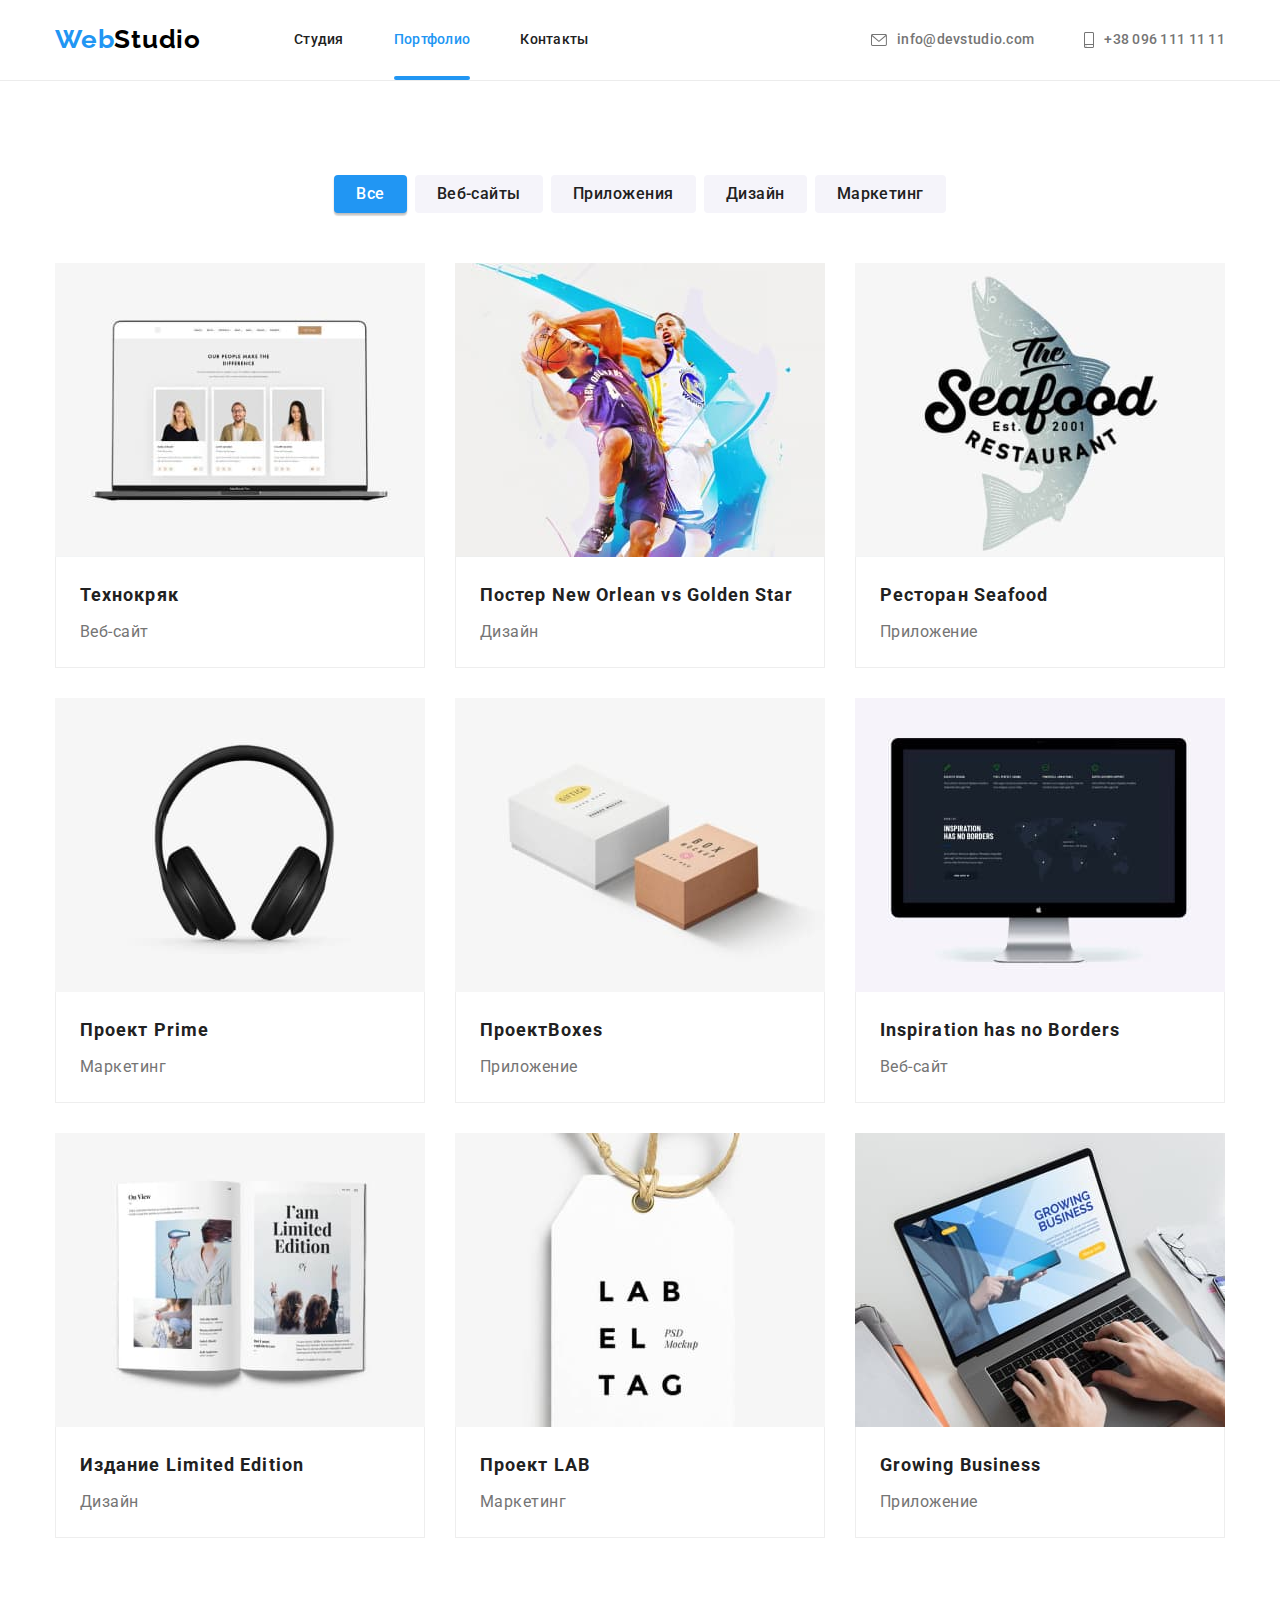
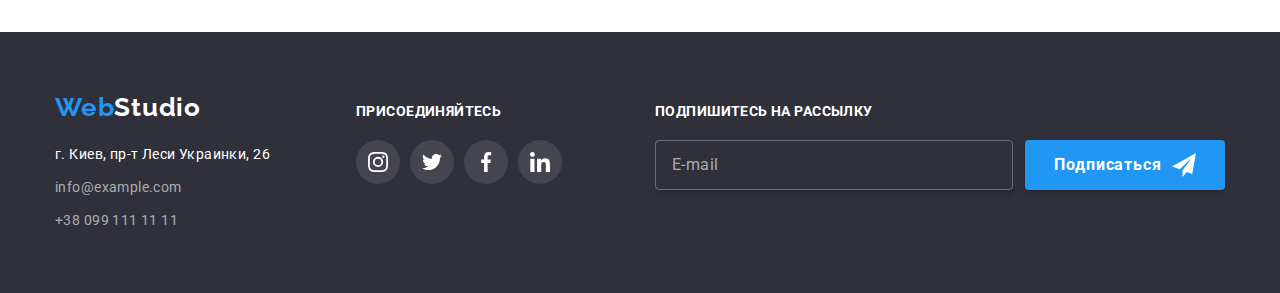
==== portfolio.html @ d158504b "Добавляет стартовые файлы проекта" ====
<!DOCTYPE html>
<html lang="en">
  <head>
    <meta charset="UTF-8" />
    <meta http-equiv="X-UA-Compatible" content="IE=edge" />
    <meta name="viewport" content="width=device-width, initial-scale=1.0" />
    <title>Web Studio</title>
    <link rel="preconnect" href="https://fonts.googleapis.com" />
    <link rel="preconnect" href="https://fonts.gstatic.com" crossorigin />
    <link
      href="https://fonts.googleapis.com/css2?family=Raleway:wght@700&family=Roboto:wght@400;500;700;900&display=swap"
      rel="stylesheet"
    />
    <link
      rel="stylesheet"
      href="https://cdnjs.cloudflare.com/ajax/libs/modern-normalize/1.1.0/modern-normalize.min.css"
    />
    <link rel="stylesheet" href="./css/main.min.css" />
  </head>
  <body>
    <!-- ШАПКА СТРАНИЦЫ -->
    <header class="header">
      <div class="container header__container">
        <a href="" class="logo header__logo"><span class="logo__accent">Web</span>Studio</a>
        <nav>
          <ul class="header__nav list">
            <li class="header__item">
              <a href="./index.html" class="header__link link">Студия</a>
            </li>
            <li class="header__item">
              <a href="" class="header__link link header__link--active">Портфолио</a>
            </li>
            <li class="header__item"><a href="" class="header__link link">Контакты</a></li>
          </ul>
        </nav>

        <ul class="header__contacts list">
          <li class="header__item">
            <a href="mailto:info@devstudio.com" class="header__link header__link--grey link">
              <svg class="header__icon" width="16" height="12">
                <use href="./images/icons.svg#icon-envelope"></use>
              </svg>
              info@devstudio.com
            </a>
          </li>

          <li class="header__item">
            <a href="tel:+380961111111" class="header__link header__link--grey link">
              <svg class="header__icon" width="10" height="16">
                <use href="./images/icons.svg#icon-smartphone"></use>
              </svg>
              +38 096 111 11 11</a
            >
          </li>
        </ul>
      </div>
    </header>
    <!-- ОСНОВНОЕ СОДЕРЖИМОЕ СТРАНИЦЫ -->
    <main>
      <!-- СЕКЦИЯ "ПОРТФОЛИО" -->
      <section class="portfolio section">
        <div class="container">
          <h1 class="visually-hidden">Портфолио</h1>
          <ul class="portfolio__filters list">
            <li class="portfolio__item">
              <button class="portfolio__filter portfolio__filter--active" type="button">Все</button>
            </li>
            <li class="portfolio__item">
              <button class="portfolio__filter" type="button">Веб-сайты</button>
            </li>
            <li class="portfolio__item">
              <button class="portfolio__filter" type="button">Приложения</button>
            </li>
            <li class="portfolio__item">
              <button class="portfolio__filter" type="button">Дизайн</button>
            </li>
            <li class="portfolio__item">
              <button class="portfolio__filter" type="button">Маркетинг</button>
            </li>
          </ul>

          <ul class="card-set portfolio__card-set list">
            <li class="card-set__item">
              <a href="" class="card">
                <div class="card__thumb">
                  <img
                    src="./images/portfolio-img-1.jpg"
                    class="picture"
                    alt="Интерфейс Веб-сайта"
                    width="370"
                  />
                  <div class="card__overlay">
                    <p class="card__text">
                      Ресурс предлагает комплексные предложения с разным уровнем функционала и
                      сервисов. Все это позволит посетителю получить исчерпывающие сведения о
                      компании или частном лице.
                    </p>
                  </div>
                </div>
                <div class="card__content">
                  <h2 class="card__name">Технокряк</h2>
                  <p class="card__type">Веб-сайт</p>
                </div>
              </a>
            </li>

            <li class="card-set__item">
              <a href="" class="card link">
                <div class="card__thumb">
                  <img
                    src="./images/portfolio-img-2.jpg"
                    class="picture"
                    alt="Два баскетболиста борятся за мяч"
                    width="370"
                  />
                  <div class="card__overlay">
                    <p class="card__text">
                      Ресурс предлагает комплексные предложения с разным уровнем функционала и
                      сервисов. Все это позволит посетителю получить исчерпывающие сведения о
                      компании или частном лице.
                    </p>
                  </div>
                </div>
                <div class="card__content">
                  <h2 class="card__name">
                    Постер <span lang="en">New Orlean vs Golden Star</span>
                  </h2>
                  <p class="card__type">Дизайн</p>
                </div>
              </a>
            </li>

            <li class="card-set__item">
              <a href="" class="card">
                <div class="card__thumb">
                  <img
                    src="./images/portfolio-img-3.jpg"
                    class="picture"
                    alt="Логотип приложения"
                    width="370"
                  />
                  <div class="card__overlay">
                    <p class="card__text">
                      Ресурс предлагает комплексные предложения с разным уровнем функционала и
                      сервисов. Все это позволит посетителю получить исчерпывающие сведения о
                      компании или частном лице.
                    </p>
                  </div>
                </div>
                <div class="card__content">
                  <h2 class="card__name">Ресторан <span lang="en">Seafood</span></h2>
                  <p class="card__type">Приложение</p>
                </div>
              </a>
            </li>

            <li class="card-set__item">
              <a href="" class="card">
                <div class="card__thumb">
                  <img
                    src="./images/portfolio-img-4.jpg"
                    class="picture"
                    alt="Наушники"
                    width="370"
                  />
                  <div class="card__overlay">
                    <p class="card__text">
                      Ресурс предлагает комплексные предложения с разным уровнем функционала и
                      сервисов. Все это позволит посетителю получить исчерпывающие сведения о
                      компании или частном лице.
                    </p>
                  </div>
                </div>
                <div class="card__content">
                  <h2 class="card__name">Проект <span lang="en">Prime</span></h2>
                  <p class="card__type">Маркетинг</p>
                </div>
              </a>
            </li>

            <li class="card-set__item">
              <a href="" class="card">
                <div class="card__thumb">
                  <img
                    src="./images/portfolio-img-5.jpg"
                    class="picture"
                    alt="Две коробочки"
                    width="370"
                  />
                  <div class="card__overlay">
                    <p class="card__text">
                      Ресурс предлагает комплексные предложения с разным уровнем функционала и
                      сервисов. Все это позволит посетителю получить исчерпывающие сведения о
                      компании или частном лице.
                    </p>
                  </div>
                </div>
                <div class="card__content">
                  <h2 class="card__name">Проект<span lang="en">Boxes</span></h2>
                  <p class="card__type">Приложение</p>
                </div>
              </a>
            </li>

            <li class="card-set__item">
              <a href="" class="card">
                <div class="card__thumb">
                  <img
                    src="./images/portfolio-img-6.jpg"
                    class="picture"
                    alt="Интерфейс Веб-сайта"
                    width="370"
                  />
                  <div class="card__overlay">
                    <p class="card__text">
                      Ресурс предлагает комплексные предложения с разным уровнем функционала и
                      сервисов. Все это позволит посетителю получить исчерпывающие сведения о
                      компании или частном лице.
                    </p>
                  </div>
                </div>
                <div class="card__content">
                  <h2 class="card__name"><span lang="en">Inspiration has no Borders</span></h2>
                  <p class="card__type">Веб-сайт</p>
                </div>
              </a>
            </li>

            <li class="card-set__item">
              <a href="" class="card">
                <div class="card__thumb">
                  <img
                    src="./images/portfolio-img-7.jpg"
                    class="picture"
                    alt="Открытый журнал"
                    width="370"
                  />
                  <div class="card__overlay">
                    <p class="card__text">
                      Ресурс предлагает комплексные предложения с разным уровнем функционала и
                      сервисов. Все это позволит посетителю получить исчерпывающие сведения о
                      компании или частном лице.
                    </p>
                  </div>
                </div>
                <div class="card__content">
                  <h2 class="card__name">Издание <span lang="en">Limited Edition</span></h2>
                  <p class="card__type">Дизайн</p>
                </div>
              </a>
            </li>

            <li class="card-set__item">
              <a href="" class="card">
                <div class="card__thumb">
                  <img
                    src="./images/portfolio-img-8.jpg"
                    class="picture"
                    alt="Бирка с названием фирмы"
                    width="370"
                  />
                  <div class="card__overlay">
                    <p class="card__text">
                      Ресурс предлагает комплексные предложения с разным уровнем функционала и
                      сервисов. Все это позволит посетителю получить исчерпывающие сведения о
                      компании или частном лице.
                    </p>
                  </div>
                </div>
                <div class="card__content">
                  <h2 class="card__name">Проект <span lang="en">LAB</span></h2>
                  <p class="card__type">Маркетинг</p>
                </div>
              </a>
            </li>

            <li class="card-set__item">
              <a href="" class="card">
                <div class="card__thumb">
                  <img
                    src="./images/portfolio-img-9.jpg"
                    class="picture"
                    alt="Интерфейс приложения"
                    width="370"
                  />
                  <div class="card__overlay">
                    <p class="card__text">
                      Ресурс предлагает комплексные предложения с разным уровнем функционала и
                      сервисов. Все это позволит посетителю получить исчерпывающие сведения о
                      компании или частном лице.
                    </p>
                  </div>
                </div>
                <div class="card__content">
                  <h2 class="card__name"><span lang="en">Growing Business</span></h2>
                  <p class="card__type">Приложение</p>
                </div>
              </a>
            </li>
          </ul>
        </div>
      </section>
    </main>
    <!-- ПОДВАЛ СТРАНИЦЫ -->
    <footer class="footer">
      <div class="container footer__container">
        <div class="footer__contacts-container">
          <a href="" class="logo logo--inverse"><span class="logo__accent">Web</span>Studio</a>
          <address>
            <ul class="footer__contacts list">
              <li class="footer__item">
                <a
                  href="https://goo.gl/maps/NKPXv1XHCRWK6e3b6"
                  class="footer__link footer__link--white link"
                  target="_blank"
                  >г. Киев, пр-т Леси Украинки, 26
                </a>
              </li>

              <li class="footer__item">
                <a href="mailto:info@example.com" class="footer__link link">info@example.com</a>
              </li>

              <li class="footer__item">
                <a href="tel:+380991111111" class="footer__link link">+38 099 111 11 11</a>
              </li>
            </ul>
          </address>
        </div>
        <div class="footer__socials-container">
          <p class="appeal footer__appeal">Присоединяйтесь</p>
          <ul class="socials list">
            <li class="socials__item">
              <a href="" class="socials__link socials__link--inverse">
                <svg class="socials__icon" width="20" height="20">
                  <use href="./images/icons.svg#icon-instagram"></use>
                </svg>
              </a>
            </li>

            <li class="socials__item">
              <a href="" class="socials__link socials__link--inverse">
                <svg class="socials__icon" width="20" height="20">
                  <use href="./images/icons.svg#icon-twitter"></use>
                </svg>
              </a>
            </li>

            <li class="socials__item">
              <a href="" class="socials__link socials__link--inverse">
                <svg class="socials__icon" width="20" height="20">
                  <use href="./images/icons.svg#icon-facebook"></use>
                </svg>
              </a>
            </li>

            <li class="socials__item">
              <a href="" class="socials__link socials__link--inverse">
                <svg class="socials__icon" width="20" height="20">
                  <use href="./images/icons.svg#icon-linkedin"></use>
                </svg>
              </a>
            </li>
          </ul>
        </div>
        <div class="footer__subscription-container">
          <p class="appeal footer__appeal">Подпишитесь на рассылку</p>
          <form autocomplete="off" class="subscription">
            <input type="email" class="subscription__input" placeholder="E-mail" />
            <button type="submit" class="btn btn--primary btn--has-icon">
              Подписаться
              <svg class="btn__icon btn__icon--append" width="24" height="24">
                <use href="./images/uncompressed-icons.svg#icon-send"></use>
              </svg>
            </button>
          </form>
        </div>
      </div>
    </footer>
  </body>
</html>
---- css/main.min.css ----
:root{--primary-font: 'Roboto', sans-serif;--primary-text-color: #757575;--secondary-text-color: #212121;--input-text-color: rgba(117, 117, 117, 0.5);--accent-color: #2196f3;--bg-color: #ffffff;--section-item-gap: 30px;--timing-function: cubic-bezier(0.4, 0, 0.2, 1)}.visually-hidden{position:absolute;width:1px;height:1px;margin:-1px;border:0;padding:0;white-space:nowrap;-webkit-clip-path:inset(100%);clip-path:inset(100%);clip:rect(0 0 0 0);overflow:hidden}body{color:var(--primary-text-color);background-color:var(--bg-color);font-family:var(--primary-font)}button{font-family:inherit;cursor:pointer;border:none}.section{padding-top:94px;padding-bottom:94px}.link{text-decoration:none}.list{list-style:none;padding:0;margin:0}input:focus,textarea:focus{outline:none}h1,h2,h3,h4,h5,h6,p{margin:0}.container{width:1200px;padding-left:15px;padding-right:15px;margin:0 auto}.picture{display:block;max-width:100%}.logo{color:#000000;font-family:'Raleway', sans-serif;font-weight:700;font-size:26px;text-decoration:none;line-height:1.2;letter-spacing:0.03em}.logo__accent{color:var(--accent-color)}.logo--inverse{color:#ffffff}.btn{min-width:200px;height:50px;border-radius:4px;font-weight:700;font-size:16px;line-height:1.9;letter-spacing:0.06em;-webkit-box-shadow:0px 4px 4px rgba(0,0,0,0.15);box-shadow:0px 4px 4px rgba(0,0,0,0.15);-webkit-transition:background-color 250ms var(--timing-function);transition:background-color 250ms var(--timing-function)}.btn__icon{fill:currentColor}.btn__icon--append{margin-left:10px}.btn--primary{color:#ffffff;background-color:var(--accent-color)}.btn--has-icon{display:-webkit-box;display:-ms-flexbox;display:flex;-webkit-box-pack:center;-ms-flex-pack:center;justify-content:center;-webkit-box-align:center;-ms-flex-align:center;align-items:center}.btn--primary:hover,.btn--primary:focus{background-color:#188ce8}.close-btn{display:-webkit-box;display:-ms-flexbox;display:flex;-webkit-box-pack:center;-ms-flex-pack:center;justify-content:center;-webkit-box-align:center;-ms-flex-align:center;align-items:center;width:30px;height:30px;color:#000000;background-color:var(--bg-color);border:1px solid rgba(0,0,0,0.1);border-radius:50%}.close-btn__icon{fill:currentColor;-webkit-transition:fill 250ms var(--timing-function);transition:fill 250ms var(--timing-function)}.close-btn:hover .close-btn__icon,.close-btn:focus .close-btn__icon{fill:var(--accent-color)}.section-title{color:var(--secondary-text-color);font-weight:700;font-size:36px;line-height:1.17;letter-spacing:0.03em;text-align:center}.person-card{-ms-flex-preferred-size:calc((100% - 3 * var(--section-item-gap)) / 4);flex-basis:calc((100% - 3 * var(--section-item-gap)) / 4);background-color:var(--bg-color);border-radius:0 0 4px 4px;-webkit-box-shadow:0px 1px 3px rgba(0,0,0,0.12),0px 1px 1px rgba(0,0,0,0.14),0px 2px 1px rgba(0,0,0,0.2);box-shadow:0px 1px 3px rgba(0,0,0,0.12),0px 1px 1px rgba(0,0,0,0.14),0px 2px 1px rgba(0,0,0,0.2)}.person-card__content{padding-top:30px;padding-bottom:30px}.person-card__name{margin-bottom:10px;color:var(--secondary-text-color);font-weight:500;font-size:16px;line-height:1.19;text-align:center;letter-spacing:0.03em}.person-card__position{margin-bottom:16px;font-size:16px;line-height:1.19;text-align:center;letter-spacing:0.03em}.socials{display:-webkit-box;display:-ms-flexbox;display:flex;-webkit-box-pack:center;-ms-flex-pack:center;justify-content:center}.socials__item:not(:first-child){margin-left:10px}.socials__link{display:-webkit-inline-box;display:-ms-inline-flexbox;display:inline-flex;-webkit-box-pack:center;-ms-flex-pack:center;justify-content:center;-webkit-box-align:center;-ms-flex-align:center;align-items:center;width:44px;height:44px;background-color:transparent;color:#afb1b8;border-radius:50%;-webkit-transition:background-color 250ms var(--timing-function);transition:background-color 250ms var(--timing-function)}.socials__icon{fill:currentColor;-webkit-transition:fill 250ms var(--timing-function);transition:fill 250ms var(--timing-function)}.socials__link--inverse{color:#ffffff;background-color:rgba(255,255,255,0.1)}.socials__link:hover,.socials__link:focus{background-color:var(--accent-color)}.socials__link:hover .socials__icon,.socials__link:focus .socials__icon{fill:#ffffff}.companies{display:-webkit-box;display:-ms-flexbox;display:flex}.companies__item:not(:first-child){margin-left:var(--section-item-gap)}.companies__link{display:-webkit-inline-box;display:-ms-inline-flexbox;display:inline-flex;-webkit-box-pack:center;-ms-flex-pack:center;justify-content:center;-webkit-box-align:center;-ms-flex-align:center;align-items:center;width:170px;height:92px;color:#afb1b8;border:1px solid #afb1b8;border-radius:4px;-webkit-transition:border-color 250ms var(--timing-function);transition:border-color 250ms var(--timing-function)}.companies__icon{width:106px;height:60px;fill:currentColor;-webkit-transition:fill 250ms var(--timing-function);transition:fill 250ms var(--timing-function)}.companies__link:hover,.companies__link:focus{border-color:var(--accent-color)}.companies__link:hover .companies__icon,.companies__link:focus .companies__icon{fill:var(--accent-color)}.appeal{color:#ffffff;font-weight:700;font-size:14px;line-height:1.14;letter-spacing:0.03em;text-transform:uppercase}.subscription{display:-webkit-box;display:-ms-flexbox;display:flex;-webkit-box-align:center;-ms-flex-align:center;align-items:center}.subscription__input{padding:0 0 0 16px;margin-right:12px;width:358px;height:50px;background-color:inherit;font-size:16px;line-height:1.25;letter-spacing:0.03em;color:rgba(255,255,255,0.6);border-radius:4px;border:1px solid rgba(255,255,255,0.3);-webkit-box-shadow:0px 4px 4px rgba(0,0,0,0.15);box-shadow:0px 4px 4px rgba(0,0,0,0.15);-webkit-transition:border 250ms var(--timing-function);transition:border 250ms var(--timing-function)}.subscription__input::-webkit-input-placeholder{font-size:16px;line-height:1.25;letter-spacing:0.03em;color:rgba(255,255,255,0.6)}.subscription__input:-ms-input-placeholder{font-size:16px;line-height:1.25;letter-spacing:0.03em;color:rgba(255,255,255,0.6)}.subscription__input::-ms-input-placeholder{font-size:16px;line-height:1.25;letter-spacing:0.03em;color:rgba(255,255,255,0.6)}.subscription__input::placeholder{font-size:16px;line-height:1.25;letter-spacing:0.03em;color:rgba(255,255,255,0.6)}.subscription__input:focus{border:1px solid var(--accent-color)}.card-set{display:-webkit-box;display:-ms-flexbox;display:flex;-ms-flex-wrap:wrap;flex-wrap:wrap}.card-set__item{-ms-flex-preferred-size:calc(100% / 3 - var(--section-item-gap));flex-basis:calc(100% / 3 - var(--section-item-gap));margin-top:var(--section-item-gap);margin-left:var(--section-item-gap);background-color:var(--bg-color)}.input-field:not(:first-child){margin-top:10px}.input-field__input{display:block;padding-top:11px;padding-bottom:11px;padding-left:42px;margin-top:4px;width:100%;height:40px;font-size:12px;line-height:1.17;letter-spacing:0.01em;color:var(--input-text-color);border:1px solid rgba(33,33,33,0.2);border-radius:4px;-webkit-transition:border 250ms var(--timing-function);transition:border 250ms var(--timing-function)}.input-field__input:focus{border:1px solid var(--accent-color)}.input-field__label{display:block;font-size:12px;line-height:1.17;letter-spacing:0.01em;text-align:left}.input-field__overlay{position:relative}.input-field__icon{position:absolute;top:50%;left:0;-webkit-transform:translate(12px, -50%);transform:translate(12px, -50%);fill:#000000;-webkit-transition:fill 250ms var(--timing-function);transition:fill 250ms var(--timing-function)}.input-field__input:focus+.input-field__icon{fill:var(--accent-color)}.input-field__input--comment{padding:12px 16px;height:120px;resize:none}.input-field__input--comment::-webkit-input-placeholder{font-size:12px;line-height:1.17;letter-spacing:0.01em;color:var(--input-text-color)}.input-field__input--comment:-ms-input-placeholder{font-size:12px;line-height:1.17;letter-spacing:0.01em;color:var(--input-text-color)}.input-field__input--comment::-ms-input-placeholder{font-size:12px;line-height:1.17;letter-spacing:0.01em;color:var(--input-text-color)}.input-field__input--comment::placeholder{font-size:12px;line-height:1.17;letter-spacing:0.01em;color:var(--input-text-color)}.agreement{display:-webkit-box;display:-ms-flexbox;display:flex;-webkit-box-pack:center;-ms-flex-pack:center;justify-content:center;-webkit-box-align:center;-ms-flex-align:center;align-items:center}.agreement__label{margin-left:7px;font-size:14px;line-height:1.71;letter-spacing:0.03em}.agreement__link{color:var(--accent-color)}.agreement__icon{display:inline-block;margin-left:7px;width:16px;height:15px;background-color:var(--bg-color);border:1px solid #000000;border-radius:2px}.agreement__checkbox:checked+.agreement__icon{background-image:url("../images/check.svg");background-color:var(--accent-color);border:1px solid var(--accent-color);background-size:contain;background-repeat:no-repeat;background-position:center}.header{border-bottom:1px solid #ececec}.header__container{display:-webkit-box;display:-ms-flexbox;display:flex;-webkit-box-align:center;-ms-flex-align:center;align-items:center}.header__logo{padding-top:24px;padding-bottom:24px}.header__nav{display:-webkit-box;display:-ms-flexbox;display:flex;margin-left:93px}.header__item:not(:first-child){margin-left:50px}.header__link{position:relative;display:-webkit-inline-box;display:-ms-inline-flexbox;display:inline-flex;-webkit-box-align:center;-ms-flex-align:center;align-items:center;padding-top:32px;padding-bottom:32px;color:var(--secondary-text-color);font-weight:500;font-size:14px;line-height:1.14;letter-spacing:0.02em;-webkit-transition:color 250ms var(--timing-function);transition:color 250ms var(--timing-function)}.header__link:hover,.header__link:focus,.header__link--active{color:var(--accent-color)}.header__link--grey{color:var(--primary-text-color)}.header__link--active::after{content:'';position:absolute;left:0;bottom:0;display:block;width:100%;height:4px;background-color:var(--accent-color);border-radius:2px}.header__contacts{display:-webkit-box;display:-ms-flexbox;display:flex;margin-left:auto}.header__icon{fill:currentColor;margin-right:10px}.header__link:hover .header__icon,.header__link:focus .header__icon{fill:var(--accent-color)}.hero{text-align:center}.hero__overlay{padding:200px 0;margin:0 auto;max-width:1600px;height:600px;background-color:#2f303a;background-image:-webkit-gradient(linear, left top, right top, from(rgba(47,48,58,0.4)), to(rgba(47,48,58,0.4))),url(../images/hero-bg-image.jpg);background-image:linear-gradient(to right, rgba(47,48,58,0.4), rgba(47,48,58,0.4)),url(../images/hero-bg-image.jpg);background-repeat:no-repeat;background-size:cover;background-position:center}.hero__title{margin:0 auto 30px auto;max-width:696px;color:#ffffff;font-weight:900;font-size:44px;line-height:1.36;letter-spacing:0.06em;text-transform:uppercase}.features__list{display:-webkit-box;display:-ms-flexbox;display:flex}.features__item{-ms-flex-preferred-size:calc((100% - 3 * var(--section-item-gap)) / 4);flex-basis:calc((100% - 3 * var(--section-item-gap)) / 4)}.features__item:not(:first-child){margin-left:var(--section-item-gap)}.features__thumb{display:-webkit-box;display:-ms-flexbox;display:flex;-webkit-box-pack:center;-ms-flex-pack:center;justify-content:center;-webkit-box-align:center;-ms-flex-align:center;align-items:center;height:120px;background-color:#f5f4fa;border-radius:4px}.features__title{margin-top:var(--section-item-gap);color:var(--secondary-text-color);font-weight:700;font-size:14px;line-height:1.14;letter-spacing:0.03em;text-transform:uppercase}.features__text{margin-top:10px;font-size:14px;line-height:1.71;letter-spacing:0.03em}.services{padding-top:0px}.services__section-title{margin-bottom:50px}.services__list{display:-webkit-box;display:-ms-flexbox;display:flex}.services__item{-ms-flex-preferred-size:calc((100% - 2 * var(--section-item-gap)) / 3);flex-basis:calc((100% - 2 * var(--section-item-gap)) / 3)}.services__item:not(:first-child){margin-left:var(--section-item-gap)}.services__thumb{position:relative}.services__content{position:absolute;left:0;bottom:0;width:100%;padding-top:27px;padding-bottom:27px;background-color:rgba(47,48,58,0.8)}.services__name{color:#ffffff;font-weight:700;font-size:14px;line-height:1.14;letter-spacing:0.03em;text-transform:uppercase;text-align:center}.team{background-color:#f5f4fa}.team__section-title{margin-bottom:50px}.team__specialists{display:-webkit-box;display:-ms-flexbox;display:flex;-webkit-box-align:center;-ms-flex-align:center;align-items:center}.team__item:not(:first-child){margin-left:var(--section-item-gap)}.clients__section-title{margin-bottom:50px}.footer{padding-top:60px;padding-bottom:60px;background-color:#2f303a}.footer__container{display:-webkit-box;display:-ms-flexbox;display:flex;-webkit-box-align:baseline;-ms-flex-align:baseline;align-items:baseline}.footer__appeal{margin-bottom:20px}.footer__contacts-container{min-width:231px}.footer__contacts{margin-top:20px}.footer__item:not(:first-child){margin-top:9px}.footer__link{color:rgba(255,255,255,0.6);font-style:normal;font-size:14px;font-weight:400;line-height:1.71;letter-spacing:0.03em;-webkit-transition:color 250ms var(--timing-function);transition:color 250ms var(--timing-function)}.footer__link--white{color:#ffffff}.footer__link:hover,.footer__link:focus{color:var(--accent-color)}.footer__socials-container{margin-left:70px}.footer__subscription-container{margin-left:93px}.portfolio__filters{display:-webkit-box;display:-ms-flexbox;display:flex;-webkit-box-pack:center;-ms-flex-pack:center;justify-content:center;margin-bottom:50px}.portfolio__item:not(:first-child){margin-left:8px}.portfolio__filter{padding:6px 22px;color:var(--secondary-text-color);background-color:#f5f4fa;font-weight:500;font-size:16px;line-height:1.63;letter-spacing:0.03em;border-radius:4px;-webkit-transition:color 250ms var(--timing-function),background-color 250ms var(--timing-function),-webkit-box-shadow 250ms var(--timing-function);transition:color 250ms var(--timing-function),background-color 250ms var(--timing-function),-webkit-box-shadow 250ms var(--timing-function);transition:color 250ms var(--timing-function),box-shadow 250ms var(--timing-function),background-color 250ms var(--timing-function);transition:color 250ms var(--timing-function),box-shadow 250ms var(--timing-function),background-color 250ms var(--timing-function),-webkit-box-shadow 250ms var(--timing-function)}.portfolio__filter--active,.portfolio__filter:hover,.portfolio__filter:focus{color:#ffffff;background-color:var(--accent-color);-webkit-box-shadow:0px 3px 1px rgba(0,0,0,0.1),0px 1px 2px rgba(0,0,0,0.08),0px 2px 2px rgba(0,0,0,0.12);box-shadow:0px 3px 1px rgba(0,0,0,0.1),0px 1px 2px rgba(0,0,0,0.08),0px 2px 2px rgba(0,0,0,0.12)}.portfolio__card-set{margin-top:calc(-1 * var(--section-item-gap));margin-left:calc(-1 * var(--section-item-gap))}.card{display:block;text-decoration:none;-webkit-transition:-webkit-box-shadow 250ms var(--timing-function);transition:-webkit-box-shadow 250ms var(--timing-function);transition:box-shadow 250ms var(--timing-function);transition:box-shadow 250ms var(--timing-function), -webkit-box-shadow 250ms var(--timing-function)}.card:hover,.card:focus{-webkit-box-shadow:0px 1px 1px rgba(0,0,0,0.12),0px 4px 4px rgba(0,0,0,0.06),1px 4px 6px rgba(0,0,0,0.16);box-shadow:0px 1px 1px rgba(0,0,0,0.12),0px 4px 4px rgba(0,0,0,0.06),1px 4px 6px rgba(0,0,0,0.16)}.card__thumb{position:relative;overflow:hidden}.card__overlay{position:absolute;left:0;bottom:0;-webkit-transform:translateY(100%);transform:translateY(100%);padding:63px 24px;width:100%;height:100%;background-color:rgba(33,150,243,0.9);-webkit-transition:-webkit-transform 250ms var(--timing-function);transition:-webkit-transform 250ms var(--timing-function);transition:transform 250ms var(--timing-function);transition:transform 250ms var(--timing-function), -webkit-transform 250ms var(--timing-function)}.card:hover .card__overlay,.card:focus .card__overlay{-webkit-transform:translateY(0);transform:translateY(0)}.card__text{color:#ffffff;font-size:18px;line-height:1.56;letter-spacing:0.03em}.card__content{padding:20px 24px;border-width:0 1px 1px;border-style:solid;border-color:#eeeeee}.card__name{color:var(--secondary-text-color);font-weight:700;font-size:18px;line-height:2;letter-spacing:0.06em}.card__type{margin-top:4px;color:var(--primary-text-color);font-size:16px;line-height:1.87;letter-spacing:0.03em}.backdrop{position:fixed;left:0;top:0;width:100%;height:100%;opacity:1;background-color:rgba(0,0,0,0.2);-webkit-transition:opacity 250ms var(--timing-function);transition:opacity 250ms var(--timing-function)}.backdrop--is-hidden{opacity:0;pointer-events:none}.backdrop--is-hidden .modal{-webkit-transform:translate(-50%, -50%) scale(1.1);transform:translate(-50%, -50%) scale(1.1)}.modal{position:absolute;left:50%;top:50%;-webkit-transform:translate(-50%, -50%) scale(1);transform:translate(-50%, -50%) scale(1);padding:40px;width:528px;height:581px;background-color:var(--bg-color);border-radius:4px;-webkit-box-shadow:0px 1px 3px rgba(0,0,0,0.12),0px 1px 1px rgba(0,0,0,0.14),0px 2px 1px rgba(0,0,0,0.2);box-shadow:0px 1px 3px rgba(0,0,0,0.12),0px 1px 1px rgba(0,0,0,0.14),0px 2px 1px rgba(0,0,0,0.2);-webkit-transition:-webkit-transform 250ms var(--timing-function);transition:-webkit-transform 250ms var(--timing-function);transition:transform 250ms var(--timing-function);transition:transform 250ms var(--timing-function), -webkit-transform 250ms var(--timing-function)}.modal__close-btn{position:absolute;right:8px;top:8px}.modal__title{color:var(--secondary-text-color);font-weight:700;font-size:20px;line-height:1.15;letter-spacing:0.03em}.modal__form{margin-top:12px;text-align:center}.modal__agreement{margin-top:20px;margin-bottom:30px}
/*# sourceMappingURL=main.min.css.map */
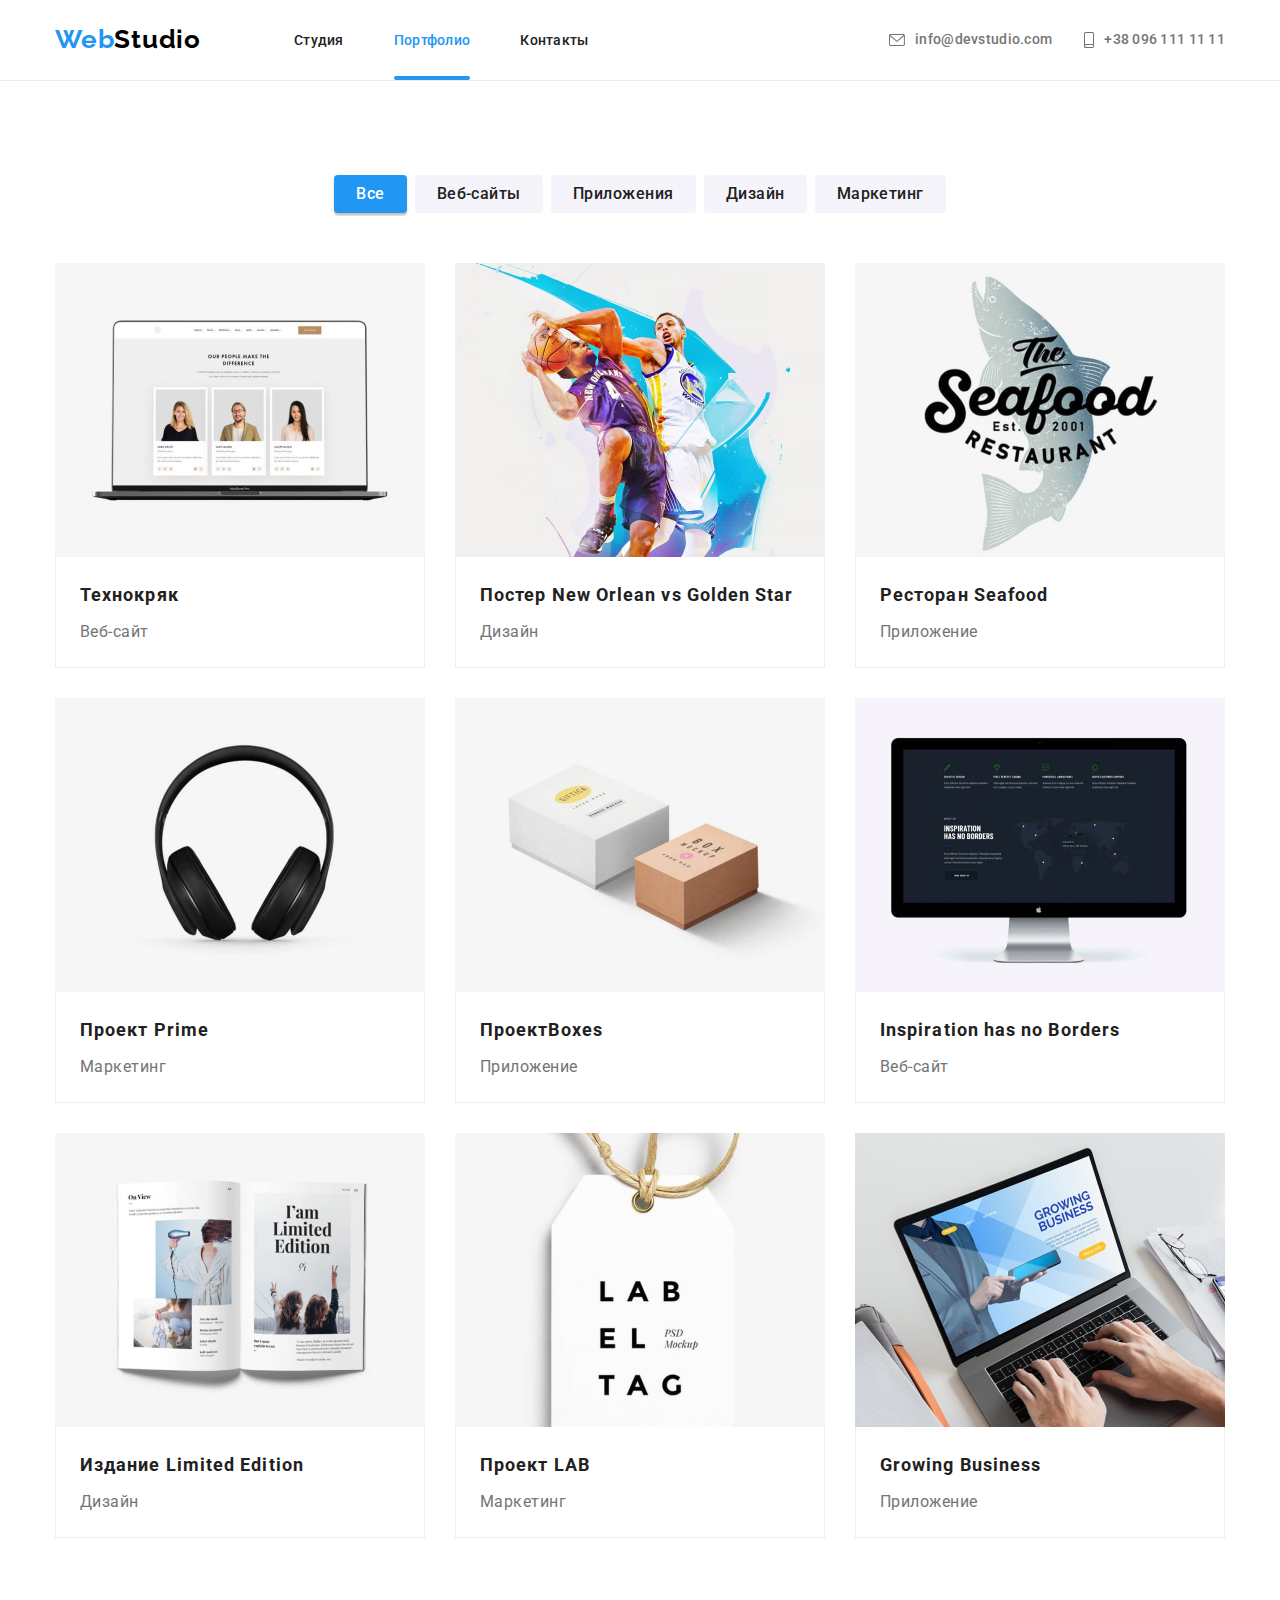
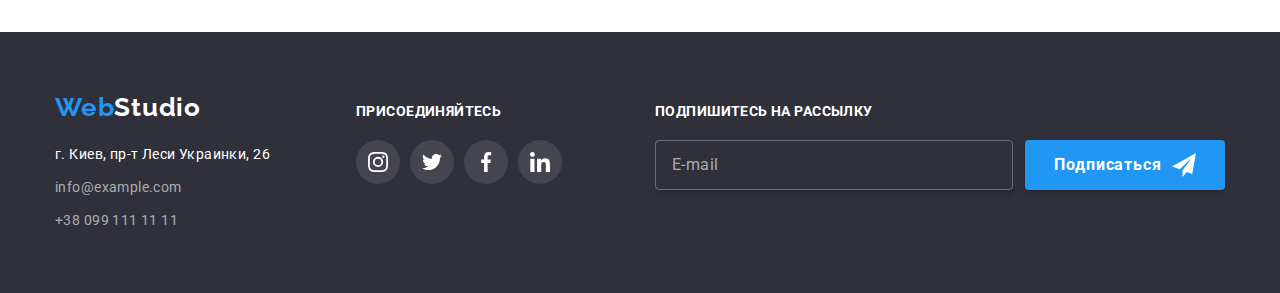
==== commit 39fc95df: "Адаптирует страницы под мобильный телефон и планшет" ====
--- a/portfolio.html
+++ b/portfolio.html
@@ -23,21 +23,33 @@
       <div class="container header__container">
         <a href="" class="logo header__logo"><span class="logo__accent">Web</span>Studio</a>
         <nav>
-          <ul class="header__nav list">
-            <li class="header__item">
-              <a href="./index.html" class="header__link link">Студия</a>
-            </li>
-            <li class="header__item">
-              <a href="" class="header__link link header__link--active">Портфолио</a>
-            </li>
-            <li class="header__item"><a href="" class="header__link link">Контакты</a></li>
+          <ul class="header__nav nav nav--type--row list">
+            <li class="nav__item nav__item--indent--left">
+              <a
+                href="./index.html"
+                class="nav__link nav__link--size--S nav__link--padding--vertical link"
+                >Студия</a
+              >
+            </li>
+            <li class="nav__item nav__item--indent--left">
+              <a
+                href=""
+                class="nav__link nav__link--size--S nav__link--padding--vertical nav__link--has-underline nav__link--active link"
+                >Портфолио</a
+              >
+            </li>
+            <li class="nav__item nav__item--indent--left">
+              <a href="" class="nav__link nav__link--size--S nav__link--padding--vertical link"
+                >Контакты</a
+              >
+            </li>
           </ul>
         </nav>
 
         <ul class="header__contacts list">
           <li class="header__item">
             <a href="mailto:info@devstudio.com" class="header__link header__link--grey link">
-              <svg class="header__icon" width="16" height="12">
+              <svg class="header__icon header__icon--mail">
                 <use href="./images/icons.svg#icon-envelope"></use>
               </svg>
               info@devstudio.com
@@ -46,12 +58,69 @@
 
           <li class="header__item">
             <a href="tel:+380961111111" class="header__link header__link--grey link">
-              <svg class="header__icon" width="10" height="16">
+              <svg class="header__icon header__icon--phone">
                 <use href="./images/icons.svg#icon-smartphone"></use>
               </svg>
               +38 096 111 11 11</a
             >
           </li>
+        </ul>
+        <button
+          class="burger-btn header__burger-btn"
+          type="button"
+          aria-label="Кнопка открытия мобильного меню"
+          data-mobile-menu-open
+        >
+          <svg class="burger-btn__icon" width="40" height="40">
+            <use href="./images/icons.svg#icon-burger"></use>
+          </svg>
+        </button>
+      </div>
+
+      <!-- Мобильное меню -->
+
+      <div class="mobile-menu" data-mobile-menu>
+        <button
+          class="close-btn mobile-menu__close-btn"
+          type="button"
+          aria-label="Кнопка закрытия мобильного меню"
+          data-mobile-menu-close
+        >
+          <svg class="close-btn__icon" width="40" height="40">
+            <use href="./images/icons.svg#icon-close-2"></use>
+          </svg>
+        </button>
+        <nav>
+          <ul class="mobile-menu__nav nav nav--type--column list">
+            <li class="nav__item nav__item--indent--top">
+              <a href="./index.html" class="nav__link nav__link--size--M link">Студия</a>
+            </li>
+            <li class="nav__item nav__item--indent--top">
+              <a href="" class="nav__link nav__link--size--M nav__link--active link">Портфолио</a>
+            </li>
+            <li class="nav__item nav__item--indent--top">
+              <a href="" class="nav__link nav__link--size--M link">Контакты</a>
+            </li>
+          </ul>
+        </nav>
+        <ul class="mobile-menu__contacts list">
+          <li class="mobile-menu__item">
+            <a href="tel:+380961111111" class="mobile-menu__link mobile-menu__link--accent link">
+              +38 096 111 11 11</a
+            >
+          </li>
+
+          <li class="mobile-menu__item">
+            <a href="mailto:info@devstudio.com" class="mobile-menu__link link">
+              info@devstudio.com
+            </a>
+          </li>
+        </ul>
+        <ul class="socials mobile-menu__socials list">
+          <li class="socials__item"><a href="" class="socials__link link">Instagram</a></li>
+          <li class="socials__item"><a href="" class="socials__link link">Twitter</a></li>
+          <li class="socials__item"><a href="" class="socials__link link">Facebook</a></li>
+          <li class="socials__item"><a href="" class="socials__link link">LinkedIn</a></li>
         </ul>
       </div>
     </header>
@@ -84,10 +153,16 @@
               <a href="" class="card">
                 <div class="card__thumb">
                   <img
-                    src="./images/portfolio-img-1.jpg"
+                    src="./images/project-1-370.jpg"
+                    srcset="
+                      ./images/project-1-370.jpg   370w,
+                      ./images/project-1-740.jpg   740w,
+                      ./images/project-1-1110.jpg 1110w,
+                      ./images/project-1-1480.jpg 1480w
+                    "
+                    sizes="(min-width: 1200px) 33vw, (min-width: 768px) 50vw, 100vw"
                     class="picture"
                     alt="Интерфейс Веб-сайта"
-                    width="370"
                   />
                   <div class="card__overlay">
                     <p class="card__text">
@@ -108,10 +183,16 @@
               <a href="" class="card link">
                 <div class="card__thumb">
                   <img
-                    src="./images/portfolio-img-2.jpg"
+                    src="./images/project-2-370.jpg"
+                    srcset="
+                      ./images/project-2-370.jpg   370w,
+                      ./images/project-2-740.jpg   740w,
+                      ./images/project-2-1110.jpg 1110w,
+                      ./images/project-2-1480.jpg 1480w
+                    "
+                    sizes="(min-width: 1200px) 33vw, (min-width: 768px) 50vw, 100vw"
                     class="picture"
                     alt="Два баскетболиста борятся за мяч"
-                    width="370"
                   />
                   <div class="card__overlay">
                     <p class="card__text">
@@ -134,10 +215,16 @@
               <a href="" class="card">
                 <div class="card__thumb">
                   <img
-                    src="./images/portfolio-img-3.jpg"
+                    src="./images/project-3-370.jpg"
+                    srcset="
+                      ./images/project-3-370.jpg   370w,
+                      ./images/project-3-740.jpg   740w,
+                      ./images/project-3-1110.jpg 1110w,
+                      ./images/project-3-1480.jpg 1480w
+                    "
+                    sizes="(min-width: 1200px) 33vw, (min-width: 768px) 50vw, 100vw"
                     class="picture"
                     alt="Логотип приложения"
-                    width="370"
                   />
                   <div class="card__overlay">
                     <p class="card__text">
@@ -158,10 +245,16 @@
               <a href="" class="card">
                 <div class="card__thumb">
                   <img
-                    src="./images/portfolio-img-4.jpg"
+                    src="./images/project-4-370.jpg"
+                    srcset="
+                      ./images/project-4-370.jpg   370w,
+                      ./images/project-4-740.jpg   740w,
+                      ./images/project-4-1110.jpg 1110w,
+                      ./images/project-4-1480.jpg 1480w
+                    "
+                    sizes="(min-width: 1200px) 33vw, (min-width: 768px) 50vw, 100vw"
                     class="picture"
                     alt="Наушники"
-                    width="370"
                   />
                   <div class="card__overlay">
                     <p class="card__text">
@@ -182,10 +275,16 @@
               <a href="" class="card">
                 <div class="card__thumb">
                   <img
-                    src="./images/portfolio-img-5.jpg"
+                    src="./images/project-5-370.jpg"
+                    srcset="
+                      ./images/project-5-370.jpg   370w,
+                      ./images/project-5-740.jpg   740w,
+                      ./images/project-5-1110.jpg 1110w,
+                      ./images/project-5-1480.jpg 1480w
+                    "
+                    sizes="(min-width: 1200px) 33vw, (min-width: 768px) 50vw, 100vw"
                     class="picture"
                     alt="Две коробочки"
-                    width="370"
                   />
                   <div class="card__overlay">
                     <p class="card__text">
@@ -206,10 +305,16 @@
               <a href="" class="card">
                 <div class="card__thumb">
                   <img
-                    src="./images/portfolio-img-6.jpg"
+                    src="./images/project-6-370.jpg"
+                    srcset="
+                      ./images/project-6-370.jpg   370w,
+                      ./images/project-6-740.jpg   740w,
+                      ./images/project-6-1110.jpg 1110w,
+                      ./images/project-6-1480.jpg 1480w
+                    "
+                    sizes="(min-width: 1200px) 33vw, (min-width: 768px) 50vw, 100vw"
                     class="picture"
                     alt="Интерфейс Веб-сайта"
-                    width="370"
                   />
                   <div class="card__overlay">
                     <p class="card__text">
@@ -230,10 +335,16 @@
               <a href="" class="card">
                 <div class="card__thumb">
                   <img
-                    src="./images/portfolio-img-7.jpg"
+                    src="./images/project-7-370.jpg"
+                    srcset="
+                      ./images/project-7-370.jpg   370w,
+                      ./images/project-7-740.jpg   740w,
+                      ./images/project-7-1110.jpg 1110w,
+                      ./images/project-7-1480.jpg 1480w
+                    "
+                    sizes="(min-width: 1200px) 33vw, (min-width: 768px) 50vw, 100vw"
                     class="picture"
                     alt="Открытый журнал"
-                    width="370"
                   />
                   <div class="card__overlay">
                     <p class="card__text">
@@ -254,10 +365,16 @@
               <a href="" class="card">
                 <div class="card__thumb">
                   <img
-                    src="./images/portfolio-img-8.jpg"
+                    src="./images/project-8-370.jpg"
+                    srcset="
+                      ./images/project-8-370.jpg   370w,
+                      ./images/project-8-740.jpg   740w,
+                      ./images/project-8-1110.jpg 1110w,
+                      ./images/project-8-1480.jpg 1480w
+                    "
+                    sizes="(min-width: 1200px) 33vw, (min-width: 768px) 50vw, 100vw"
                     class="picture"
                     alt="Бирка с названием фирмы"
-                    width="370"
                   />
                   <div class="card__overlay">
                     <p class="card__text">
@@ -278,10 +395,16 @@
               <a href="" class="card">
                 <div class="card__thumb">
                   <img
-                    src="./images/portfolio-img-9.jpg"
+                    src="./images/project-9-370.jpg"
+                    srcset="
+                      ./images/project-9-370.jpg   370w,
+                      ./images/project-9-740.jpg   740w,
+                      ./images/project-9-1110.jpg 1110w,
+                      ./images/project-9-1480.jpg 1480w
+                    "
+                    sizes="(min-width: 1200px) 33vw, (min-width: 768px) 50vw, 100vw"
                     class="picture"
                     alt="Интерфейс приложения"
-                    width="370"
                   />
                   <div class="card__overlay">
                     <p class="card__text">
@@ -304,70 +427,72 @@
     <!-- ПОДВАЛ СТРАНИЦЫ -->
     <footer class="footer">
       <div class="container footer__container">
-        <div class="footer__contacts-container">
-          <a href="" class="logo logo--inverse"><span class="logo__accent">Web</span>Studio</a>
-          <address>
-            <ul class="footer__contacts list">
-              <li class="footer__item">
-                <a
-                  href="https://goo.gl/maps/NKPXv1XHCRWK6e3b6"
-                  class="footer__link footer__link--white link"
-                  target="_blank"
-                  >г. Киев, пр-т Леси Украинки, 26
+        <div class="footer__wrapper">
+          <div class="footer__contacts-container">
+            <a href="" class="logo logo--inverse"><span class="logo__accent">Web</span>Studio</a>
+            <address>
+              <ul class="footer__contacts list">
+                <li class="footer__item">
+                  <a
+                    href="https://goo.gl/maps/NKPXv1XHCRWK6e3b6"
+                    class="footer__link footer__link--white link"
+                    target="_blank"
+                    >г. Киев, пр-т Леси Украинки, 26
+                  </a>
+                </li>
+
+                <li class="footer__item">
+                  <a href="mailto:info@example.com" class="footer__link link">info@example.com</a>
+                </li>
+
+                <li class="footer__item">
+                  <a href="tel:+380991111111" class="footer__link link">+38 099 111 11 11</a>
+                </li>
+              </ul>
+            </address>
+          </div>
+          <div class="footer__socials-container">
+            <p class="appeal footer__appeal">Присоединяйтесь</p>
+            <ul class="socials-icons list">
+              <li class="socials-icons__item">
+                <a href="" class="socials-icons__link socials-icons__link--inverse">
+                  <svg class="socials-icons__icon" width="20" height="20">
+                    <use href="./images/icons.svg#icon-instagram"></use>
+                  </svg>
                 </a>
               </li>
 
-              <li class="footer__item">
-                <a href="mailto:info@example.com" class="footer__link link">info@example.com</a>
+              <li class="socials-icons__item">
+                <a href="" class="socials-icons__link socials-icons__link--inverse">
+                  <svg class="socials-icons__icon" width="20" height="20">
+                    <use href="./images/icons.svg#icon-twitter"></use>
+                  </svg>
+                </a>
               </li>
 
-              <li class="footer__item">
-                <a href="tel:+380991111111" class="footer__link link">+38 099 111 11 11</a>
+              <li class="socials-icons__item">
+                <a href="" class="socials-icons__link socials-icons__link--inverse">
+                  <svg class="socials-icons__icon" width="20" height="20">
+                    <use href="./images/icons.svg#icon-facebook"></use>
+                  </svg>
+                </a>
+              </li>
+
+              <li class="socials-icons__item">
+                <a href="" class="socials-icons__link socials-icons__link--inverse">
+                  <svg class="socials-icons__icon" width="20" height="20">
+                    <use href="./images/icons.svg#icon-linkedin"></use>
+                  </svg>
+                </a>
               </li>
             </ul>
-          </address>
-        </div>
-        <div class="footer__socials-container">
-          <p class="appeal footer__appeal">Присоединяйтесь</p>
-          <ul class="socials list">
-            <li class="socials__item">
-              <a href="" class="socials__link socials__link--inverse">
-                <svg class="socials__icon" width="20" height="20">
-                  <use href="./images/icons.svg#icon-instagram"></use>
-                </svg>
-              </a>
-            </li>
-
-            <li class="socials__item">
-              <a href="" class="socials__link socials__link--inverse">
-                <svg class="socials__icon" width="20" height="20">
-                  <use href="./images/icons.svg#icon-twitter"></use>
-                </svg>
-              </a>
-            </li>
-
-            <li class="socials__item">
-              <a href="" class="socials__link socials__link--inverse">
-                <svg class="socials__icon" width="20" height="20">
-                  <use href="./images/icons.svg#icon-facebook"></use>
-                </svg>
-              </a>
-            </li>
-
-            <li class="socials__item">
-              <a href="" class="socials__link socials__link--inverse">
-                <svg class="socials__icon" width="20" height="20">
-                  <use href="./images/icons.svg#icon-linkedin"></use>
-                </svg>
-              </a>
-            </li>
-          </ul>
+          </div>
         </div>
         <div class="footer__subscription-container">
           <p class="appeal footer__appeal">Подпишитесь на рассылку</p>
           <form autocomplete="off" class="subscription">
             <input type="email" class="subscription__input" placeholder="E-mail" />
-            <button type="submit" class="btn btn--primary btn--has-icon">
+            <button type="submit" class="btn btn--primary btn--has-icon subscription__btn">
               Подписаться
               <svg class="btn__icon btn__icon--append" width="24" height="24">
                 <use href="./images/uncompressed-icons.svg#icon-send"></use>
@@ -377,5 +502,6 @@
         </div>
       </div>
     </footer>
+    <script src="./js/mibile-menu.js"></script>
   </body>
 </html>
--- a/css/main.min.css
+++ b/css/main.min.css
@@ -1,2 +1,2 @@
-:root{--primary-font: 'Roboto', sans-serif;--primary-text-color: #757575;--secondary-text-color: #212121;--input-text-color: rgba(117, 117, 117, 0.5);--accent-color: #2196f3;--bg-color: #ffffff;--section-item-gap: 30px;--timing-function: cubic-bezier(0.4, 0, 0.2, 1)}.visually-hidden{position:absolute;width:1px;height:1px;margin:-1px;border:0;padding:0;white-space:nowrap;-webkit-clip-path:inset(100%);clip-path:inset(100%);clip:rect(0 0 0 0);overflow:hidden}body{color:var(--primary-text-color);background-color:var(--bg-color);font-family:var(--primary-font)}button{font-family:inherit;cursor:pointer;border:none}.section{padding-top:94px;padding-bottom:94px}.link{text-decoration:none}.list{list-style:none;padding:0;margin:0}input:focus,textarea:focus{outline:none}h1,h2,h3,h4,h5,h6,p{margin:0}.container{width:1200px;padding-left:15px;padding-right:15px;margin:0 auto}.picture{display:block;max-width:100%}.logo{color:#000000;font-family:'Raleway', sans-serif;font-weight:700;font-size:26px;text-decoration:none;line-height:1.2;letter-spacing:0.03em}.logo__accent{color:var(--accent-color)}.logo--inverse{color:#ffffff}.btn{min-width:200px;height:50px;border-radius:4px;font-weight:700;font-size:16px;line-height:1.9;letter-spacing:0.06em;-webkit-box-shadow:0px 4px 4px rgba(0,0,0,0.15);box-shadow:0px 4px 4px rgba(0,0,0,0.15);-webkit-transition:background-color 250ms var(--timing-function);transition:background-color 250ms var(--timing-function)}.btn__icon{fill:currentColor}.btn__icon--append{margin-left:10px}.btn--primary{color:#ffffff;background-color:var(--accent-color)}.btn--has-icon{display:-webkit-box;display:-ms-flexbox;display:flex;-webkit-box-pack:center;-ms-flex-pack:center;justify-content:center;-webkit-box-align:center;-ms-flex-align:center;align-items:center}.btn--primary:hover,.btn--primary:focus{background-color:#188ce8}.close-btn{display:-webkit-box;display:-ms-flexbox;display:flex;-webkit-box-pack:center;-ms-flex-pack:center;justify-content:center;-webkit-box-align:center;-ms-flex-align:center;align-items:center;width:30px;height:30px;color:#000000;background-color:var(--bg-color);border:1px solid rgba(0,0,0,0.1);border-radius:50%}.close-btn__icon{fill:currentColor;-webkit-transition:fill 250ms var(--timing-function);transition:fill 250ms var(--timing-function)}.close-btn:hover .close-btn__icon,.close-btn:focus .close-btn__icon{fill:var(--accent-color)}.section-title{color:var(--secondary-text-color);font-weight:700;font-size:36px;line-height:1.17;letter-spacing:0.03em;text-align:center}.person-card{-ms-flex-preferred-size:calc((100% - 3 * var(--section-item-gap)) / 4);flex-basis:calc((100% - 3 * var(--section-item-gap)) / 4);background-color:var(--bg-color);border-radius:0 0 4px 4px;-webkit-box-shadow:0px 1px 3px rgba(0,0,0,0.12),0px 1px 1px rgba(0,0,0,0.14),0px 2px 1px rgba(0,0,0,0.2);box-shadow:0px 1px 3px rgba(0,0,0,0.12),0px 1px 1px rgba(0,0,0,0.14),0px 2px 1px rgba(0,0,0,0.2)}.person-card__content{padding-top:30px;padding-bottom:30px}.person-card__name{margin-bottom:10px;color:var(--secondary-text-color);font-weight:500;font-size:16px;line-height:1.19;text-align:center;letter-spacing:0.03em}.person-card__position{margin-bottom:16px;font-size:16px;line-height:1.19;text-align:center;letter-spacing:0.03em}.socials{display:-webkit-box;display:-ms-flexbox;display:flex;-webkit-box-pack:center;-ms-flex-pack:center;justify-content:center}.socials__item:not(:first-child){margin-left:10px}.socials__link{display:-webkit-inline-box;display:-ms-inline-flexbox;display:inline-flex;-webkit-box-pack:center;-ms-flex-pack:center;justify-content:center;-webkit-box-align:center;-ms-flex-align:center;align-items:center;width:44px;height:44px;background-color:transparent;color:#afb1b8;border-radius:50%;-webkit-transition:background-color 250ms var(--timing-function);transition:background-color 250ms var(--timing-function)}.socials__icon{fill:currentColor;-webkit-transition:fill 250ms var(--timing-function);transition:fill 250ms var(--timing-function)}.socials__link--inverse{color:#ffffff;background-color:rgba(255,255,255,0.1)}.socials__link:hover,.socials__link:focus{background-color:var(--accent-color)}.socials__link:hover .socials__icon,.socials__link:focus .socials__icon{fill:#ffffff}.companies{display:-webkit-box;display:-ms-flexbox;display:flex}.companies__item:not(:first-child){margin-left:var(--section-item-gap)}.companies__link{display:-webkit-inline-box;display:-ms-inline-flexbox;display:inline-flex;-webkit-box-pack:center;-ms-flex-pack:center;justify-content:center;-webkit-box-align:center;-ms-flex-align:center;align-items:center;width:170px;height:92px;color:#afb1b8;border:1px solid #afb1b8;border-radius:4px;-webkit-transition:border-color 250ms var(--timing-function);transition:border-color 250ms var(--timing-function)}.companies__icon{width:106px;height:60px;fill:currentColor;-webkit-transition:fill 250ms var(--timing-function);transition:fill 250ms var(--timing-function)}.companies__link:hover,.companies__link:focus{border-color:var(--accent-color)}.companies__link:hover .companies__icon,.companies__link:focus .companies__icon{fill:var(--accent-color)}.appeal{color:#ffffff;font-weight:700;font-size:14px;line-height:1.14;letter-spacing:0.03em;text-transform:uppercase}.subscription{display:-webkit-box;display:-ms-flexbox;display:flex;-webkit-box-align:center;-ms-flex-align:center;align-items:center}.subscription__input{padding:0 0 0 16px;margin-right:12px;width:358px;height:50px;background-color:inherit;font-size:16px;line-height:1.25;letter-spacing:0.03em;color:rgba(255,255,255,0.6);border-radius:4px;border:1px solid rgba(255,255,255,0.3);-webkit-box-shadow:0px 4px 4px rgba(0,0,0,0.15);box-shadow:0px 4px 4px rgba(0,0,0,0.15);-webkit-transition:border 250ms var(--timing-function);transition:border 250ms var(--timing-function)}.subscription__input::-webkit-input-placeholder{font-size:16px;line-height:1.25;letter-spacing:0.03em;color:rgba(255,255,255,0.6)}.subscription__input:-ms-input-placeholder{font-size:16px;line-height:1.25;letter-spacing:0.03em;color:rgba(255,255,255,0.6)}.subscription__input::-ms-input-placeholder{font-size:16px;line-height:1.25;letter-spacing:0.03em;color:rgba(255,255,255,0.6)}.subscription__input::placeholder{font-size:16px;line-height:1.25;letter-spacing:0.03em;color:rgba(255,255,255,0.6)}.subscription__input:focus{border:1px solid var(--accent-color)}.card-set{display:-webkit-box;display:-ms-flexbox;display:flex;-ms-flex-wrap:wrap;flex-wrap:wrap}.card-set__item{-ms-flex-preferred-size:calc(100% / 3 - var(--section-item-gap));flex-basis:calc(100% / 3 - var(--section-item-gap));margin-top:var(--section-item-gap);margin-left:var(--section-item-gap);background-color:var(--bg-color)}.input-field:not(:first-child){margin-top:10px}.input-field__input{display:block;padding-top:11px;padding-bottom:11px;padding-left:42px;margin-top:4px;width:100%;height:40px;font-size:12px;line-height:1.17;letter-spacing:0.01em;color:var(--input-text-color);border:1px solid rgba(33,33,33,0.2);border-radius:4px;-webkit-transition:border 250ms var(--timing-function);transition:border 250ms var(--timing-function)}.input-field__input:focus{border:1px solid var(--accent-color)}.input-field__label{display:block;font-size:12px;line-height:1.17;letter-spacing:0.01em;text-align:left}.input-field__overlay{position:relative}.input-field__icon{position:absolute;top:50%;left:0;-webkit-transform:translate(12px, -50%);transform:translate(12px, -50%);fill:#000000;-webkit-transition:fill 250ms var(--timing-function);transition:fill 250ms var(--timing-function)}.input-field__input:focus+.input-field__icon{fill:var(--accent-color)}.input-field__input--comment{padding:12px 16px;height:120px;resize:none}.input-field__input--comment::-webkit-input-placeholder{font-size:12px;line-height:1.17;letter-spacing:0.01em;color:var(--input-text-color)}.input-field__input--comment:-ms-input-placeholder{font-size:12px;line-height:1.17;letter-spacing:0.01em;color:var(--input-text-color)}.input-field__input--comment::-ms-input-placeholder{font-size:12px;line-height:1.17;letter-spacing:0.01em;color:var(--input-text-color)}.input-field__input--comment::placeholder{font-size:12px;line-height:1.17;letter-spacing:0.01em;color:var(--input-text-color)}.agreement{display:-webkit-box;display:-ms-flexbox;display:flex;-webkit-box-pack:center;-ms-flex-pack:center;justify-content:center;-webkit-box-align:center;-ms-flex-align:center;align-items:center}.agreement__label{margin-left:7px;font-size:14px;line-height:1.71;letter-spacing:0.03em}.agreement__link{color:var(--accent-color)}.agreement__icon{display:inline-block;margin-left:7px;width:16px;height:15px;background-color:var(--bg-color);border:1px solid #000000;border-radius:2px}.agreement__checkbox:checked+.agreement__icon{background-image:url("../images/check.svg");background-color:var(--accent-color);border:1px solid var(--accent-color);background-size:contain;background-repeat:no-repeat;background-position:center}.header{border-bottom:1px solid #ececec}.header__container{display:-webkit-box;display:-ms-flexbox;display:flex;-webkit-box-align:center;-ms-flex-align:center;align-items:center}.header__logo{padding-top:24px;padding-bottom:24px}.header__nav{display:-webkit-box;display:-ms-flexbox;display:flex;margin-left:93px}.header__item:not(:first-child){margin-left:50px}.header__link{position:relative;display:-webkit-inline-box;display:-ms-inline-flexbox;display:inline-flex;-webkit-box-align:center;-ms-flex-align:center;align-items:center;padding-top:32px;padding-bottom:32px;color:var(--secondary-text-color);font-weight:500;font-size:14px;line-height:1.14;letter-spacing:0.02em;-webkit-transition:color 250ms var(--timing-function);transition:color 250ms var(--timing-function)}.header__link:hover,.header__link:focus,.header__link--active{color:var(--accent-color)}.header__link--grey{color:var(--primary-text-color)}.header__link--active::after{content:'';position:absolute;left:0;bottom:0;display:block;width:100%;height:4px;background-color:var(--accent-color);border-radius:2px}.header__contacts{display:-webkit-box;display:-ms-flexbox;display:flex;margin-left:auto}.header__icon{fill:currentColor;margin-right:10px}.header__link:hover .header__icon,.header__link:focus .header__icon{fill:var(--accent-color)}.hero{text-align:center}.hero__overlay{padding:200px 0;margin:0 auto;max-width:1600px;height:600px;background-color:#2f303a;background-image:-webkit-gradient(linear, left top, right top, from(rgba(47,48,58,0.4)), to(rgba(47,48,58,0.4))),url(../images/hero-bg-image.jpg);background-image:linear-gradient(to right, rgba(47,48,58,0.4), rgba(47,48,58,0.4)),url(../images/hero-bg-image.jpg);background-repeat:no-repeat;background-size:cover;background-position:center}.hero__title{margin:0 auto 30px auto;max-width:696px;color:#ffffff;font-weight:900;font-size:44px;line-height:1.36;letter-spacing:0.06em;text-transform:uppercase}.features__list{display:-webkit-box;display:-ms-flexbox;display:flex}.features__item{-ms-flex-preferred-size:calc((100% - 3 * var(--section-item-gap)) / 4);flex-basis:calc((100% - 3 * var(--section-item-gap)) / 4)}.features__item:not(:first-child){margin-left:var(--section-item-gap)}.features__thumb{display:-webkit-box;display:-ms-flexbox;display:flex;-webkit-box-pack:center;-ms-flex-pack:center;justify-content:center;-webkit-box-align:center;-ms-flex-align:center;align-items:center;height:120px;background-color:#f5f4fa;border-radius:4px}.features__title{margin-top:var(--section-item-gap);color:var(--secondary-text-color);font-weight:700;font-size:14px;line-height:1.14;letter-spacing:0.03em;text-transform:uppercase}.features__text{margin-top:10px;font-size:14px;line-height:1.71;letter-spacing:0.03em}.services{padding-top:0px}.services__section-title{margin-bottom:50px}.services__list{display:-webkit-box;display:-ms-flexbox;display:flex}.services__item{-ms-flex-preferred-size:calc((100% - 2 * var(--section-item-gap)) / 3);flex-basis:calc((100% - 2 * var(--section-item-gap)) / 3)}.services__item:not(:first-child){margin-left:var(--section-item-gap)}.services__thumb{position:relative}.services__content{position:absolute;left:0;bottom:0;width:100%;padding-top:27px;padding-bottom:27px;background-color:rgba(47,48,58,0.8)}.services__name{color:#ffffff;font-weight:700;font-size:14px;line-height:1.14;letter-spacing:0.03em;text-transform:uppercase;text-align:center}.team{background-color:#f5f4fa}.team__section-title{margin-bottom:50px}.team__specialists{display:-webkit-box;display:-ms-flexbox;display:flex;-webkit-box-align:center;-ms-flex-align:center;align-items:center}.team__item:not(:first-child){margin-left:var(--section-item-gap)}.clients__section-title{margin-bottom:50px}.footer{padding-top:60px;padding-bottom:60px;background-color:#2f303a}.footer__container{display:-webkit-box;display:-ms-flexbox;display:flex;-webkit-box-align:baseline;-ms-flex-align:baseline;align-items:baseline}.footer__appeal{margin-bottom:20px}.footer__contacts-container{min-width:231px}.footer__contacts{margin-top:20px}.footer__item:not(:first-child){margin-top:9px}.footer__link{color:rgba(255,255,255,0.6);font-style:normal;font-size:14px;font-weight:400;line-height:1.71;letter-spacing:0.03em;-webkit-transition:color 250ms var(--timing-function);transition:color 250ms var(--timing-function)}.footer__link--white{color:#ffffff}.footer__link:hover,.footer__link:focus{color:var(--accent-color)}.footer__socials-container{margin-left:70px}.footer__subscription-container{margin-left:93px}.portfolio__filters{display:-webkit-box;display:-ms-flexbox;display:flex;-webkit-box-pack:center;-ms-flex-pack:center;justify-content:center;margin-bottom:50px}.portfolio__item:not(:first-child){margin-left:8px}.portfolio__filter{padding:6px 22px;color:var(--secondary-text-color);background-color:#f5f4fa;font-weight:500;font-size:16px;line-height:1.63;letter-spacing:0.03em;border-radius:4px;-webkit-transition:color 250ms var(--timing-function),background-color 250ms var(--timing-function),-webkit-box-shadow 250ms var(--timing-function);transition:color 250ms var(--timing-function),background-color 250ms var(--timing-function),-webkit-box-shadow 250ms var(--timing-function);transition:color 250ms var(--timing-function),box-shadow 250ms var(--timing-function),background-color 250ms var(--timing-function);transition:color 250ms var(--timing-function),box-shadow 250ms var(--timing-function),background-color 250ms var(--timing-function),-webkit-box-shadow 250ms var(--timing-function)}.portfolio__filter--active,.portfolio__filter:hover,.portfolio__filter:focus{color:#ffffff;background-color:var(--accent-color);-webkit-box-shadow:0px 3px 1px rgba(0,0,0,0.1),0px 1px 2px rgba(0,0,0,0.08),0px 2px 2px rgba(0,0,0,0.12);box-shadow:0px 3px 1px rgba(0,0,0,0.1),0px 1px 2px rgba(0,0,0,0.08),0px 2px 2px rgba(0,0,0,0.12)}.portfolio__card-set{margin-top:calc(-1 * var(--section-item-gap));margin-left:calc(-1 * var(--section-item-gap))}.card{display:block;text-decoration:none;-webkit-transition:-webkit-box-shadow 250ms var(--timing-function);transition:-webkit-box-shadow 250ms var(--timing-function);transition:box-shadow 250ms var(--timing-function);transition:box-shadow 250ms var(--timing-function), -webkit-box-shadow 250ms var(--timing-function)}.card:hover,.card:focus{-webkit-box-shadow:0px 1px 1px rgba(0,0,0,0.12),0px 4px 4px rgba(0,0,0,0.06),1px 4px 6px rgba(0,0,0,0.16);box-shadow:0px 1px 1px rgba(0,0,0,0.12),0px 4px 4px rgba(0,0,0,0.06),1px 4px 6px rgba(0,0,0,0.16)}.card__thumb{position:relative;overflow:hidden}.card__overlay{position:absolute;left:0;bottom:0;-webkit-transform:translateY(100%);transform:translateY(100%);padding:63px 24px;width:100%;height:100%;background-color:rgba(33,150,243,0.9);-webkit-transition:-webkit-transform 250ms var(--timing-function);transition:-webkit-transform 250ms var(--timing-function);transition:transform 250ms var(--timing-function);transition:transform 250ms var(--timing-function), -webkit-transform 250ms var(--timing-function)}.card:hover .card__overlay,.card:focus .card__overlay{-webkit-transform:translateY(0);transform:translateY(0)}.card__text{color:#ffffff;font-size:18px;line-height:1.56;letter-spacing:0.03em}.card__content{padding:20px 24px;border-width:0 1px 1px;border-style:solid;border-color:#eeeeee}.card__name{color:var(--secondary-text-color);font-weight:700;font-size:18px;line-height:2;letter-spacing:0.06em}.card__type{margin-top:4px;color:var(--primary-text-color);font-size:16px;line-height:1.87;letter-spacing:0.03em}.backdrop{position:fixed;left:0;top:0;width:100%;height:100%;opacity:1;background-color:rgba(0,0,0,0.2);-webkit-transition:opacity 250ms var(--timing-function);transition:opacity 250ms var(--timing-function)}.backdrop--is-hidden{opacity:0;pointer-events:none}.backdrop--is-hidden .modal{-webkit-transform:translate(-50%, -50%) scale(1.1);transform:translate(-50%, -50%) scale(1.1)}.modal{position:absolute;left:50%;top:50%;-webkit-transform:translate(-50%, -50%) scale(1);transform:translate(-50%, -50%) scale(1);padding:40px;width:528px;height:581px;background-color:var(--bg-color);border-radius:4px;-webkit-box-shadow:0px 1px 3px rgba(0,0,0,0.12),0px 1px 1px rgba(0,0,0,0.14),0px 2px 1px rgba(0,0,0,0.2);box-shadow:0px 1px 3px rgba(0,0,0,0.12),0px 1px 1px rgba(0,0,0,0.14),0px 2px 1px rgba(0,0,0,0.2);-webkit-transition:-webkit-transform 250ms var(--timing-function);transition:-webkit-transform 250ms var(--timing-function);transition:transform 250ms var(--timing-function);transition:transform 250ms var(--timing-function), -webkit-transform 250ms var(--timing-function)}.modal__close-btn{position:absolute;right:8px;top:8px}.modal__title{color:var(--secondary-text-color);font-weight:700;font-size:20px;line-height:1.15;letter-spacing:0.03em}.modal__form{margin-top:12px;text-align:center}.modal__agreement{margin-top:20px;margin-bottom:30px}
+:root{--primary-font: 'Roboto', sans-serif;--primary-text-color: #757575;--secondary-text-color: #212121;--input-text-color: rgba(117, 117, 117, 0.5);--accent-color: #2196f3;--bg-color: #ffffff;--section-item-gap: 30px;--timing-function: cubic-bezier(0.4, 0, 0.2, 1)}.visually-hidden{position:absolute;width:1px;height:1px;margin:-1px;border:0;padding:0;white-space:nowrap;-webkit-clip-path:inset(100%);clip-path:inset(100%);clip:rect(0 0 0 0);overflow:hidden}body{color:var(--primary-text-color);background-color:var(--bg-color);font-family:var(--primary-font)}button{font-family:inherit;cursor:pointer;border:none}.section{padding-top:60px;padding-bottom:60px}@media screen and (min-width: 1200px){.section{padding-top:94px;padding-bottom:94px}}.link{text-decoration:none}.list{list-style:none;padding:0;margin:0}input:focus,textarea:focus{outline:none}button{padding:0}h1,h2,h3,h4,h5,h6,p{margin:0}.container{padding-left:15px;padding-right:15px;margin:0 auto}@media screen and (min-width: 480px){.container{width:480px}}@media screen and (min-width: 768px){.container{width:768px}}@media screen and (min-width: 1200px){.container{width:1200px}}.picture{display:block;max-width:100%;height:auto}.logo{color:#000000;font-family:'Raleway', sans-serif;font-weight:700;font-size:24px;line-height:1.17;letter-spacing:0.03em;text-decoration:none}@media screen and (min-width: 1200px){.logo{font-size:26px;line-height:1.2}}.logo__accent{color:var(--accent-color)}.logo--inverse{color:#ffffff}.btn{min-height:50px;border-radius:4px;font-weight:700;font-size:16px;line-height:1.9;letter-spacing:0.06em;-webkit-box-shadow:0px 4px 4px rgba(0,0,0,0.15);box-shadow:0px 4px 4px rgba(0,0,0,0.15);-webkit-transition:background-color 250ms var(--timing-function);transition:background-color 250ms var(--timing-function)}@media screen and (min-width: 320px){.btn{min-width:200px}}.btn__icon{fill:currentColor}.btn__icon--append{margin-left:10px}.btn--primary{color:#ffffff;background-color:var(--accent-color)}.btn--has-icon{display:-webkit-box;display:-ms-flexbox;display:flex;-webkit-box-pack:center;-ms-flex-pack:center;justify-content:center;-webkit-box-align:center;-ms-flex-align:center;align-items:center}.btn--primary:hover,.btn--primary:focus{background-color:#188ce8}.close-btn-outline{display:-webkit-box;display:-ms-flexbox;display:flex;-webkit-box-pack:center;-ms-flex-pack:center;justify-content:center;-webkit-box-align:center;-ms-flex-align:center;align-items:center;width:30px;height:30px;background-color:transparent;border:1px solid rgba(0,0,0,0.1);border-radius:50%}.close-btn-outline__icon{-webkit-transition:fill 250ms var(--timing-function);transition:fill 250ms var(--timing-function)}.close-btn-outline:hover .close-btn-outline__icon,.close-btn-outline:focus .close-btn-outline__icon{fill:var(--accent-color)}.close-btn{background-color:transparent}.close-btn__icon{fill:var(--secondary-text-color);-webkit-transition:fill 250ms var(--timing-function);transition:fill 250ms var(--timing-function)}.close-btn:hover .close-btn__icon,.close-btn:focus .close-btn__icon{fill:var(--accent-color)}.burger-btn{position:absolute;top:10px;right:15px;display:-webkit-box;display:-ms-flexbox;display:flex;background-color:transparent}@media screen and (min-width: 768px){.burger-btn{display:none}}.burger-btn__icon{-webkit-transition:fill 250ms var(--timing-function);transition:fill 250ms var(--timing-function)}.burger-btn__icon:hover,.burger-btn__icon:focus{fill:var(--accent-color)}.nav__link{position:relative;font-weight:500;letter-spacing:0.02em;-webkit-transition:color 250ms var(--timing-function);transition:color 250ms var(--timing-function);color:var(--secondary-text-color)}.nav__link--has-underline::after{content:'';position:absolute;left:0;bottom:0;display:block;width:100%;height:4px;background-color:var(--accent-color);border-radius:2px}.nav__link:hover,.nav__link:focus,.nav__link--active{color:var(--accent-color)}.nav__link--size--S{font-size:14px;line-height:1.14}.nav__link--size--M{font-size:40px;line-height:47px}.nav__link--padding--vertical{padding:32px 0}.nav--type--column{display:-webkit-box;display:-ms-flexbox;display:flex;-webkit-box-orient:vertical;-webkit-box-direction:normal;-ms-flex-direction:column;flex-direction:column}.nav--type--row{display:-webkit-box;display:-ms-flexbox;display:flex}.nav__item--indent--top:not(:first-child){margin-top:32px}.nav__item--indent--left:not(:first-child){margin-left:50px}.section-title{color:var(--secondary-text-color);font-weight:700;font-size:36px;line-height:1.17;letter-spacing:0.03em;text-align:center}.person-card{background-color:var(--bg-color);border-radius:0 0 4px 4px;-webkit-box-shadow:0px 1px 3px rgba(0,0,0,0.12),0px 1px 1px rgba(0,0,0,0.14),0px 2px 1px rgba(0,0,0,0.2);box-shadow:0px 1px 3px rgba(0,0,0,0.12),0px 1px 1px rgba(0,0,0,0.14),0px 2px 1px rgba(0,0,0,0.2)}.person-card__content{padding-top:30px;padding-bottom:30px}.person-card__name{margin-bottom:10px;color:var(--secondary-text-color);font-weight:500;font-size:16px;line-height:1.19;text-align:center;letter-spacing:0.03em}.person-card__position{margin-bottom:16px;font-size:16px;line-height:1.19;text-align:center;letter-spacing:0.03em}.socials-icons{display:-webkit-box;display:-ms-flexbox;display:flex;-webkit-box-pack:center;-ms-flex-pack:center;justify-content:center}.socials-icons__item:not(:first-child){margin-left:10px}.socials-icons__link{display:-webkit-inline-box;display:-ms-inline-flexbox;display:inline-flex;-webkit-box-pack:center;-ms-flex-pack:center;justify-content:center;-webkit-box-align:center;-ms-flex-align:center;align-items:center;width:44px;height:44px;background-color:transparent;color:#afb1b8;border-radius:50%;-webkit-transition:background-color 250ms var(--timing-function);transition:background-color 250ms var(--timing-function)}.socials-icons__icon{fill:currentColor;-webkit-transition:fill 250ms var(--timing-function);transition:fill 250ms var(--timing-function)}.socials-icons__link--inverse{color:#ffffff;background-color:rgba(255,255,255,0.1)}.socials-icons__link:hover,.socials-icons__link:focus{background-color:var(--accent-color)}.socials-icons__link:hover .socials-icons__icon,.socials-icons__link:focus .socials-icons__icon{fill:#ffffff}.socials{display:-webkit-box;display:-ms-flexbox;display:flex;-ms-flex-wrap:wrap;flex-wrap:wrap;margin-left:-10px;margin-top:-10px}.socials__item{margin-left:10px;margin-top:10px}.socials__item:not(:last-child){padding-right:10px;border-right:1px solid rgba(33,33,33,0.2)}.socials__link{font-weight:500;font-size:18px;line-height:1.22;letter-spacing:0.02em;color:var(--accent-color)}.companies{display:-webkit-box;display:-ms-flexbox;display:flex}@media screen and (max-width: 1199px){.companies{-ms-flex-wrap:wrap;flex-wrap:wrap;margin-top:calc(-1 * var(--section-item-gap));margin-left:calc(-1 * var(--section-item-gap))}}.companies__item:not(:first-child){margin-left:var(--section-item-gap)}.companies__item{-ms-flex-preferred-size:calc(100% / 2 - var(--section-item-gap));flex-basis:calc(100% / 2 - var(--section-item-gap))}@media screen and (min-width: 768px){.companies__item{-ms-flex-preferred-size:calc(100% / 3 - var(--section-item-gap));flex-basis:calc(100% / 3 - var(--section-item-gap))}}@media screen and (min-width: 1200px){.companies__item{-ms-flex-preferred-size:auto;flex-basis:auto;-webkit-box-flex:1;-ms-flex-positive:1;flex-grow:1}}@media screen and (max-width: 1199px){.companies__item{margin-top:var(--section-item-gap);margin-left:var(--section-item-gap)}}.companies__link{display:-webkit-box;display:-ms-flexbox;display:flex;-webkit-box-pack:center;-ms-flex-pack:center;justify-content:center;-webkit-box-align:center;-ms-flex-align:center;align-items:center;min-height:92px;color:#afb1b8;border:1px solid #afb1b8;border-radius:4px;-webkit-transition:border-color 250ms var(--timing-function);transition:border-color 250ms var(--timing-function)}.companies__icon{width:106px;height:60px;fill:currentColor;-webkit-transition:fill 250ms var(--timing-function);transition:fill 250ms var(--timing-function)}.companies__link:hover,.companies__link:focus{border-color:var(--accent-color)}.companies__link:hover .companies__icon,.companies__link:focus .companies__icon{fill:var(--accent-color)}.appeal{color:#ffffff;font-weight:700;font-size:14px;line-height:1.14;letter-spacing:0.03em;text-transform:uppercase}.subscription{display:block;text-align:center}@media screen and (min-width: 1200px){.subscription{display:-webkit-box;display:-ms-flexbox;display:flex;-webkit-box-align:center;-ms-flex-align:center;align-items:center}}.subscription__input{display:block;padding:0 0 0 16px;width:100%;min-height:50px;background-color:inherit;font-size:16px;line-height:1.25;letter-spacing:0.03em;color:rgba(255,255,255,0.6);border-radius:4px;border:1px solid rgba(255,255,255,0.3);-webkit-box-shadow:0px 4px 4px rgba(0,0,0,0.15);box-shadow:0px 4px 4px rgba(0,0,0,0.15);-webkit-transition:border 250ms var(--timing-function);transition:border 250ms var(--timing-function)}@media screen and (min-width: 768px){.subscription__input{width:450px}}@media screen and (min-width: 1200px){.subscription__input{width:358px}}@media screen and (min-width: 768px) and (max-width: 1199px){.subscription__input{margin-left:auto;margin-right:auto}}.subscription__input::-webkit-input-placeholder{font-size:16px;line-height:1.25;letter-spacing:0.03em;color:rgba(255,255,255,0.6)}.subscription__input:-ms-input-placeholder{font-size:16px;line-height:1.25;letter-spacing:0.03em;color:rgba(255,255,255,0.6)}.subscription__input::-ms-input-placeholder{font-size:16px;line-height:1.25;letter-spacing:0.03em;color:rgba(255,255,255,0.6)}.subscription__input::placeholder{font-size:16px;line-height:1.25;letter-spacing:0.03em;color:rgba(255,255,255,0.6)}.subscription__input:focus{border:1px solid var(--accent-color)}.subscription__btn{margin-top:20px;margin-left:auto;margin-right:auto}@media screen and (min-width: 1200px){.subscription__btn{margin-top:0;margin-left:12px}}.card-set{display:block}@media screen and (min-width: 768px){.card-set{display:-webkit-box;display:-ms-flexbox;display:flex;-ms-flex-wrap:wrap;flex-wrap:wrap}}.card-set__item{background-color:var(--bg-color)}@media screen and (min-width: 768px){.card-set__item{-ms-flex-preferred-size:calc(100% / 2 - var(--section-item-gap));flex-basis:calc(100% / 2 - var(--section-item-gap));margin-top:var(--section-item-gap);margin-left:var(--section-item-gap)}}@media screen and (min-width: 1200px){.card-set__item{-ms-flex-preferred-size:calc(100% / 3 - var(--section-item-gap));flex-basis:calc(100% / 3 - var(--section-item-gap))}}.card-set__item:not(:first-child){margin-top:var(--section-item-gap)}.input-field__input{display:block;margin-top:4px;padding:11px 0 11px 42px;width:100%;height:40px;font-size:12px;line-height:1.17;letter-spacing:0.01em;color:var(--input-text-color);border:1px solid rgba(33,33,33,0.2);border-radius:4px;-webkit-transition:border 250ms var(--timing-function);transition:border 250ms var(--timing-function)}.input-field__input:focus{border:1px solid var(--accent-color)}.input-field__label{display:block;font-size:12px;line-height:1.17;letter-spacing:0.01em;text-align:left}.input-field__overlay{position:relative}.input-field__icon{position:absolute;top:50%;left:0;-webkit-transform:translate(12px, -50%);transform:translate(12px, -50%);fill:#000000;-webkit-transition:fill 250ms var(--timing-function);transition:fill 250ms var(--timing-function)}.input-field__input:focus+.input-field__icon{fill:var(--accent-color)}.input-field__input--comment{padding:12px 16px;height:120px;resize:none}.input-field__input--comment::-webkit-input-placeholder{font-size:12px;line-height:1.17;letter-spacing:0.01em;color:var(--input-text-color)}.input-field__input--comment:-ms-input-placeholder{font-size:12px;line-height:1.17;letter-spacing:0.01em;color:var(--input-text-color)}.input-field__input--comment::-ms-input-placeholder{font-size:12px;line-height:1.17;letter-spacing:0.01em;color:var(--input-text-color)}.input-field__input--comment::placeholder{font-size:12px;line-height:1.17;letter-spacing:0.01em;color:var(--input-text-color)}.agreement{display:-webkit-box;display:-ms-flexbox;display:flex;-webkit-box-pack:center;-ms-flex-pack:center;justify-content:center;-webkit-box-align:center;-ms-flex-align:center;align-items:center}.agreement__label{margin-left:7px;font-size:12px;line-height:1.17;letter-spacing:0.03em}@media screen and (min-width: 1200px){.agreement__label{font-size:14px;line-height:1.71}}.agreement__link{color:var(--accent-color)}.agreement__icon{display:inline-block;min-width:16px;height:15px;background-color:var(--bg-color);border:1px solid #000000;border-radius:2px}.agreement__checkbox:checked+.agreement__icon{background-image:url("../images/check.svg");background-color:var(--accent-color);border:1px solid var(--accent-color);background-size:contain;background-repeat:no-repeat;background-position:center}.header{position:relative;border-bottom:1px solid #ececec}.header__container{display:-webkit-box;display:-ms-flexbox;display:flex;-webkit-box-align:center;-ms-flex-align:center;align-items:center}.header__logo{padding:16px 0}@media screen and (min-width: 768px){.header__logo{padding:26px 0}}@media screen and (min-width: 1200px){.header__logo{padding:24px 0}}.header__nav{display:none}@media screen and (min-width: 768px){.header__nav{display:-webkit-box;display:-ms-flexbox;display:flex;margin-left:88px}}@media screen and (min-width: 1200px){.header__nav{margin-left:93px}}.header__contacts{display:none}@media screen and (min-width: 768px){.header__contacts{display:block;margin-left:auto}}@media screen and (min-width: 1200px){.header__contacts{display:-webkit-box;display:-ms-flexbox;display:flex}}.header__item:not(:first-child){margin-top:10px}@media screen and (min-width: 1200px){.header__item:not(:first-child){margin-left:32px;margin-top:0}}.header__link{position:relative;font-weight:500;letter-spacing:0.02em;-webkit-transition:color 250ms var(--timing-function);transition:color 250ms var(--timing-function);display:-webkit-inline-box;display:-ms-inline-flexbox;display:inline-flex;-webkit-box-align:center;-ms-flex-align:center;align-items:center;font-size:12px;line-height:1.17;color:var(--primary-text-color)}@media screen and (min-width: 1200px){.header__link{padding-top:32px;padding-bottom:32px;font-size:14px;line-height:1.14}}.header__link:hover,.header__link:focus{color:var(--accent-color)}.header__icon{fill:currentColor;margin-right:8px}@media screen and (min-width: 1200px){.header__icon{margin-right:10px}}.header__icon--mail{width:14px;height:10px}@media screen and (min-width: 1200px){.header__icon--mail{width:16px;height:12px}}.header__icon--phone{width:10px;height:14px}@media screen and (min-width: 1200px){.header__icon--phone{width:10px;height:16px}}.header__link:hover .header__icon,.header__link:focus .header__icon{fill:var(--accent-color)}.header__burger-btn{margin-left:auto}.mobile-menu{position:fixed;left:0;top:0;z-index:999;display:-webkit-box;display:-ms-flexbox;display:flex;-webkit-box-orient:vertical;-webkit-box-direction:normal;-ms-flex-direction:column;flex-direction:column;padding:48px 40px;width:100%;height:100vh;background-color:var(--bg-color);overflow-y:scroll;-webkit-transform:translateX(-100%);transform:translateX(-100%);-webkit-transition:-webkit-transform 250ms var(--timing-function);transition:-webkit-transform 250ms var(--timing-function);transition:transform 250ms var(--timing-function);transition:transform 250ms var(--timing-function), -webkit-transform 250ms var(--timing-function)}@media screen and (min-width: 768px){.mobile-menu{display:none}}.mobile-menu__close-btn{position:absolute;top:10px;right:15px}.mobile-menu__contacts{margin-top:auto}.mobile-menu__item:not(:first-child){margin-top:32px}.mobile-menu__link{font-weight:500;font-size:24px;line-height:1.17;letter-spacing:0.02em;color:var(--primary-text-color)}.mobile-menu__link--accent{font-size:24px;line-height:1.17;color:var(--accent-color)}@media screen and (min-width: 480px){.mobile-menu__link--accent{font-size:34px;line-height:1.18}}.mobile-menu__socials{margin-top:64px}.mobile-menu.is-open{-webkit-transform:translateX(0);transform:translateX(0)}.hero{text-align:center}.hero__overlay{padding:118px 0;margin:0 auto;max-width:1600px;background-color:#2f303a;background-image:-webkit-gradient(linear, left top, right top, from(rgba(47,48,58,0.4)), to(rgba(47,48,58,0.4))),url(../images/hero-bg-image-mobile.jpg);background-image:linear-gradient(to right, rgba(47,48,58,0.4), rgba(47,48,58,0.4)),url(../images/hero-bg-image-mobile.jpg);background-repeat:no-repeat;background-size:cover;background-position:center}@media (min-device-pixel-ratio: 2), (-webkit-min-device-pixel-ratio: 2), (min-resolution: 192dpi), (min-resolution: 2dppx){.hero__overlay{background-image:-webkit-gradient(linear, left top, right top, from(rgba(47,48,58,0.4)), to(rgba(47,48,58,0.4))),url(../images/hero-bg-image-mobile-2x.jpg);background-image:linear-gradient(to right, rgba(47,48,58,0.4), rgba(47,48,58,0.4)),url(../images/hero-bg-image-mobile-2x.jpg)}}@media screen and (min-width: 480px){.hero__overlay{background-image:-webkit-gradient(linear, left top, right top, from(rgba(47,48,58,0.4)), to(rgba(47,48,58,0.4))),url(../images/hero-bg-image-tablet.jpg);background-image:linear-gradient(to right, rgba(47,48,58,0.4), rgba(47,48,58,0.4)),url(../images/hero-bg-image-tablet.jpg)}}@media screen and (min-width: 480px) and (min-device-pixel-ratio: 2), screen and (min-width: 480px) and (-webkit-min-device-pixel-ratio: 2), screen and (min-width: 480px) and (min-resolution: 192dpi), screen and (min-width: 480px) and (min-resolution: 2dppx){.hero__overlay{background-image:-webkit-gradient(linear, left top, right top, from(rgba(47,48,58,0.4)), to(rgba(47,48,58,0.4))),url(../images/hero-bg-image-tablet-2x.jpg);background-image:linear-gradient(to right, rgba(47,48,58,0.4), rgba(47,48,58,0.4)),url(../images/hero-bg-image-tablet-2x.jpg)}}@media screen and (min-width: 768){.hero__overlay{background-image:-webkit-gradient(linear, left top, right top, from(rgba(47,48,58,0.4)), to(rgba(47,48,58,0.4))),url(../images/hero-bg-image-desktop.jpg);background-image:linear-gradient(to right, rgba(47,48,58,0.4), rgba(47,48,58,0.4)),url(../images/hero-bg-image-desktop.jpg)}}@media screen and (min-width: 768) and (min-device-pixel-ratio: 2), screen and (min-width: 768) and (-webkit-min-device-pixel-ratio: 2), screen and (min-width: 768) and (min-resolution: 192dpi), screen and (min-width: 768) and (min-resolution: 2dppx){.hero__overlay{background-image:-webkit-gradient(linear, left top, right top, from(rgba(47,48,58,0.4)), to(rgba(47,48,58,0.4))),url(../images/hero-bg-image-desktop-2x.jpg);background-image:linear-gradient(to right, rgba(47,48,58,0.4), rgba(47,48,58,0.4)),url(../images/hero-bg-image-desktop-2x.jpg)}}@media screen and (min-width: 768) and (min-width: 1200px){.hero__overlay__overlay{padding:200px 0}}.hero__title{margin:0 auto 30px auto;max-width:360px;color:#ffffff;font-weight:900;font-size:26px;line-height:1.62;letter-spacing:0.06em;text-transform:uppercase}@media screen and (min-width: 1200px){.hero__title{max-width:696px;font-size:44px;line-height:1.36}}.features__list{display:block}@media screen and (min-width: 768px){.features__list{display:-webkit-box;display:-ms-flexbox;display:flex}}@media screen and (min-width: 768px) and (max-width: 1199px){.features__list{-ms-flex-wrap:wrap;flex-wrap:wrap;margin-top:calc(-1 * var(--section-item-gap));margin-left:calc(-1 * var(--section-item-gap))}}@media screen and (min-width: 768px) and (max-width: 1199px){.features__item{-ms-flex-preferred-size:calc((100% / 2 - var(--section-item-gap)));flex-basis:calc((100% / 2 - var(--section-item-gap)));margin-top:var(--section-item-gap);margin-left:var(--section-item-gap)}}@media screen and (min-width: 1200px){.features__item{-ms-flex-preferred-size:calc((100% - 3 * var(--section-item-gap)) / 4);flex-basis:calc((100% - 3 * var(--section-item-gap)) / 4)}}@media screen and (max-width: 767px){.features__item:not(:first-child){margin-top:var(--section-item-gap)}}@media screen and (min-width: 1200px){.features__item:not(:first-child){margin-left:var(--section-item-gap)}}.features__thumb{display:-webkit-box;display:-ms-flexbox;display:flex;-webkit-box-pack:center;-ms-flex-pack:center;justify-content:center;-webkit-box-align:center;-ms-flex-align:center;align-items:center;height:120px;background-color:#f5f4fa;border-radius:4px}.features__title{margin-top:var(--section-item-gap);color:var(--secondary-text-color);font-weight:700;font-size:14px;line-height:1.14;letter-spacing:0.03em;text-align:center;text-transform:uppercase}@media screen and (min-width: 768px){.features__title{text-align:left}}.features__text{margin-top:10px;font-size:14px;line-height:1.71;letter-spacing:0.03em}.services{display:none;padding-top:0px}.services__section-title{margin-bottom:50px}.services__list{display:-webkit-box;display:-ms-flexbox;display:flex}.services__item{-ms-flex-preferred-size:calc((100% - 2 * var(--section-item-gap)) / 3);flex-basis:calc((100% - 2 * var(--section-item-gap)) / 3)}.services__item:not(:first-child){margin-left:var(--section-item-gap)}.services__thumb{position:relative}.services__content{position:absolute;left:0;bottom:0;width:100%;padding-top:27px;padding-bottom:27px;background-color:rgba(47,48,58,0.8)}.services__name{color:#ffffff;font-weight:700;font-size:14px;line-height:1.14;letter-spacing:0.03em;text-transform:uppercase;text-align:center}@media screen and (min-width: 1200px){.services{display:block}}.team{background-color:#f5f4fa}.team__section-title{margin-bottom:50px}.team__specialists{display:block}@media screen and (min-width: 768px){.team__specialists{display:-webkit-box;display:-ms-flexbox;display:flex}}@media screen and (min-width: 768px) and (max-width: 1199px){.team__specialists{-ms-flex-wrap:wrap;flex-wrap:wrap;margin-top:calc(-1 * var(--section-item-gap));margin-left:calc(-1 * var(--section-item-gap))}}.team__item{width:100%}@media screen and (min-width: 768px) and (max-width: 1199px){.team__item{-ms-flex-preferred-size:calc(100% / 2 - var(--section-item-gap));flex-basis:calc(100% / 2 - var(--section-item-gap));margin-top:var(--section-item-gap);margin-left:var(--section-item-gap)}}@media screen and (min-width: 1200px){.team__item{-ms-flex-preferred-size:calc((100& - 3 * var(--section-item-gap)) / 4);flex-basis:calc((100& - 3 * var(--section-item-gap)) / 4)}}@media screen and (max-width: 767px){.team__item:not(:first-child){margin-top:var(--section-item-gap)}}@media screen and (min-width: 1200px){.team__item:not(:first-child){margin-left:var(--section-item-gap)}}.clients__section-title{margin-bottom:50px}.footer{padding-top:60px;padding-bottom:60px;background-color:#2f303a}.footer__container{display:block;text-align:center}@media screen and (min-width: 1200px){.footer__container{display:-webkit-box;display:-ms-flexbox;display:flex;-webkit-box-align:baseline;-ms-flex-align:baseline;align-items:baseline;text-align:left}}.footer__wrapper{display:block}@media screen and (min-width: 768px){.footer__wrapper{display:-webkit-box;display:-ms-flexbox;display:flex;-webkit-box-align:baseline;-ms-flex-align:baseline;align-items:baseline}}@media screen and (min-width: 768px) and (max-width: 1199px){.footer__wrapper{margin-left:61px}}.footer__appeal{margin-bottom:20px}.footer__contacts-container{min-width:231px}.footer__contacts{margin-top:20px}.footer__item:not(:first-child){margin-top:9px}.footer__link{color:rgba(255,255,255,0.6);font-style:normal;font-size:14px;font-weight:400;line-height:1.71;letter-spacing:0.03em;-webkit-transition:color 250ms var(--timing-function);transition:color 250ms var(--timing-function)}.footer__link--white{color:#ffffff}.footer__link:hover,.footer__link:focus{color:var(--accent-color)}.footer__socials-container{margin-top:60px}@media screen and (min-width: 768px){.footer__socials-container{margin-top:0;margin-left:165px}}@media screen and (min-width: 1200px){.footer__socials-container{margin-left:70px}}.footer__subscription-container{margin-top:60px}@media screen and (min-width: 1200px){.footer__subscription-container{margin-top:0;margin-left:93px}}.portfolio__filters{display:-webkit-box;display:-ms-flexbox;display:flex;-ms-flex-wrap:wrap;flex-wrap:wrap;margin-bottom:50px}@media scrren and (max-width: 767px){.portfolio__filters{-webkit-box-pack:start;-ms-flex-pack:start;justify-content:flex-start;margin-left:-8px;margin-top:-15px}}@media screen and (min-width: 768px){.portfolio__filters{-webkit-box-pack:center;-ms-flex-pack:center;justify-content:center}}@media screen and (max-width: 767px){.portfolio__item{margin-left:8px;margin-top:15px}}.portfolio__item:not(:first-child){margin-left:8px}.portfolio__filter{padding:6px 22px;color:var(--secondary-text-color);background-color:#f5f4fa;font-weight:500;font-size:16px;line-height:1.63;letter-spacing:0.03em;border-radius:4px;-webkit-transition:color 250ms var(--timing-function),background-color 250ms var(--timing-function),-webkit-box-shadow 250ms var(--timing-function);transition:color 250ms var(--timing-function),background-color 250ms var(--timing-function),-webkit-box-shadow 250ms var(--timing-function);transition:color 250ms var(--timing-function),box-shadow 250ms var(--timing-function),background-color 250ms var(--timing-function);transition:color 250ms var(--timing-function),box-shadow 250ms var(--timing-function),background-color 250ms var(--timing-function),-webkit-box-shadow 250ms var(--timing-function)}.portfolio__filter--active,.portfolio__filter:hover,.portfolio__filter:focus{color:#ffffff;background-color:var(--accent-color);-webkit-box-shadow:0px 3px 1px rgba(0,0,0,0.1),0px 1px 2px rgba(0,0,0,0.08),0px 2px 2px rgba(0,0,0,0.12);box-shadow:0px 3px 1px rgba(0,0,0,0.1),0px 1px 2px rgba(0,0,0,0.08),0px 2px 2px rgba(0,0,0,0.12)}@media screen and (min-width: 768px){.portfolio__card-set{margin-top:calc(-1 * var(--section-item-gap));margin-left:calc(-1 * var(--section-item-gap))}}.card{display:-webkit-box;display:-ms-flexbox;display:flex;-webkit-box-orient:vertical;-webkit-box-direction:normal;-ms-flex-direction:column;flex-direction:column;height:100%;text-decoration:none;-webkit-transition:-webkit-box-shadow 250ms var(--timing-function);transition:-webkit-box-shadow 250ms var(--timing-function);transition:box-shadow 250ms var(--timing-function);transition:box-shadow 250ms var(--timing-function), -webkit-box-shadow 250ms var(--timing-function)}.card:hover,.card:focus{-webkit-box-shadow:0px 1px 1px rgba(0,0,0,0.12),0px 4px 4px rgba(0,0,0,0.06),1px 4px 6px rgba(0,0,0,0.16);box-shadow:0px 1px 1px rgba(0,0,0,0.12),0px 4px 4px rgba(0,0,0,0.06),1px 4px 6px rgba(0,0,0,0.16)}.card__thumb{position:relative;overflow:hidden}.card__overlay{position:absolute;left:0;bottom:0;-webkit-transform:translateY(100%);transform:translateY(100%);padding:63px 24px;width:100%;height:100%;background-color:rgba(33,150,243,0.9);-webkit-transition:-webkit-transform 250ms var(--timing-function);transition:-webkit-transform 250ms var(--timing-function);transition:transform 250ms var(--timing-function);transition:transform 250ms var(--timing-function), -webkit-transform 250ms var(--timing-function)}.card:hover .card__overlay,.card:focus .card__overlay{-webkit-transform:translateY(0);transform:translateY(0)}.card__text{color:#ffffff;font-size:18px;line-height:1.56;letter-spacing:0.03em}.card__content{padding:20px 24px;-webkit-box-flex:1;-ms-flex-positive:1;flex-grow:1;border-width:0 1px 1px;border-style:solid;border-color:#eeeeee}.card__name{color:var(--secondary-text-color);font-weight:700;font-size:18px;line-height:2;letter-spacing:0.06em}.card__type{margin-top:4px;color:var(--primary-text-color);font-size:16px;line-height:1.87;letter-spacing:0.03em}.backdrop{position:fixed;left:0;top:0;display:-webkit-box;display:-ms-flexbox;display:flex;-webkit-box-align:center;-ms-flex-align:center;align-items:center;-webkit-box-pack:center;-ms-flex-pack:center;justify-content:center;padding:0 15px;width:100%;height:100%;overflow-y:scroll;opacity:1;background-color:rgba(0,0,0,0.2);-webkit-transition:opacity 250ms var(--timing-function);transition:opacity 250ms var(--timing-function)}.backdrop.is-hidden{opacity:0;pointer-events:none}.modal{position:relative;padding:40px;text-align:center;background-color:var(--bg-color);border-radius:4px;-webkit-box-shadow:0px 1px 3px rgba(0,0,0,0.12),0px 1px 1px rgba(0,0,0,0.14),0px 2px 1px rgba(0,0,0,0.2);box-shadow:0px 1px 3px rgba(0,0,0,0.12),0px 1px 1px rgba(0,0,0,0.14),0px 2px 1px rgba(0,0,0,0.2);-webkit-transition:-webkit-transform 250ms var(--timing-function);transition:-webkit-transform 250ms var(--timing-function);transition:transform 250ms var(--timing-function);transition:transform 250ms var(--timing-function), -webkit-transform 250ms var(--timing-function)}@media screen and (min-width: 768px){.modal{position:absolute;left:50%;top:50%;-webkit-transform:translate(-50%, -50%) scale(1);transform:translate(-50%, -50%) scale(1);width:450px}}@media screen and (min-width: 1200px){.modal{width:528px}}.modal__close-btn-outline{position:absolute;right:8px;top:8px}.modal__title{color:var(--secondary-text-color);font-weight:700;font-size:20px;line-height:1.5;letter-spacing:0.03em}@media screen and (min-width: 1200px){.modal__title{line-height:1.15}}.modal__form{margin-top:12px}.modal__input-field:not(:first-child){margin-top:10px}.modal__agreement{margin-top:20px}.modal__btn{margin-top:30px}.backdrop.is-hidden .modal{-webkit-transform:scale(1.1);transform:scale(1.1)}@media screen and (min-width: 768px){.backdrop.is-hidden .modal{-webkit-transform:translate(-50%, -50%) scale(1.1);transform:translate(-50%, -50%) scale(1.1)}}
 /*# sourceMappingURL=main.min.css.map */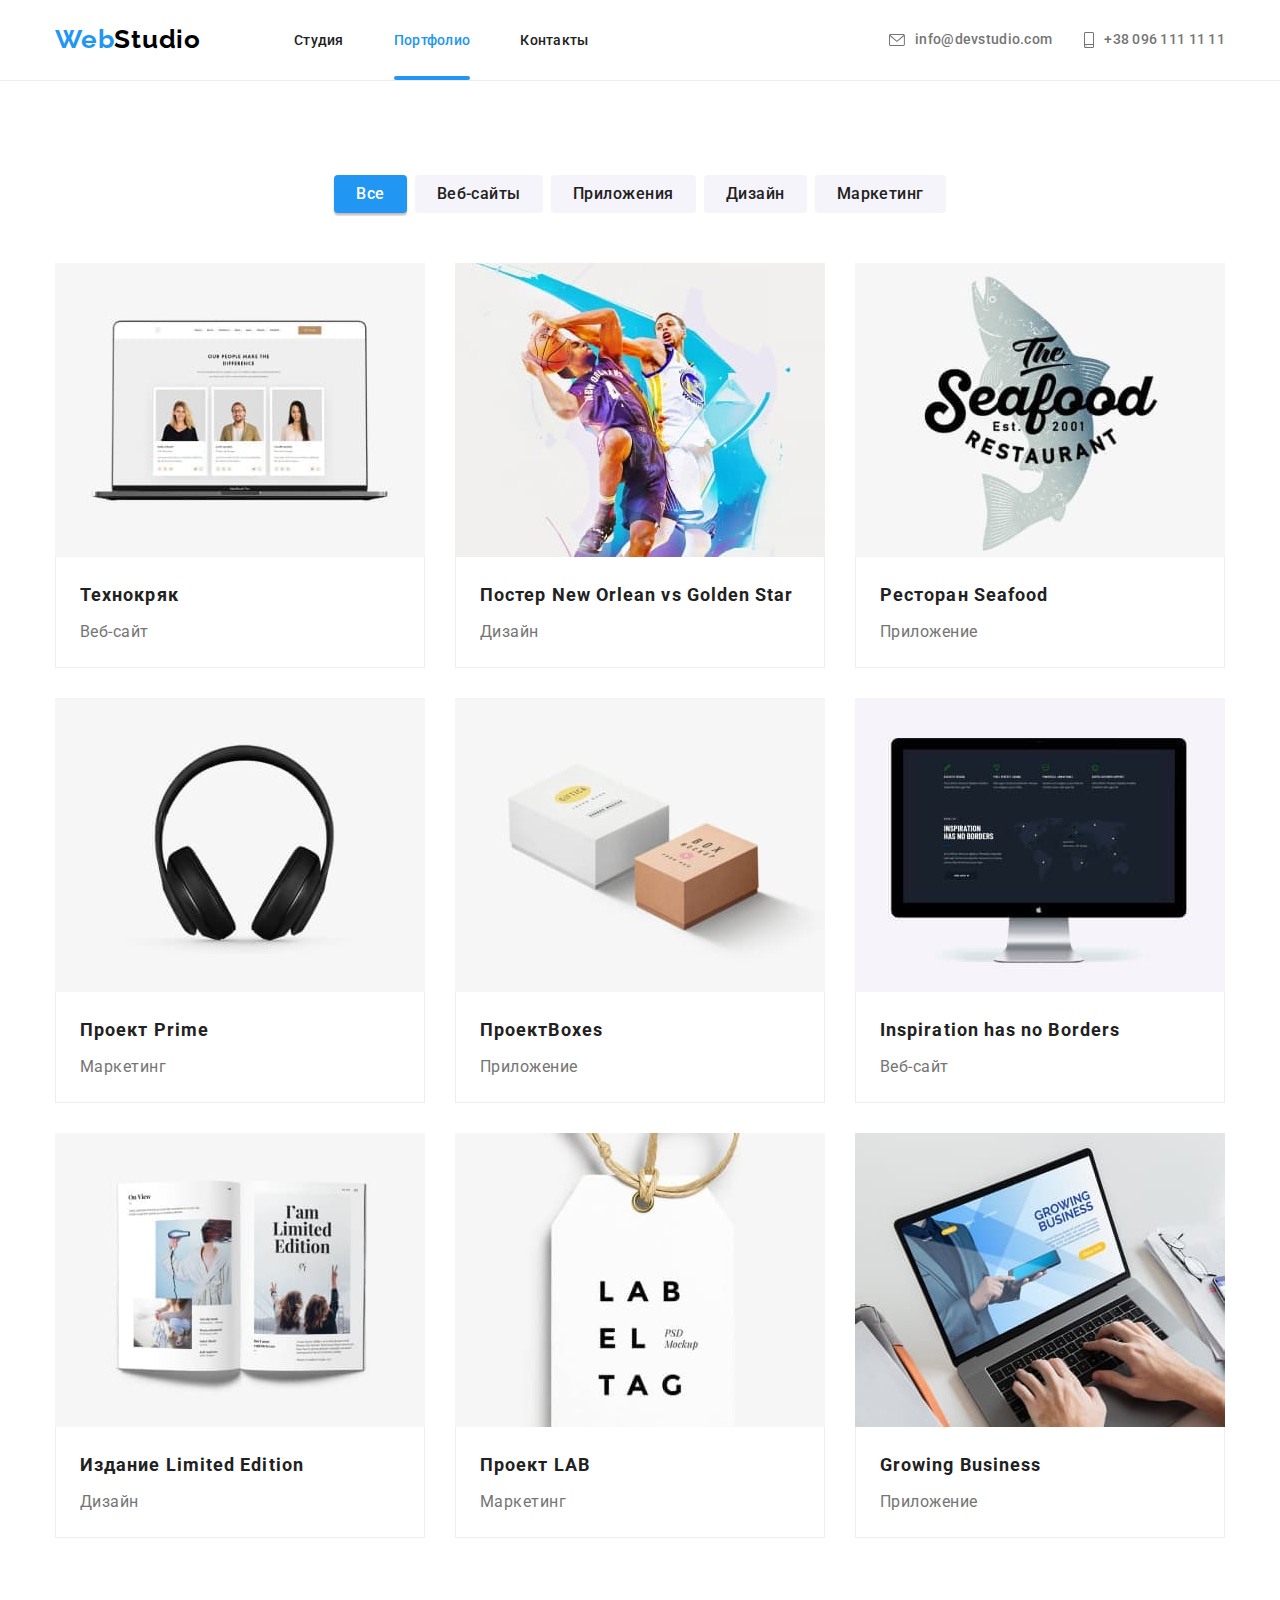
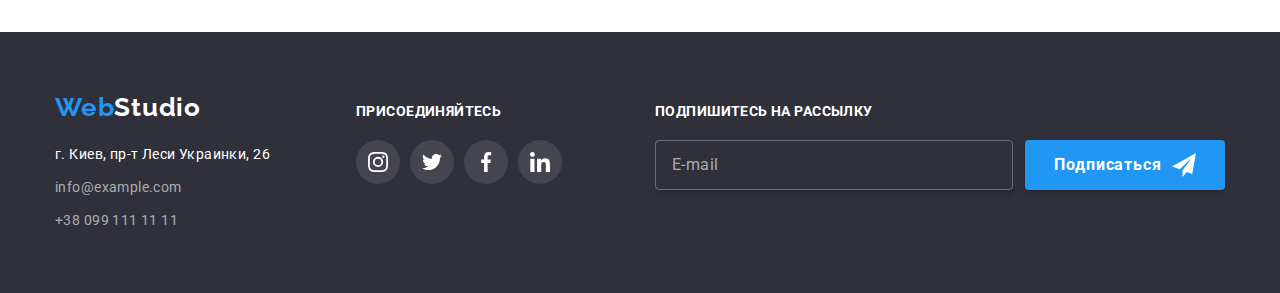
==== commit bdcf2c01: "Добавляет адаптивность изображениям" ====
--- a/portfolio.html
+++ b/portfolio.html
@@ -17,7 +17,7 @@
     />
     <link rel="stylesheet" href="./css/main.min.css" />
   </head>
-  <body>
+  <body class="body">
     <!-- ШАПКА СТРАНИЦЫ -->
     <header class="header">
       <div class="container header__container">
@@ -80,48 +80,50 @@
       <!-- Мобильное меню -->
 
       <div class="mobile-menu" data-mobile-menu>
-        <button
-          class="close-btn mobile-menu__close-btn"
-          type="button"
-          aria-label="Кнопка закрытия мобильного меню"
-          data-mobile-menu-close
-        >
-          <svg class="close-btn__icon" width="40" height="40">
-            <use href="./images/icons.svg#icon-close-2"></use>
-          </svg>
-        </button>
-        <nav>
-          <ul class="mobile-menu__nav nav nav--type--column list">
-            <li class="nav__item nav__item--indent--top">
-              <a href="./index.html" class="nav__link nav__link--size--M link">Студия</a>
-            </li>
-            <li class="nav__item nav__item--indent--top">
-              <a href="" class="nav__link nav__link--size--M nav__link--active link">Портфолио</a>
-            </li>
-            <li class="nav__item nav__item--indent--top">
-              <a href="" class="nav__link nav__link--size--M link">Контакты</a>
+        <div class="mobile-menu__container">
+          <button
+            class="close-btn mobile-menu__close-btn"
+            type="button"
+            aria-label="Кнопка закрытия мобильного меню"
+            data-mobile-menu-close
+          >
+            <svg class="close-btn__icon" width="40" height="40">
+              <use href="./images/icons.svg#icon-close-2"></use>
+            </svg>
+          </button>
+          <nav>
+            <ul class="mobile-menu__nav nav nav--type--column list">
+              <li class="nav__item nav__item--indent--top">
+                <a href="./index.html" class="nav__link nav__link--size--M link">Студия</a>
+              </li>
+              <li class="nav__item nav__item--indent--top">
+                <a href="" class="nav__link nav__link--size--M nav__link--active link">Портфолио</a>
+              </li>
+              <li class="nav__item nav__item--indent--top">
+                <a href="" class="nav__link nav__link--size--M link">Контакты</a>
+              </li>
+            </ul>
+          </nav>
+          <ul class="mobile-menu__contacts list">
+            <li class="mobile-menu__item">
+              <a href="tel:+380961111111" class="mobile-menu__link mobile-menu__link--accent link">
+                +38 096 111 11 11</a
+              >
+            </li>
+
+            <li class="mobile-menu__item">
+              <a href="mailto:info@devstudio.com" class="mobile-menu__link link">
+                info@devstudio.com
+              </a>
             </li>
           </ul>
-        </nav>
-        <ul class="mobile-menu__contacts list">
-          <li class="mobile-menu__item">
-            <a href="tel:+380961111111" class="mobile-menu__link mobile-menu__link--accent link">
-              +38 096 111 11 11</a
-            >
-          </li>
-
-          <li class="mobile-menu__item">
-            <a href="mailto:info@devstudio.com" class="mobile-menu__link link">
-              info@devstudio.com
-            </a>
-          </li>
-        </ul>
-        <ul class="socials mobile-menu__socials list">
-          <li class="socials__item"><a href="" class="socials__link link">Instagram</a></li>
-          <li class="socials__item"><a href="" class="socials__link link">Twitter</a></li>
-          <li class="socials__item"><a href="" class="socials__link link">Facebook</a></li>
-          <li class="socials__item"><a href="" class="socials__link link">LinkedIn</a></li>
-        </ul>
+          <ul class="socials mobile-menu__socials list">
+            <li class="socials__item"><a href="" class="socials__link link">Instagram</a></li>
+            <li class="socials__item"><a href="" class="socials__link link">Twitter</a></li>
+            <li class="socials__item"><a href="" class="socials__link link">Facebook</a></li>
+            <li class="socials__item"><a href="" class="socials__link link">LinkedIn</a></li>
+          </ul>
+        </div>
       </div>
     </header>
     <!-- ОСНОВНОЕ СОДЕРЖИМОЕ СТРАНИЦЫ -->
@@ -152,18 +154,33 @@
             <li class="card-set__item">
               <a href="" class="card">
                 <div class="card__thumb">
-                  <img
-                    src="./images/project-1-370.jpg"
-                    srcset="
-                      ./images/project-1-370.jpg   370w,
-                      ./images/project-1-740.jpg   740w,
-                      ./images/project-1-1110.jpg 1110w,
-                      ./images/project-1-1480.jpg 1480w
-                    "
-                    sizes="(min-width: 1200px) 33vw, (min-width: 768px) 50vw, 100vw"
-                    class="picture"
-                    alt="Интерфейс Веб-сайта"
-                  />
+                  <picture>
+                    <source
+                      srcset="
+                        ./images/portfolio/project-1-desk.jpg    1x,
+                        ./images/portfolio/project-1-desk-2x.jpg 2x
+                      "
+                      media="(min-width: 1200px)"
+                    />
+                    <source
+                      srcset="
+                        ./images/portfolio/project-1-tab.jpg    1x,
+                        ./images/portfolio/project-1-tab-2x.jpg 2x
+                      "
+                      media="(min-width: 768px)"
+                    />
+                    <source
+                      srcset="
+                        ./images/portfolio/project-1-mob.jpg    1x,
+                        ./images/portfolio/project-1-mob-2x.jpg 2x
+                      "
+                    />
+                    <img
+                      src="./images/portfolio/project-1-mob.jpg"
+                      class="picture"
+                      alt="Интерфейс Веб-сайта"
+                    />
+                  </picture>
                   <div class="card__overlay">
                     <p class="card__text">
                       Ресурс предлагает комплексные предложения с разным уровнем функционала и
@@ -182,18 +199,33 @@
             <li class="card-set__item">
               <a href="" class="card link">
                 <div class="card__thumb">
-                  <img
-                    src="./images/project-2-370.jpg"
-                    srcset="
-                      ./images/project-2-370.jpg   370w,
-                      ./images/project-2-740.jpg   740w,
-                      ./images/project-2-1110.jpg 1110w,
-                      ./images/project-2-1480.jpg 1480w
-                    "
-                    sizes="(min-width: 1200px) 33vw, (min-width: 768px) 50vw, 100vw"
-                    class="picture"
-                    alt="Два баскетболиста борятся за мяч"
-                  />
+                  <picture>
+                    <source
+                      srcset="
+                        ./images/portfolio/project-2-desk.jpg    1x,
+                        ./images/portfolio/project-2-desk-2x.jpg 2x
+                      "
+                      media="(min-width: 1200px)"
+                    />
+                    <source
+                      srcset="
+                        ./images/portfolio/project-2-tab.jpg    1x,
+                        ./images/portfolio/project-2-tab-2x.jpg 2x
+                      "
+                      media="(min-width: 768px)"
+                    />
+                    <source
+                      srcset="
+                        ./images/portfolio/project-2-mob.jpg    1x,
+                        ./images/portfolio/project-2-mob-2x.jpg 2x
+                      "
+                    />
+                    <img
+                      src="./images/portfolio/project-2-mob.jpg"
+                      class="picture"
+                      alt="Два баскетболиста борятся за мяч"
+                    />
+                  </picture>
                   <div class="card__overlay">
                     <p class="card__text">
                       Ресурс предлагает комплексные предложения с разным уровнем функционала и
@@ -214,18 +246,33 @@
             <li class="card-set__item">
               <a href="" class="card">
                 <div class="card__thumb">
-                  <img
-                    src="./images/project-3-370.jpg"
-                    srcset="
-                      ./images/project-3-370.jpg   370w,
-                      ./images/project-3-740.jpg   740w,
-                      ./images/project-3-1110.jpg 1110w,
-                      ./images/project-3-1480.jpg 1480w
-                    "
-                    sizes="(min-width: 1200px) 33vw, (min-width: 768px) 50vw, 100vw"
-                    class="picture"
-                    alt="Логотип приложения"
-                  />
+                  <picture>
+                    <source
+                      srcset="
+                        ./images/portfolio/project-3-desk.jpg    1x,
+                        ./images/portfolio/project-3-desk-2x.jpg 2x
+                      "
+                      media="(min-width: 1200px)"
+                    />
+                    <source
+                      srcset="
+                        ./images/portfolio/project-3-tab.jpg    1x,
+                        ./images/portfolio/project-3-tab-2x.jpg 2x
+                      "
+                      media="(min-width: 768px)"
+                    />
+                    <source
+                      srcset="
+                        ./images/portfolio/project-3-mob.jpg    1x,
+                        ./images/portfolio/project-3-mob-2x.jpg 2x
+                      "
+                    />
+                    <img
+                      src="./images/portfolio/project-3-mob.jpg"
+                      class="picture"
+                      alt="Логотип приложения"
+                    />
+                  </picture>
                   <div class="card__overlay">
                     <p class="card__text">
                       Ресурс предлагает комплексные предложения с разным уровнем функционала и
@@ -244,18 +291,33 @@
             <li class="card-set__item">
               <a href="" class="card">
                 <div class="card__thumb">
-                  <img
-                    src="./images/project-4-370.jpg"
-                    srcset="
-                      ./images/project-4-370.jpg   370w,
-                      ./images/project-4-740.jpg   740w,
-                      ./images/project-4-1110.jpg 1110w,
-                      ./images/project-4-1480.jpg 1480w
-                    "
-                    sizes="(min-width: 1200px) 33vw, (min-width: 768px) 50vw, 100vw"
-                    class="picture"
-                    alt="Наушники"
-                  />
+                  <picture>
+                    <source
+                      srcset="
+                        ./images/portfolio/project-4-desk.jpg    1x,
+                        ./images/portfolio/project-4-desk-2x.jpg 2x
+                      "
+                      media="(min-width: 1200px)"
+                    />
+                    <source
+                      srcset="
+                        ./images/portfolio/project-4-tab.jpg    1x,
+                        ./images/portfolio/project-4-tab-2x.jpg 2x
+                      "
+                      media="(min-width: 768px)"
+                    />
+                    <source
+                      srcset="
+                        ./images/portfolio/project-4-mob.jpg    1x,
+                        ./images/portfolio/project-4-mob-2x.jpg 2x
+                      "
+                    />
+                    <img
+                      src="./images/portfolio/project-4-mob.jpg"
+                      class="picture"
+                      alt="Наушники"
+                    />
+                  </picture>
                   <div class="card__overlay">
                     <p class="card__text">
                       Ресурс предлагает комплексные предложения с разным уровнем функционала и
@@ -274,18 +336,33 @@
             <li class="card-set__item">
               <a href="" class="card">
                 <div class="card__thumb">
-                  <img
-                    src="./images/project-5-370.jpg"
-                    srcset="
-                      ./images/project-5-370.jpg   370w,
-                      ./images/project-5-740.jpg   740w,
-                      ./images/project-5-1110.jpg 1110w,
-                      ./images/project-5-1480.jpg 1480w
-                    "
-                    sizes="(min-width: 1200px) 33vw, (min-width: 768px) 50vw, 100vw"
-                    class="picture"
-                    alt="Две коробочки"
-                  />
+                  <picture>
+                    <source
+                      srcset="
+                        ./images/portfolio/project-5-desk.jpg    1x,
+                        ./images/portfolio/project-5-desk-2x.jpg 2x
+                      "
+                      media="(min-width: 1200px)"
+                    />
+                    <source
+                      srcset="
+                        ./images/portfolio/project-5-tab.jpg    1x,
+                        ./images/portfolio/project-5-tab-2x.jpg 2x
+                      "
+                      media="(min-width: 768px)"
+                    />
+                    <source
+                      srcset="
+                        ./images/portfolio/project-5-mob.jpg    1x,
+                        ./images/portfolio/project-5-mob-2x.jpg 2x
+                      "
+                    />
+                    <img
+                      src="./images/portfolio/project-5-mob.jpg"
+                      class="picture"
+                      alt="Две коробочки"
+                    />
+                  </picture>
                   <div class="card__overlay">
                     <p class="card__text">
                       Ресурс предлагает комплексные предложения с разным уровнем функционала и
@@ -304,18 +381,33 @@
             <li class="card-set__item">
               <a href="" class="card">
                 <div class="card__thumb">
-                  <img
-                    src="./images/project-6-370.jpg"
-                    srcset="
-                      ./images/project-6-370.jpg   370w,
-                      ./images/project-6-740.jpg   740w,
-                      ./images/project-6-1110.jpg 1110w,
-                      ./images/project-6-1480.jpg 1480w
-                    "
-                    sizes="(min-width: 1200px) 33vw, (min-width: 768px) 50vw, 100vw"
-                    class="picture"
-                    alt="Интерфейс Веб-сайта"
-                  />
+                  <picture>
+                    <source
+                      srcset="
+                        ./images/portfolio/project-6-desk.jpg    1x,
+                        ./images/portfolio/project-6-desk-2x.jpg 2x
+                      "
+                      media="(min-width: 1200px)"
+                    />
+                    <source
+                      srcset="
+                        ./images/portfolio/project-6-tab.jpg    1x,
+                        ./images/portfolio/project-6-tab-2x.jpg 2x
+                      "
+                      media="(min-width: 768px)"
+                    />
+                    <source
+                      srcset="
+                        ./images/portfolio/project-6-mob.jpg    1x,
+                        ./images/portfolio/project-6-mob-2x.jpg 2x
+                      "
+                    />
+                    <img
+                      src="./images/portfolio/project-6-mob.jpg"
+                      class="picture"
+                      alt="Интерфейс Веб-сайта"
+                    />
+                  </picture>
                   <div class="card__overlay">
                     <p class="card__text">
                       Ресурс предлагает комплексные предложения с разным уровнем функционала и
@@ -334,18 +426,33 @@
             <li class="card-set__item">
               <a href="" class="card">
                 <div class="card__thumb">
-                  <img
-                    src="./images/project-7-370.jpg"
-                    srcset="
-                      ./images/project-7-370.jpg   370w,
-                      ./images/project-7-740.jpg   740w,
-                      ./images/project-7-1110.jpg 1110w,
-                      ./images/project-7-1480.jpg 1480w
-                    "
-                    sizes="(min-width: 1200px) 33vw, (min-width: 768px) 50vw, 100vw"
-                    class="picture"
-                    alt="Открытый журнал"
-                  />
+                  <picture>
+                    <source
+                      srcset="
+                        ./images/portfolio/project-7-desk.jpg    1x,
+                        ./images/portfolio/project-7-desk-2x.jpg 2x
+                      "
+                      media="(min-width: 1200px)"
+                    />
+                    <source
+                      srcset="
+                        ./images/portfolio/project-7-tab.jpg    1x,
+                        ./images/portfolio/project-7-tab-2x.jpg 2x
+                      "
+                      media="(min-width: 768px)"
+                    />
+                    <source
+                      srcset="
+                        ./images/portfolio/project-7-mob.jpg    1x,
+                        ./images/portfolio/project-7-mob-2x.jpg 2x
+                      "
+                    />
+                    <img
+                      src="./images/portfolio/project-7-mob.jpg"
+                      class="picture"
+                      alt="Открытый журнал"
+                    />
+                  </picture>
                   <div class="card__overlay">
                     <p class="card__text">
                       Ресурс предлагает комплексные предложения с разным уровнем функционала и
@@ -364,18 +471,33 @@
             <li class="card-set__item">
               <a href="" class="card">
                 <div class="card__thumb">
-                  <img
-                    src="./images/project-8-370.jpg"
-                    srcset="
-                      ./images/project-8-370.jpg   370w,
-                      ./images/project-8-740.jpg   740w,
-                      ./images/project-8-1110.jpg 1110w,
-                      ./images/project-8-1480.jpg 1480w
-                    "
-                    sizes="(min-width: 1200px) 33vw, (min-width: 768px) 50vw, 100vw"
-                    class="picture"
-                    alt="Бирка с названием фирмы"
-                  />
+                  <picture>
+                    <source
+                      srcset="
+                        ./images/portfolio/project-8-desk.jpg    1x,
+                        ./images/portfolio/project-8-desk-2x.jpg 2x
+                      "
+                      media="(min-width: 1200px)"
+                    />
+                    <source
+                      srcset="
+                        ./images/portfolio/project-8-tab.jpg    1x,
+                        ./images/portfolio/project-8-tab-2x.jpg 2x
+                      "
+                      media="(min-width: 768px)"
+                    />
+                    <source
+                      srcset="
+                        ./images/portfolio/project-8-mob.jpg    1x,
+                        ./images/portfolio/project-8-mob-2x.jpg 2x
+                      "
+                    />
+                    <img
+                      src="./images/portfolio/project-8-mob.jpg"
+                      class="picture"
+                      alt="Бирка с названием фирмы"
+                    />
+                  </picture>
                   <div class="card__overlay">
                     <p class="card__text">
                       Ресурс предлагает комплексные предложения с разным уровнем функционала и
@@ -394,18 +516,33 @@
             <li class="card-set__item">
               <a href="" class="card">
                 <div class="card__thumb">
-                  <img
-                    src="./images/project-9-370.jpg"
-                    srcset="
-                      ./images/project-9-370.jpg   370w,
-                      ./images/project-9-740.jpg   740w,
-                      ./images/project-9-1110.jpg 1110w,
-                      ./images/project-9-1480.jpg 1480w
-                    "
-                    sizes="(min-width: 1200px) 33vw, (min-width: 768px) 50vw, 100vw"
-                    class="picture"
-                    alt="Интерфейс приложения"
-                  />
+                  <picture>
+                    <source
+                      srcset="
+                        ./images/portfolio/project-9-desk.jpg    1x,
+                        ./images/portfolio/project-9-desk-2x.jpg 2x
+                      "
+                      media="(min-width: 1200px)"
+                    />
+                    <source
+                      srcset="
+                        ./images/portfolio/project-9-tab.jpg    1x,
+                        ./images/portfolio/project-9-tab-2x.jpg 2x
+                      "
+                      media="(min-width: 768px)"
+                    />
+                    <source
+                      srcset="
+                        ./images/portfolio/project-9-mob.jpg    1x,
+                        ./images/portfolio/project-9-mob-2x.jpg 2x
+                      "
+                    />
+                    <img
+                      src="./images/portfolio/project-9-mob.jpg"
+                      class="picture"
+                      alt="Интерфейс приложения"
+                    />
+                  </picture>
                   <div class="card__overlay">
                     <p class="card__text">
                       Ресурс предлагает комплексные предложения с разным уровнем функционала и
--- a/css/main.min.css
+++ b/css/main.min.css
@@ -1,2 +1,2 @@
-:root{--primary-font: 'Roboto', sans-serif;--primary-text-color: #757575;--secondary-text-color: #212121;--input-text-color: rgba(117, 117, 117, 0.5);--accent-color: #2196f3;--bg-color: #ffffff;--section-item-gap: 30px;--timing-function: cubic-bezier(0.4, 0, 0.2, 1)}.visually-hidden{position:absolute;width:1px;height:1px;margin:-1px;border:0;padding:0;white-space:nowrap;-webkit-clip-path:inset(100%);clip-path:inset(100%);clip:rect(0 0 0 0);overflow:hidden}body{color:var(--primary-text-color);background-color:var(--bg-color);font-family:var(--primary-font)}button{font-family:inherit;cursor:pointer;border:none}.section{padding-top:60px;padding-bottom:60px}@media screen and (min-width: 1200px){.section{padding-top:94px;padding-bottom:94px}}.link{text-decoration:none}.list{list-style:none;padding:0;margin:0}input:focus,textarea:focus{outline:none}button{padding:0}h1,h2,h3,h4,h5,h6,p{margin:0}.container{padding-left:15px;padding-right:15px;margin:0 auto}@media screen and (min-width: 480px){.container{width:480px}}@media screen and (min-width: 768px){.container{width:768px}}@media screen and (min-width: 1200px){.container{width:1200px}}.picture{display:block;max-width:100%;height:auto}.logo{color:#000000;font-family:'Raleway', sans-serif;font-weight:700;font-size:24px;line-height:1.17;letter-spacing:0.03em;text-decoration:none}@media screen and (min-width: 1200px){.logo{font-size:26px;line-height:1.2}}.logo__accent{color:var(--accent-color)}.logo--inverse{color:#ffffff}.btn{min-height:50px;border-radius:4px;font-weight:700;font-size:16px;line-height:1.9;letter-spacing:0.06em;-webkit-box-shadow:0px 4px 4px rgba(0,0,0,0.15);box-shadow:0px 4px 4px rgba(0,0,0,0.15);-webkit-transition:background-color 250ms var(--timing-function);transition:background-color 250ms var(--timing-function)}@media screen and (min-width: 320px){.btn{min-width:200px}}.btn__icon{fill:currentColor}.btn__icon--append{margin-left:10px}.btn--primary{color:#ffffff;background-color:var(--accent-color)}.btn--has-icon{display:-webkit-box;display:-ms-flexbox;display:flex;-webkit-box-pack:center;-ms-flex-pack:center;justify-content:center;-webkit-box-align:center;-ms-flex-align:center;align-items:center}.btn--primary:hover,.btn--primary:focus{background-color:#188ce8}.close-btn-outline{display:-webkit-box;display:-ms-flexbox;display:flex;-webkit-box-pack:center;-ms-flex-pack:center;justify-content:center;-webkit-box-align:center;-ms-flex-align:center;align-items:center;width:30px;height:30px;background-color:transparent;border:1px solid rgba(0,0,0,0.1);border-radius:50%}.close-btn-outline__icon{-webkit-transition:fill 250ms var(--timing-function);transition:fill 250ms var(--timing-function)}.close-btn-outline:hover .close-btn-outline__icon,.close-btn-outline:focus .close-btn-outline__icon{fill:var(--accent-color)}.close-btn{background-color:transparent}.close-btn__icon{fill:var(--secondary-text-color);-webkit-transition:fill 250ms var(--timing-function);transition:fill 250ms var(--timing-function)}.close-btn:hover .close-btn__icon,.close-btn:focus .close-btn__icon{fill:var(--accent-color)}.burger-btn{position:absolute;top:10px;right:15px;display:-webkit-box;display:-ms-flexbox;display:flex;background-color:transparent}@media screen and (min-width: 768px){.burger-btn{display:none}}.burger-btn__icon{-webkit-transition:fill 250ms var(--timing-function);transition:fill 250ms var(--timing-function)}.burger-btn__icon:hover,.burger-btn__icon:focus{fill:var(--accent-color)}.nav__link{position:relative;font-weight:500;letter-spacing:0.02em;-webkit-transition:color 250ms var(--timing-function);transition:color 250ms var(--timing-function);color:var(--secondary-text-color)}.nav__link--has-underline::after{content:'';position:absolute;left:0;bottom:0;display:block;width:100%;height:4px;background-color:var(--accent-color);border-radius:2px}.nav__link:hover,.nav__link:focus,.nav__link--active{color:var(--accent-color)}.nav__link--size--S{font-size:14px;line-height:1.14}.nav__link--size--M{font-size:40px;line-height:47px}.nav__link--padding--vertical{padding:32px 0}.nav--type--column{display:-webkit-box;display:-ms-flexbox;display:flex;-webkit-box-orient:vertical;-webkit-box-direction:normal;-ms-flex-direction:column;flex-direction:column}.nav--type--row{display:-webkit-box;display:-ms-flexbox;display:flex}.nav__item--indent--top:not(:first-child){margin-top:32px}.nav__item--indent--left:not(:first-child){margin-left:50px}.section-title{color:var(--secondary-text-color);font-weight:700;font-size:36px;line-height:1.17;letter-spacing:0.03em;text-align:center}.person-card{background-color:var(--bg-color);border-radius:0 0 4px 4px;-webkit-box-shadow:0px 1px 3px rgba(0,0,0,0.12),0px 1px 1px rgba(0,0,0,0.14),0px 2px 1px rgba(0,0,0,0.2);box-shadow:0px 1px 3px rgba(0,0,0,0.12),0px 1px 1px rgba(0,0,0,0.14),0px 2px 1px rgba(0,0,0,0.2)}.person-card__content{padding-top:30px;padding-bottom:30px}.person-card__name{margin-bottom:10px;color:var(--secondary-text-color);font-weight:500;font-size:16px;line-height:1.19;text-align:center;letter-spacing:0.03em}.person-card__position{margin-bottom:16px;font-size:16px;line-height:1.19;text-align:center;letter-spacing:0.03em}.socials-icons{display:-webkit-box;display:-ms-flexbox;display:flex;-webkit-box-pack:center;-ms-flex-pack:center;justify-content:center}.socials-icons__item:not(:first-child){margin-left:10px}.socials-icons__link{display:-webkit-inline-box;display:-ms-inline-flexbox;display:inline-flex;-webkit-box-pack:center;-ms-flex-pack:center;justify-content:center;-webkit-box-align:center;-ms-flex-align:center;align-items:center;width:44px;height:44px;background-color:transparent;color:#afb1b8;border-radius:50%;-webkit-transition:background-color 250ms var(--timing-function);transition:background-color 250ms var(--timing-function)}.socials-icons__icon{fill:currentColor;-webkit-transition:fill 250ms var(--timing-function);transition:fill 250ms var(--timing-function)}.socials-icons__link--inverse{color:#ffffff;background-color:rgba(255,255,255,0.1)}.socials-icons__link:hover,.socials-icons__link:focus{background-color:var(--accent-color)}.socials-icons__link:hover .socials-icons__icon,.socials-icons__link:focus .socials-icons__icon{fill:#ffffff}.socials{display:-webkit-box;display:-ms-flexbox;display:flex;-ms-flex-wrap:wrap;flex-wrap:wrap;margin-left:-10px;margin-top:-10px}.socials__item{margin-left:10px;margin-top:10px}.socials__item:not(:last-child){padding-right:10px;border-right:1px solid rgba(33,33,33,0.2)}.socials__link{font-weight:500;font-size:18px;line-height:1.22;letter-spacing:0.02em;color:var(--accent-color)}.companies{display:-webkit-box;display:-ms-flexbox;display:flex}@media screen and (max-width: 1199px){.companies{-ms-flex-wrap:wrap;flex-wrap:wrap;margin-top:calc(-1 * var(--section-item-gap));margin-left:calc(-1 * var(--section-item-gap))}}.companies__item:not(:first-child){margin-left:var(--section-item-gap)}.companies__item{-ms-flex-preferred-size:calc(100% / 2 - var(--section-item-gap));flex-basis:calc(100% / 2 - var(--section-item-gap))}@media screen and (min-width: 768px){.companies__item{-ms-flex-preferred-size:calc(100% / 3 - var(--section-item-gap));flex-basis:calc(100% / 3 - var(--section-item-gap))}}@media screen and (min-width: 1200px){.companies__item{-ms-flex-preferred-size:auto;flex-basis:auto;-webkit-box-flex:1;-ms-flex-positive:1;flex-grow:1}}@media screen and (max-width: 1199px){.companies__item{margin-top:var(--section-item-gap);margin-left:var(--section-item-gap)}}.companies__link{display:-webkit-box;display:-ms-flexbox;display:flex;-webkit-box-pack:center;-ms-flex-pack:center;justify-content:center;-webkit-box-align:center;-ms-flex-align:center;align-items:center;min-height:92px;color:#afb1b8;border:1px solid #afb1b8;border-radius:4px;-webkit-transition:border-color 250ms var(--timing-function);transition:border-color 250ms var(--timing-function)}.companies__icon{width:106px;height:60px;fill:currentColor;-webkit-transition:fill 250ms var(--timing-function);transition:fill 250ms var(--timing-function)}.companies__link:hover,.companies__link:focus{border-color:var(--accent-color)}.companies__link:hover .companies__icon,.companies__link:focus .companies__icon{fill:var(--accent-color)}.appeal{color:#ffffff;font-weight:700;font-size:14px;line-height:1.14;letter-spacing:0.03em;text-transform:uppercase}.subscription{display:block;text-align:center}@media screen and (min-width: 1200px){.subscription{display:-webkit-box;display:-ms-flexbox;display:flex;-webkit-box-align:center;-ms-flex-align:center;align-items:center}}.subscription__input{display:block;padding:0 0 0 16px;width:100%;min-height:50px;background-color:inherit;font-size:16px;line-height:1.25;letter-spacing:0.03em;color:rgba(255,255,255,0.6);border-radius:4px;border:1px solid rgba(255,255,255,0.3);-webkit-box-shadow:0px 4px 4px rgba(0,0,0,0.15);box-shadow:0px 4px 4px rgba(0,0,0,0.15);-webkit-transition:border 250ms var(--timing-function);transition:border 250ms var(--timing-function)}@media screen and (min-width: 768px){.subscription__input{width:450px}}@media screen and (min-width: 1200px){.subscription__input{width:358px}}@media screen and (min-width: 768px) and (max-width: 1199px){.subscription__input{margin-left:auto;margin-right:auto}}.subscription__input::-webkit-input-placeholder{font-size:16px;line-height:1.25;letter-spacing:0.03em;color:rgba(255,255,255,0.6)}.subscription__input:-ms-input-placeholder{font-size:16px;line-height:1.25;letter-spacing:0.03em;color:rgba(255,255,255,0.6)}.subscription__input::-ms-input-placeholder{font-size:16px;line-height:1.25;letter-spacing:0.03em;color:rgba(255,255,255,0.6)}.subscription__input::placeholder{font-size:16px;line-height:1.25;letter-spacing:0.03em;color:rgba(255,255,255,0.6)}.subscription__input:focus{border:1px solid var(--accent-color)}.subscription__btn{margin-top:20px;margin-left:auto;margin-right:auto}@media screen and (min-width: 1200px){.subscription__btn{margin-top:0;margin-left:12px}}.card-set{display:block}@media screen and (min-width: 768px){.card-set{display:-webkit-box;display:-ms-flexbox;display:flex;-ms-flex-wrap:wrap;flex-wrap:wrap}}.card-set__item{background-color:var(--bg-color)}@media screen and (min-width: 768px){.card-set__item{-ms-flex-preferred-size:calc(100% / 2 - var(--section-item-gap));flex-basis:calc(100% / 2 - var(--section-item-gap));margin-top:var(--section-item-gap);margin-left:var(--section-item-gap)}}@media screen and (min-width: 1200px){.card-set__item{-ms-flex-preferred-size:calc(100% / 3 - var(--section-item-gap));flex-basis:calc(100% / 3 - var(--section-item-gap))}}.card-set__item:not(:first-child){margin-top:var(--section-item-gap)}.input-field__input{display:block;margin-top:4px;padding:11px 0 11px 42px;width:100%;height:40px;font-size:12px;line-height:1.17;letter-spacing:0.01em;color:var(--input-text-color);border:1px solid rgba(33,33,33,0.2);border-radius:4px;-webkit-transition:border 250ms var(--timing-function);transition:border 250ms var(--timing-function)}.input-field__input:focus{border:1px solid var(--accent-color)}.input-field__label{display:block;font-size:12px;line-height:1.17;letter-spacing:0.01em;text-align:left}.input-field__overlay{position:relative}.input-field__icon{position:absolute;top:50%;left:0;-webkit-transform:translate(12px, -50%);transform:translate(12px, -50%);fill:#000000;-webkit-transition:fill 250ms var(--timing-function);transition:fill 250ms var(--timing-function)}.input-field__input:focus+.input-field__icon{fill:var(--accent-color)}.input-field__input--comment{padding:12px 16px;height:120px;resize:none}.input-field__input--comment::-webkit-input-placeholder{font-size:12px;line-height:1.17;letter-spacing:0.01em;color:var(--input-text-color)}.input-field__input--comment:-ms-input-placeholder{font-size:12px;line-height:1.17;letter-spacing:0.01em;color:var(--input-text-color)}.input-field__input--comment::-ms-input-placeholder{font-size:12px;line-height:1.17;letter-spacing:0.01em;color:var(--input-text-color)}.input-field__input--comment::placeholder{font-size:12px;line-height:1.17;letter-spacing:0.01em;color:var(--input-text-color)}.agreement{display:-webkit-box;display:-ms-flexbox;display:flex;-webkit-box-pack:center;-ms-flex-pack:center;justify-content:center;-webkit-box-align:center;-ms-flex-align:center;align-items:center}.agreement__label{margin-left:7px;font-size:12px;line-height:1.17;letter-spacing:0.03em}@media screen and (min-width: 1200px){.agreement__label{font-size:14px;line-height:1.71}}.agreement__link{color:var(--accent-color)}.agreement__icon{display:inline-block;min-width:16px;height:15px;background-color:var(--bg-color);border:1px solid #000000;border-radius:2px}.agreement__checkbox:checked+.agreement__icon{background-image:url("../images/check.svg");background-color:var(--accent-color);border:1px solid var(--accent-color);background-size:contain;background-repeat:no-repeat;background-position:center}.header{position:relative;border-bottom:1px solid #ececec}.header__container{display:-webkit-box;display:-ms-flexbox;display:flex;-webkit-box-align:center;-ms-flex-align:center;align-items:center}.header__logo{padding:16px 0}@media screen and (min-width: 768px){.header__logo{padding:26px 0}}@media screen and (min-width: 1200px){.header__logo{padding:24px 0}}.header__nav{display:none}@media screen and (min-width: 768px){.header__nav{display:-webkit-box;display:-ms-flexbox;display:flex;margin-left:88px}}@media screen and (min-width: 1200px){.header__nav{margin-left:93px}}.header__contacts{display:none}@media screen and (min-width: 768px){.header__contacts{display:block;margin-left:auto}}@media screen and (min-width: 1200px){.header__contacts{display:-webkit-box;display:-ms-flexbox;display:flex}}.header__item:not(:first-child){margin-top:10px}@media screen and (min-width: 1200px){.header__item:not(:first-child){margin-left:32px;margin-top:0}}.header__link{position:relative;font-weight:500;letter-spacing:0.02em;-webkit-transition:color 250ms var(--timing-function);transition:color 250ms var(--timing-function);display:-webkit-inline-box;display:-ms-inline-flexbox;display:inline-flex;-webkit-box-align:center;-ms-flex-align:center;align-items:center;font-size:12px;line-height:1.17;color:var(--primary-text-color)}@media screen and (min-width: 1200px){.header__link{padding-top:32px;padding-bottom:32px;font-size:14px;line-height:1.14}}.header__link:hover,.header__link:focus{color:var(--accent-color)}.header__icon{fill:currentColor;margin-right:8px}@media screen and (min-width: 1200px){.header__icon{margin-right:10px}}.header__icon--mail{width:14px;height:10px}@media screen and (min-width: 1200px){.header__icon--mail{width:16px;height:12px}}.header__icon--phone{width:10px;height:14px}@media screen and (min-width: 1200px){.header__icon--phone{width:10px;height:16px}}.header__link:hover .header__icon,.header__link:focus .header__icon{fill:var(--accent-color)}.header__burger-btn{margin-left:auto}.mobile-menu{position:fixed;left:0;top:0;z-index:999;display:-webkit-box;display:-ms-flexbox;display:flex;-webkit-box-orient:vertical;-webkit-box-direction:normal;-ms-flex-direction:column;flex-direction:column;padding:48px 40px;width:100%;height:100vh;background-color:var(--bg-color);overflow-y:scroll;-webkit-transform:translateX(-100%);transform:translateX(-100%);-webkit-transition:-webkit-transform 250ms var(--timing-function);transition:-webkit-transform 250ms var(--timing-function);transition:transform 250ms var(--timing-function);transition:transform 250ms var(--timing-function), -webkit-transform 250ms var(--timing-function)}@media screen and (min-width: 768px){.mobile-menu{display:none}}.mobile-menu__close-btn{position:absolute;top:10px;right:15px}.mobile-menu__contacts{margin-top:auto}.mobile-menu__item:not(:first-child){margin-top:32px}.mobile-menu__link{font-weight:500;font-size:24px;line-height:1.17;letter-spacing:0.02em;color:var(--primary-text-color)}.mobile-menu__link--accent{font-size:24px;line-height:1.17;color:var(--accent-color)}@media screen and (min-width: 480px){.mobile-menu__link--accent{font-size:34px;line-height:1.18}}.mobile-menu__socials{margin-top:64px}.mobile-menu.is-open{-webkit-transform:translateX(0);transform:translateX(0)}.hero{text-align:center}.hero__overlay{padding:118px 0;margin:0 auto;max-width:1600px;background-color:#2f303a;background-image:-webkit-gradient(linear, left top, right top, from(rgba(47,48,58,0.4)), to(rgba(47,48,58,0.4))),url(../images/hero-bg-image-mobile.jpg);background-image:linear-gradient(to right, rgba(47,48,58,0.4), rgba(47,48,58,0.4)),url(../images/hero-bg-image-mobile.jpg);background-repeat:no-repeat;background-size:cover;background-position:center}@media (min-device-pixel-ratio: 2), (-webkit-min-device-pixel-ratio: 2), (min-resolution: 192dpi), (min-resolution: 2dppx){.hero__overlay{background-image:-webkit-gradient(linear, left top, right top, from(rgba(47,48,58,0.4)), to(rgba(47,48,58,0.4))),url(../images/hero-bg-image-mobile-2x.jpg);background-image:linear-gradient(to right, rgba(47,48,58,0.4), rgba(47,48,58,0.4)),url(../images/hero-bg-image-mobile-2x.jpg)}}@media screen and (min-width: 480px){.hero__overlay{background-image:-webkit-gradient(linear, left top, right top, from(rgba(47,48,58,0.4)), to(rgba(47,48,58,0.4))),url(../images/hero-bg-image-tablet.jpg);background-image:linear-gradient(to right, rgba(47,48,58,0.4), rgba(47,48,58,0.4)),url(../images/hero-bg-image-tablet.jpg)}}@media screen and (min-width: 480px) and (min-device-pixel-ratio: 2), screen and (min-width: 480px) and (-webkit-min-device-pixel-ratio: 2), screen and (min-width: 480px) and (min-resolution: 192dpi), screen and (min-width: 480px) and (min-resolution: 2dppx){.hero__overlay{background-image:-webkit-gradient(linear, left top, right top, from(rgba(47,48,58,0.4)), to(rgba(47,48,58,0.4))),url(../images/hero-bg-image-tablet-2x.jpg);background-image:linear-gradient(to right, rgba(47,48,58,0.4), rgba(47,48,58,0.4)),url(../images/hero-bg-image-tablet-2x.jpg)}}@media screen and (min-width: 768){.hero__overlay{background-image:-webkit-gradient(linear, left top, right top, from(rgba(47,48,58,0.4)), to(rgba(47,48,58,0.4))),url(../images/hero-bg-image-desktop.jpg);background-image:linear-gradient(to right, rgba(47,48,58,0.4), rgba(47,48,58,0.4)),url(../images/hero-bg-image-desktop.jpg)}}@media screen and (min-width: 768) and (min-device-pixel-ratio: 2), screen and (min-width: 768) and (-webkit-min-device-pixel-ratio: 2), screen and (min-width: 768) and (min-resolution: 192dpi), screen and (min-width: 768) and (min-resolution: 2dppx){.hero__overlay{background-image:-webkit-gradient(linear, left top, right top, from(rgba(47,48,58,0.4)), to(rgba(47,48,58,0.4))),url(../images/hero-bg-image-desktop-2x.jpg);background-image:linear-gradient(to right, rgba(47,48,58,0.4), rgba(47,48,58,0.4)),url(../images/hero-bg-image-desktop-2x.jpg)}}@media screen and (min-width: 768) and (min-width: 1200px){.hero__overlay__overlay{padding:200px 0}}.hero__title{margin:0 auto 30px auto;max-width:360px;color:#ffffff;font-weight:900;font-size:26px;line-height:1.62;letter-spacing:0.06em;text-transform:uppercase}@media screen and (min-width: 1200px){.hero__title{max-width:696px;font-size:44px;line-height:1.36}}.features__list{display:block}@media screen and (min-width: 768px){.features__list{display:-webkit-box;display:-ms-flexbox;display:flex}}@media screen and (min-width: 768px) and (max-width: 1199px){.features__list{-ms-flex-wrap:wrap;flex-wrap:wrap;margin-top:calc(-1 * var(--section-item-gap));margin-left:calc(-1 * var(--section-item-gap))}}@media screen and (min-width: 768px) and (max-width: 1199px){.features__item{-ms-flex-preferred-size:calc((100% / 2 - var(--section-item-gap)));flex-basis:calc((100% / 2 - var(--section-item-gap)));margin-top:var(--section-item-gap);margin-left:var(--section-item-gap)}}@media screen and (min-width: 1200px){.features__item{-ms-flex-preferred-size:calc((100% - 3 * var(--section-item-gap)) / 4);flex-basis:calc((100% - 3 * var(--section-item-gap)) / 4)}}@media screen and (max-width: 767px){.features__item:not(:first-child){margin-top:var(--section-item-gap)}}@media screen and (min-width: 1200px){.features__item:not(:first-child){margin-left:var(--section-item-gap)}}.features__thumb{display:-webkit-box;display:-ms-flexbox;display:flex;-webkit-box-pack:center;-ms-flex-pack:center;justify-content:center;-webkit-box-align:center;-ms-flex-align:center;align-items:center;height:120px;background-color:#f5f4fa;border-radius:4px}.features__title{margin-top:var(--section-item-gap);color:var(--secondary-text-color);font-weight:700;font-size:14px;line-height:1.14;letter-spacing:0.03em;text-align:center;text-transform:uppercase}@media screen and (min-width: 768px){.features__title{text-align:left}}.features__text{margin-top:10px;font-size:14px;line-height:1.71;letter-spacing:0.03em}.services{display:none;padding-top:0px}.services__section-title{margin-bottom:50px}.services__list{display:-webkit-box;display:-ms-flexbox;display:flex}.services__item{-ms-flex-preferred-size:calc((100% - 2 * var(--section-item-gap)) / 3);flex-basis:calc((100% - 2 * var(--section-item-gap)) / 3)}.services__item:not(:first-child){margin-left:var(--section-item-gap)}.services__thumb{position:relative}.services__content{position:absolute;left:0;bottom:0;width:100%;padding-top:27px;padding-bottom:27px;background-color:rgba(47,48,58,0.8)}.services__name{color:#ffffff;font-weight:700;font-size:14px;line-height:1.14;letter-spacing:0.03em;text-transform:uppercase;text-align:center}@media screen and (min-width: 1200px){.services{display:block}}.team{background-color:#f5f4fa}.team__section-title{margin-bottom:50px}.team__specialists{display:block}@media screen and (min-width: 768px){.team__specialists{display:-webkit-box;display:-ms-flexbox;display:flex}}@media screen and (min-width: 768px) and (max-width: 1199px){.team__specialists{-ms-flex-wrap:wrap;flex-wrap:wrap;margin-top:calc(-1 * var(--section-item-gap));margin-left:calc(-1 * var(--section-item-gap))}}.team__item{width:100%}@media screen and (min-width: 768px) and (max-width: 1199px){.team__item{-ms-flex-preferred-size:calc(100% / 2 - var(--section-item-gap));flex-basis:calc(100% / 2 - var(--section-item-gap));margin-top:var(--section-item-gap);margin-left:var(--section-item-gap)}}@media screen and (min-width: 1200px){.team__item{-ms-flex-preferred-size:calc((100& - 3 * var(--section-item-gap)) / 4);flex-basis:calc((100& - 3 * var(--section-item-gap)) / 4)}}@media screen and (max-width: 767px){.team__item:not(:first-child){margin-top:var(--section-item-gap)}}@media screen and (min-width: 1200px){.team__item:not(:first-child){margin-left:var(--section-item-gap)}}.clients__section-title{margin-bottom:50px}.footer{padding-top:60px;padding-bottom:60px;background-color:#2f303a}.footer__container{display:block;text-align:center}@media screen and (min-width: 1200px){.footer__container{display:-webkit-box;display:-ms-flexbox;display:flex;-webkit-box-align:baseline;-ms-flex-align:baseline;align-items:baseline;text-align:left}}.footer__wrapper{display:block}@media screen and (min-width: 768px){.footer__wrapper{display:-webkit-box;display:-ms-flexbox;display:flex;-webkit-box-align:baseline;-ms-flex-align:baseline;align-items:baseline}}@media screen and (min-width: 768px) and (max-width: 1199px){.footer__wrapper{margin-left:61px}}.footer__appeal{margin-bottom:20px}.footer__contacts-container{min-width:231px}.footer__contacts{margin-top:20px}.footer__item:not(:first-child){margin-top:9px}.footer__link{color:rgba(255,255,255,0.6);font-style:normal;font-size:14px;font-weight:400;line-height:1.71;letter-spacing:0.03em;-webkit-transition:color 250ms var(--timing-function);transition:color 250ms var(--timing-function)}.footer__link--white{color:#ffffff}.footer__link:hover,.footer__link:focus{color:var(--accent-color)}.footer__socials-container{margin-top:60px}@media screen and (min-width: 768px){.footer__socials-container{margin-top:0;margin-left:165px}}@media screen and (min-width: 1200px){.footer__socials-container{margin-left:70px}}.footer__subscription-container{margin-top:60px}@media screen and (min-width: 1200px){.footer__subscription-container{margin-top:0;margin-left:93px}}.portfolio__filters{display:-webkit-box;display:-ms-flexbox;display:flex;-ms-flex-wrap:wrap;flex-wrap:wrap;margin-bottom:50px}@media scrren and (max-width: 767px){.portfolio__filters{-webkit-box-pack:start;-ms-flex-pack:start;justify-content:flex-start;margin-left:-8px;margin-top:-15px}}@media screen and (min-width: 768px){.portfolio__filters{-webkit-box-pack:center;-ms-flex-pack:center;justify-content:center}}@media screen and (max-width: 767px){.portfolio__item{margin-left:8px;margin-top:15px}}.portfolio__item:not(:first-child){margin-left:8px}.portfolio__filter{padding:6px 22px;color:var(--secondary-text-color);background-color:#f5f4fa;font-weight:500;font-size:16px;line-height:1.63;letter-spacing:0.03em;border-radius:4px;-webkit-transition:color 250ms var(--timing-function),background-color 250ms var(--timing-function),-webkit-box-shadow 250ms var(--timing-function);transition:color 250ms var(--timing-function),background-color 250ms var(--timing-function),-webkit-box-shadow 250ms var(--timing-function);transition:color 250ms var(--timing-function),box-shadow 250ms var(--timing-function),background-color 250ms var(--timing-function);transition:color 250ms var(--timing-function),box-shadow 250ms var(--timing-function),background-color 250ms var(--timing-function),-webkit-box-shadow 250ms var(--timing-function)}.portfolio__filter--active,.portfolio__filter:hover,.portfolio__filter:focus{color:#ffffff;background-color:var(--accent-color);-webkit-box-shadow:0px 3px 1px rgba(0,0,0,0.1),0px 1px 2px rgba(0,0,0,0.08),0px 2px 2px rgba(0,0,0,0.12);box-shadow:0px 3px 1px rgba(0,0,0,0.1),0px 1px 2px rgba(0,0,0,0.08),0px 2px 2px rgba(0,0,0,0.12)}@media screen and (min-width: 768px){.portfolio__card-set{margin-top:calc(-1 * var(--section-item-gap));margin-left:calc(-1 * var(--section-item-gap))}}.card{display:-webkit-box;display:-ms-flexbox;display:flex;-webkit-box-orient:vertical;-webkit-box-direction:normal;-ms-flex-direction:column;flex-direction:column;height:100%;text-decoration:none;-webkit-transition:-webkit-box-shadow 250ms var(--timing-function);transition:-webkit-box-shadow 250ms var(--timing-function);transition:box-shadow 250ms var(--timing-function);transition:box-shadow 250ms var(--timing-function), -webkit-box-shadow 250ms var(--timing-function)}.card:hover,.card:focus{-webkit-box-shadow:0px 1px 1px rgba(0,0,0,0.12),0px 4px 4px rgba(0,0,0,0.06),1px 4px 6px rgba(0,0,0,0.16);box-shadow:0px 1px 1px rgba(0,0,0,0.12),0px 4px 4px rgba(0,0,0,0.06),1px 4px 6px rgba(0,0,0,0.16)}.card__thumb{position:relative;overflow:hidden}.card__overlay{position:absolute;left:0;bottom:0;-webkit-transform:translateY(100%);transform:translateY(100%);padding:63px 24px;width:100%;height:100%;background-color:rgba(33,150,243,0.9);-webkit-transition:-webkit-transform 250ms var(--timing-function);transition:-webkit-transform 250ms var(--timing-function);transition:transform 250ms var(--timing-function);transition:transform 250ms var(--timing-function), -webkit-transform 250ms var(--timing-function)}.card:hover .card__overlay,.card:focus .card__overlay{-webkit-transform:translateY(0);transform:translateY(0)}.card__text{color:#ffffff;font-size:18px;line-height:1.56;letter-spacing:0.03em}.card__content{padding:20px 24px;-webkit-box-flex:1;-ms-flex-positive:1;flex-grow:1;border-width:0 1px 1px;border-style:solid;border-color:#eeeeee}.card__name{color:var(--secondary-text-color);font-weight:700;font-size:18px;line-height:2;letter-spacing:0.06em}.card__type{margin-top:4px;color:var(--primary-text-color);font-size:16px;line-height:1.87;letter-spacing:0.03em}.backdrop{position:fixed;left:0;top:0;display:-webkit-box;display:-ms-flexbox;display:flex;-webkit-box-align:center;-ms-flex-align:center;align-items:center;-webkit-box-pack:center;-ms-flex-pack:center;justify-content:center;padding:0 15px;width:100%;height:100%;overflow-y:scroll;opacity:1;background-color:rgba(0,0,0,0.2);-webkit-transition:opacity 250ms var(--timing-function);transition:opacity 250ms var(--timing-function)}.backdrop.is-hidden{opacity:0;pointer-events:none}.modal{position:relative;padding:40px;text-align:center;background-color:var(--bg-color);border-radius:4px;-webkit-box-shadow:0px 1px 3px rgba(0,0,0,0.12),0px 1px 1px rgba(0,0,0,0.14),0px 2px 1px rgba(0,0,0,0.2);box-shadow:0px 1px 3px rgba(0,0,0,0.12),0px 1px 1px rgba(0,0,0,0.14),0px 2px 1px rgba(0,0,0,0.2);-webkit-transition:-webkit-transform 250ms var(--timing-function);transition:-webkit-transform 250ms var(--timing-function);transition:transform 250ms var(--timing-function);transition:transform 250ms var(--timing-function), -webkit-transform 250ms var(--timing-function)}@media screen and (min-width: 768px){.modal{position:absolute;left:50%;top:50%;-webkit-transform:translate(-50%, -50%) scale(1);transform:translate(-50%, -50%) scale(1);width:450px}}@media screen and (min-width: 1200px){.modal{width:528px}}.modal__close-btn-outline{position:absolute;right:8px;top:8px}.modal__title{color:var(--secondary-text-color);font-weight:700;font-size:20px;line-height:1.5;letter-spacing:0.03em}@media screen and (min-width: 1200px){.modal__title{line-height:1.15}}.modal__form{margin-top:12px}.modal__input-field:not(:first-child){margin-top:10px}.modal__agreement{margin-top:20px}.modal__btn{margin-top:30px}.backdrop.is-hidden .modal{-webkit-transform:scale(1.1);transform:scale(1.1)}@media screen and (min-width: 768px){.backdrop.is-hidden .modal{-webkit-transform:translate(-50%, -50%) scale(1.1);transform:translate(-50%, -50%) scale(1.1)}}
+:root{--primary-font: 'Roboto', sans-serif;--primary-text-color: #757575;--secondary-text-color: #212121;--input-text-color: rgba(117, 117, 117, 0.5);--accent-color: #2196f3;--bg-color: #ffffff;--section-item-gap: 30px;--timing-function: cubic-bezier(0.4, 0, 0.2, 1)}.visually-hidden{position:absolute;width:1px;height:1px;margin:-1px;border:0;padding:0;white-space:nowrap;-webkit-clip-path:inset(100%);clip-path:inset(100%);clip:rect(0 0 0 0);overflow:hidden}.no-scroll{overflow:hidden}body{color:var(--primary-text-color);background-color:var(--bg-color);font-family:var(--primary-font)}button{font-family:inherit;cursor:pointer;border:none}.section{padding-top:60px;padding-bottom:60px}@media screen and (min-width: 1200px){.section{padding-top:94px;padding-bottom:94px}}.link{text-decoration:none}.list{list-style:none;padding:0;margin:0}input:focus,textarea:focus{outline:none}button{padding:0}h1,h2,h3,h4,h5,h6,p{margin:0}.container{padding-left:15px;padding-right:15px;margin:0 auto}@media screen and (min-width: 480px){.container{width:480px}}@media screen and (min-width: 768px){.container{width:768px}}@media screen and (min-width: 1200px){.container{width:1200px}}.picture{display:block;max-width:100%;height:auto}.logo{color:#000000;font-family:'Raleway', sans-serif;font-weight:700;font-size:24px;line-height:1.17;letter-spacing:0.03em;text-decoration:none}@media screen and (min-width: 1200px){.logo{font-size:26px;line-height:1.2}}.logo__accent{color:var(--accent-color)}.logo--inverse{color:#ffffff}.btn{min-height:50px;border-radius:4px;font-weight:700;font-size:16px;line-height:1.9;letter-spacing:0.06em;-webkit-box-shadow:0px 4px 4px rgba(0,0,0,0.15);box-shadow:0px 4px 4px rgba(0,0,0,0.15);-webkit-transition:background-color 250ms var(--timing-function);transition:background-color 250ms var(--timing-function)}@media screen and (min-width: 320px){.btn{min-width:200px}}.btn__icon{fill:currentColor}.btn__icon--append{margin-left:10px}.btn--primary{color:#ffffff;background-color:var(--accent-color)}.btn--has-icon{display:-webkit-box;display:-ms-flexbox;display:flex;-webkit-box-pack:center;-ms-flex-pack:center;justify-content:center;-webkit-box-align:center;-ms-flex-align:center;align-items:center}.btn--primary:hover,.btn--primary:focus{background-color:#188ce8}.close-btn-outline{display:-webkit-box;display:-ms-flexbox;display:flex;-webkit-box-pack:center;-ms-flex-pack:center;justify-content:center;-webkit-box-align:center;-ms-flex-align:center;align-items:center;width:30px;height:30px;background-color:transparent;border:1px solid rgba(0,0,0,0.1);border-radius:50%}.close-btn-outline__icon{-webkit-transition:fill 250ms var(--timing-function);transition:fill 250ms var(--timing-function)}.close-btn-outline:hover .close-btn-outline__icon,.close-btn-outline:focus .close-btn-outline__icon{fill:var(--accent-color)}.close-btn{background-color:transparent}.close-btn__icon{fill:var(--secondary-text-color);-webkit-transition:fill 250ms var(--timing-function);transition:fill 250ms var(--timing-function)}.close-btn:hover .close-btn__icon,.close-btn:focus .close-btn__icon{fill:var(--accent-color)}.burger-btn{display:-webkit-box;display:-ms-flexbox;display:flex;background-color:transparent}@media screen and (min-width: 768px){.burger-btn{display:none}}.burger-btn__icon{-webkit-transition:fill 250ms var(--timing-function);transition:fill 250ms var(--timing-function)}.burger-btn__icon:hover,.burger-btn__icon:focus{fill:var(--accent-color)}.nav__link{position:relative;font-weight:500;letter-spacing:0.02em;-webkit-transition:color 250ms var(--timing-function);transition:color 250ms var(--timing-function);color:var(--secondary-text-color)}.nav__link--has-underline::after{content:'';position:absolute;left:0;bottom:0;display:block;width:100%;height:4px;background-color:var(--accent-color);border-radius:2px}.nav__link:hover,.nav__link:focus,.nav__link--active{color:var(--accent-color)}.nav__link--size--S{font-size:14px;line-height:1.14}.nav__link--size--M{font-size:40px;line-height:47px}.nav__link--padding--vertical{padding:32px 0}.nav--type--column{display:-webkit-box;display:-ms-flexbox;display:flex;-webkit-box-orient:vertical;-webkit-box-direction:normal;-ms-flex-direction:column;flex-direction:column}.nav--type--row{display:-webkit-box;display:-ms-flexbox;display:flex}.nav__item--indent--top:not(:first-child){margin-top:32px}.nav__item--indent--left:not(:first-child){margin-left:50px}.section-title{color:var(--secondary-text-color);font-weight:700;font-size:28px;line-height:1.18;letter-spacing:0.03em;text-align:center}@media screen and (min-width: 1200px){.section-title{font-size:36px;line-height:1.17}}.person-card{background-color:var(--bg-color);border-radius:0 0 4px 4px;-webkit-box-shadow:0px 1px 3px rgba(0,0,0,0.12),0px 1px 1px rgba(0,0,0,0.14),0px 2px 1px rgba(0,0,0,0.2);box-shadow:0px 1px 3px rgba(0,0,0,0.12),0px 1px 1px rgba(0,0,0,0.14),0px 2px 1px rgba(0,0,0,0.2)}.person-card__content{padding-top:30px;padding-bottom:24px}@media screen and (min-width: 1200px){.person-card__content{padding-bottom:30px}}.person-card__name{margin-bottom:10px;color:var(--secondary-text-color);font-weight:500;font-size:16px;line-height:1.19;text-align:center;letter-spacing:0.03em}.person-card__position{margin-bottom:16px;font-size:16px;line-height:1.19;text-align:center;letter-spacing:0.03em}.socials-icons{display:-webkit-box;display:-ms-flexbox;display:flex;-webkit-box-pack:center;-ms-flex-pack:center;justify-content:center}.socials-icons__item:not(:first-child){margin-left:10px}.socials-icons__link{display:-webkit-inline-box;display:-ms-inline-flexbox;display:inline-flex;-webkit-box-pack:center;-ms-flex-pack:center;justify-content:center;-webkit-box-align:center;-ms-flex-align:center;align-items:center;width:44px;height:44px;background-color:transparent;color:#afb1b8;border-radius:50%;-webkit-transition:background-color 250ms var(--timing-function);transition:background-color 250ms var(--timing-function)}.socials-icons__icon{fill:currentColor;-webkit-transition:fill 250ms var(--timing-function);transition:fill 250ms var(--timing-function)}.socials-icons__link--inverse{color:#ffffff;background-color:rgba(255,255,255,0.1)}.socials-icons__link:hover,.socials-icons__link:focus{background-color:var(--accent-color)}.socials-icons__link:hover .socials-icons__icon,.socials-icons__link:focus .socials-icons__icon{fill:#ffffff}.socials{display:-webkit-box;display:-ms-flexbox;display:flex;-ms-flex-wrap:wrap;flex-wrap:wrap;margin-left:-10px;margin-top:-10px}.socials__item{margin-left:10px;margin-top:10px}.socials__item:not(:last-child){padding-right:10px;border-right:1px solid rgba(33,33,33,0.2)}.socials__link{font-weight:500;font-size:18px;line-height:1.22;letter-spacing:0.02em;color:var(--accent-color)}.companies{display:-webkit-box;display:-ms-flexbox;display:flex}@media screen and (max-width: 1199px){.companies{-ms-flex-wrap:wrap;flex-wrap:wrap;margin-top:calc(-1 * var(--section-item-gap));margin-left:calc(-1 * var(--section-item-gap))}}.companies__item:not(:first-child){margin-left:var(--section-item-gap)}.companies__item{-ms-flex-preferred-size:calc(100% / 2 - var(--section-item-gap));flex-basis:calc(100% / 2 - var(--section-item-gap))}@media screen and (min-width: 768px){.companies__item{-ms-flex-preferred-size:calc(100% / 3 - var(--section-item-gap));flex-basis:calc(100% / 3 - var(--section-item-gap))}}@media screen and (min-width: 1200px){.companies__item{-ms-flex-preferred-size:auto;flex-basis:auto;-webkit-box-flex:1;-ms-flex-positive:1;flex-grow:1}}@media screen and (max-width: 1199px){.companies__item{margin-top:var(--section-item-gap);margin-left:var(--section-item-gap)}}.companies__link{display:-webkit-box;display:-ms-flexbox;display:flex;-webkit-box-pack:center;-ms-flex-pack:center;justify-content:center;-webkit-box-align:center;-ms-flex-align:center;align-items:center;min-height:92px;color:#afb1b8;border:1px solid #afb1b8;border-radius:4px;-webkit-transition:border-color 250ms var(--timing-function);transition:border-color 250ms var(--timing-function)}.companies__icon{width:106px;height:60px;fill:currentColor;-webkit-transition:fill 250ms var(--timing-function);transition:fill 250ms var(--timing-function)}.companies__link:hover,.companies__link:focus{border-color:var(--accent-color)}.companies__link:hover .companies__icon,.companies__link:focus .companies__icon{fill:var(--accent-color)}.appeal{color:#ffffff;font-weight:700;font-size:14px;line-height:1.14;letter-spacing:0.03em;text-transform:uppercase}.subscription{display:block;text-align:center}@media screen and (min-width: 1200px){.subscription{display:-webkit-box;display:-ms-flexbox;display:flex;-webkit-box-align:center;-ms-flex-align:center;align-items:center}}.subscription__input{display:block;padding:0 0 0 16px;width:100%;min-height:50px;background-color:inherit;font-size:16px;line-height:1.25;letter-spacing:0.03em;color:rgba(255,255,255,0.6);border-radius:4px;border:1px solid rgba(255,255,255,0.3);-webkit-box-shadow:0px 4px 4px rgba(0,0,0,0.15);box-shadow:0px 4px 4px rgba(0,0,0,0.15);-webkit-transition:border 250ms var(--timing-function);transition:border 250ms var(--timing-function)}@media screen and (min-width: 768px){.subscription__input{width:450px}}@media screen and (min-width: 1200px){.subscription__input{width:358px}}@media screen and (min-width: 768px) and (max-width: 1199px){.subscription__input{margin-left:auto;margin-right:auto}}.subscription__input::-webkit-input-placeholder{font-size:16px;line-height:1.25;letter-spacing:0.03em;color:rgba(255,255,255,0.6)}.subscription__input:-ms-input-placeholder{font-size:16px;line-height:1.25;letter-spacing:0.03em;color:rgba(255,255,255,0.6)}.subscription__input::-ms-input-placeholder{font-size:16px;line-height:1.25;letter-spacing:0.03em;color:rgba(255,255,255,0.6)}.subscription__input::placeholder{font-size:16px;line-height:1.25;letter-spacing:0.03em;color:rgba(255,255,255,0.6)}.subscription__input:focus{border:1px solid var(--accent-color)}.subscription__btn{margin-top:20px;margin-left:auto;margin-right:auto}@media screen and (min-width: 1200px){.subscription__btn{margin-top:0;margin-left:12px}}.card-set{display:block}@media screen and (min-width: 768px){.card-set{display:-webkit-box;display:-ms-flexbox;display:flex;-ms-flex-wrap:wrap;flex-wrap:wrap}}.card-set__item{background-color:var(--bg-color)}@media screen and (min-width: 768px){.card-set__item{-ms-flex-preferred-size:calc(100% / 2 - var(--section-item-gap));flex-basis:calc(100% / 2 - var(--section-item-gap));margin-top:var(--section-item-gap);margin-left:var(--section-item-gap)}}@media screen and (min-width: 1200px){.card-set__item{-ms-flex-preferred-size:calc(100% / 3 - var(--section-item-gap));flex-basis:calc(100% / 3 - var(--section-item-gap))}}.card-set__item:not(:first-child){margin-top:var(--section-item-gap)}.input-field__input{display:block;margin-top:4px;padding:11px 0 11px 42px;width:100%;height:40px;font-size:12px;line-height:1.17;letter-spacing:0.01em;color:var(--input-text-color);border:1px solid rgba(33,33,33,0.2);border-radius:4px;-webkit-transition:border 250ms var(--timing-function);transition:border 250ms var(--timing-function)}.input-field__input:focus{border:1px solid var(--accent-color)}.input-field__label{display:block;font-size:12px;line-height:1.17;letter-spacing:0.01em;text-align:left}.input-field__overlay{position:relative}.input-field__icon{position:absolute;top:50%;left:0;-webkit-transform:translate(12px, -50%);transform:translate(12px, -50%);fill:#000000;-webkit-transition:fill 250ms var(--timing-function);transition:fill 250ms var(--timing-function)}.input-field__input:focus+.input-field__icon{fill:var(--accent-color)}.input-field__input--comment{padding:12px 16px;height:120px;resize:none}.input-field__input--comment::-webkit-input-placeholder{font-size:12px;line-height:1.17;letter-spacing:0.01em;color:var(--input-text-color)}.input-field__input--comment:-ms-input-placeholder{font-size:12px;line-height:1.17;letter-spacing:0.01em;color:var(--input-text-color)}.input-field__input--comment::-ms-input-placeholder{font-size:12px;line-height:1.17;letter-spacing:0.01em;color:var(--input-text-color)}.input-field__input--comment::placeholder{font-size:12px;line-height:1.17;letter-spacing:0.01em;color:var(--input-text-color)}.agreement{display:-webkit-box;display:-ms-flexbox;display:flex;-webkit-box-pack:center;-ms-flex-pack:center;justify-content:center;-webkit-box-align:center;-ms-flex-align:center;align-items:center}.agreement__label{margin-left:7px;font-size:12px;line-height:1.17;letter-spacing:0.03em}@media screen and (min-width: 1200px){.agreement__label{font-size:14px;line-height:1.71}}.agreement__link{color:var(--accent-color)}.agreement__icon{display:inline-block;min-width:16px;height:15px;background-color:var(--bg-color);border:1px solid #000000;border-radius:2px}.agreement__checkbox:checked+.agreement__icon{background-image:url("../images/check.svg");background-color:var(--accent-color);border:1px solid var(--accent-color);background-size:contain;background-repeat:no-repeat;background-position:center}.header{position:relative;border-bottom:1px solid #ececec}.header__container{display:-webkit-box;display:-ms-flexbox;display:flex;-webkit-box-align:center;-ms-flex-align:center;align-items:center}.header__logo{padding:16px 0}@media screen and (min-width: 768px){.header__logo{padding:26px 0}}@media screen and (min-width: 1200px){.header__logo{padding:24px 0}}.header__nav{display:none}@media screen and (min-width: 768px){.header__nav{display:-webkit-box;display:-ms-flexbox;display:flex;margin-left:88px}}@media screen and (min-width: 1200px){.header__nav{margin-left:93px}}.header__contacts{display:none}@media screen and (min-width: 768px){.header__contacts{display:block;margin-left:auto}}@media screen and (min-width: 1200px){.header__contacts{display:-webkit-box;display:-ms-flexbox;display:flex}}.header__item:not(:first-child){margin-top:10px}@media screen and (min-width: 1200px){.header__item:not(:first-child){margin-left:32px;margin-top:0}}.header__link{position:relative;font-weight:500;letter-spacing:0.02em;-webkit-transition:color 250ms var(--timing-function);transition:color 250ms var(--timing-function);display:-webkit-inline-box;display:-ms-inline-flexbox;display:inline-flex;-webkit-box-align:center;-ms-flex-align:center;align-items:center;font-size:12px;line-height:1.17;color:var(--primary-text-color)}@media screen and (min-width: 1200px){.header__link{padding-top:32px;padding-bottom:32px;font-size:14px;line-height:1.14}}.header__link:hover,.header__link:focus{color:var(--accent-color)}.header__icon{fill:currentColor;margin-right:8px}@media screen and (min-width: 1200px){.header__icon{margin-right:10px}}.header__icon--mail{width:14px;height:10px}@media screen and (min-width: 1200px){.header__icon--mail{width:16px;height:12px}}.header__icon--phone{width:10px;height:14px}@media screen and (min-width: 1200px){.header__icon--phone{width:10px;height:16px}}.header__link:hover .header__icon,.header__link:focus .header__icon{fill:var(--accent-color)}.header__burger-btn{margin-left:auto}.mobile-menu{position:fixed;left:0;top:0;z-index:999;padding:48px 0;width:100%;height:100vh;background-color:var(--bg-color);overflow-y:scroll;-webkit-transform:translateX(-100%);transform:translateX(-100%);-webkit-transition:-webkit-transform 250ms var(--timing-function);transition:-webkit-transform 250ms var(--timing-function);transition:transform 250ms var(--timing-function);transition:transform 250ms var(--timing-function), -webkit-transform 250ms var(--timing-function)}@media screen and (min-width: 768px){.mobile-menu{display:none}}.mobile-menu__container{display:-webkit-box;display:-ms-flexbox;display:flex;-webkit-box-orient:vertical;-webkit-box-direction:normal;-ms-flex-direction:column;flex-direction:column;height:100%;margin:0 40px}.mobile-menu__close-btn{position:absolute;top:10px;right:15px}.mobile-menu__contacts{margin-top:auto}.mobile-menu__item:not(:first-child){margin-top:32px}.mobile-menu__link{font-weight:500;font-size:24px;line-height:1.17;letter-spacing:0.02em;color:var(--primary-text-color)}.mobile-menu__link--accent{font-size:24px;line-height:1.17;color:var(--accent-color)}@media screen and (min-width: 480px){.mobile-menu__link--accent{font-size:34px;line-height:1.18}}.mobile-menu__socials{margin-top:64px}.mobile-menu.is-open{-webkit-transform:translateX(0);transform:translateX(0)}.hero{text-align:center}.hero__overlay{padding:118px 0;margin:0 auto;max-width:1600px;background-color:#2f303a;background-image:-webkit-gradient(linear, left top, right top, from(rgba(47,48,58,0.4)), to(rgba(47,48,58,0.4))),url(../../images/hero-bg/hero-bg-image-mobile.jpg);background-image:linear-gradient(to right, rgba(47,48,58,0.4), rgba(47,48,58,0.4)),url(../../images/hero-bg/hero-bg-image-mobile.jpg);background-repeat:no-repeat;background-size:cover;background-position:center}@media (min-device-pixel-ratio: 2), (-webkit-min-device-pixel-ratio: 2), (min-resolution: 192dpi), (min-resolution: 2dppx){.hero__overlay{background-image:-webkit-gradient(linear, left top, right top, from(rgba(47,48,58,0.4)), to(rgba(47,48,58,0.4))),url(../../images/hero-bg/hero-bg-image-mobile-2x.jpg);background-image:linear-gradient(to right, rgba(47,48,58,0.4), rgba(47,48,58,0.4)),url(../../images/hero-bg/hero-bg-image-mobile-2x.jpg)}}@media screen and (min-width: 768px){.hero__overlay{background-image:-webkit-gradient(linear, left top, right top, from(rgba(47,48,58,0.4)), to(rgba(47,48,58,0.4))),url(../../images/hero-bg/hero-bg-image-tablet.jpg);background-image:linear-gradient(to right, rgba(47,48,58,0.4), rgba(47,48,58,0.4)),url(../../images/hero-bg/hero-bg-image-tablet.jpg)}}@media screen and (min-width: 768px) and (min-device-pixel-ratio: 2), screen and (min-width: 768px) and (-webkit-min-device-pixel-ratio: 2), screen and (min-width: 768px) and (min-resolution: 192dpi), screen and (min-width: 768px) and (min-resolution: 2dppx){.hero__overlay{background-image:-webkit-gradient(linear, left top, right top, from(rgba(47,48,58,0.4)), to(rgba(47,48,58,0.4))),url(../../images/hero-bg/hero-bg-image-tablet-2x.jpg);background-image:linear-gradient(to right, rgba(47,48,58,0.4), rgba(47,48,58,0.4)),url(../../images/hero-bg/hero-bg-image-tablet-2x.jpg)}}@media screen and (min-width: 1200px){.hero__overlay{background-image:-webkit-gradient(linear, left top, right top, from(rgba(47,48,58,0.4)), to(rgba(47,48,58,0.4))),url(../../images/hero-bg/hero-bg-image-desktop.jpg);background-image:linear-gradient(to right, rgba(47,48,58,0.4), rgba(47,48,58,0.4)),url(../../images/hero-bg/hero-bg-image-desktop.jpg)}}@media screen and (min-width: 1200px) and (min-device-pixel-ratio: 2), screen and (min-width: 1200px) and (-webkit-min-device-pixel-ratio: 2), screen and (min-width: 1200px) and (min-resolution: 192dpi), screen and (min-width: 1200px) and (min-resolution: 2dppx){.hero__overlay{background-image:-webkit-gradient(linear, left top, right top, from(rgba(47,48,58,0.4)), to(rgba(47,48,58,0.4))),url(../../images/hero-bg/hero-bg-image-desktop-2x.jpg);background-image:linear-gradient(to right, rgba(47,48,58,0.4), rgba(47,48,58,0.4)),url(../../images/hero-bg/hero-bg-image-desktop-2x.jpg)}}@media screen and (min-width: 1200px){.hero__overlay{padding:200px 0}}.hero__title{margin:0 auto 30px auto;max-width:360px;color:#ffffff;font-weight:900;font-size:26px;line-height:1.62;letter-spacing:0.06em;text-transform:uppercase}@media screen and (min-width: 1200px){.hero__title{max-width:696px;font-size:44px;line-height:1.36}}.features__list{display:block}@media screen and (min-width: 768px){.features__list{display:-webkit-box;display:-ms-flexbox;display:flex}}@media screen and (min-width: 768px) and (max-width: 1199px){.features__list{-ms-flex-wrap:wrap;flex-wrap:wrap;margin-top:calc(-1 * var(--section-item-gap));margin-left:calc(-1 * var(--section-item-gap))}}@media screen and (min-width: 768px) and (max-width: 1199px){.features__item{-ms-flex-preferred-size:calc((100% / 2 - var(--section-item-gap)));flex-basis:calc((100% / 2 - var(--section-item-gap)));margin-top:var(--section-item-gap);margin-left:var(--section-item-gap)}}@media screen and (min-width: 1200px){.features__item{-ms-flex-preferred-size:calc((100% - 3 * var(--section-item-gap)) / 4);flex-basis:calc((100% - 3 * var(--section-item-gap)) / 4)}}@media screen and (max-width: 767px){.features__item:not(:first-child){margin-top:var(--section-item-gap)}}@media screen and (min-width: 1200px){.features__item:not(:first-child){margin-left:var(--section-item-gap)}}.features__thumb{display:-webkit-box;display:-ms-flexbox;display:flex;-webkit-box-pack:center;-ms-flex-pack:center;justify-content:center;-webkit-box-align:center;-ms-flex-align:center;align-items:center;height:120px;background-color:#f5f4fa;border-radius:4px}.features__title{margin-top:var(--section-item-gap);color:var(--secondary-text-color);font-weight:700;font-size:14px;line-height:1.14;letter-spacing:0.03em;text-align:center;text-transform:uppercase}@media screen and (min-width: 768px){.features__title{text-align:left}}.features__text{margin-top:10px;font-size:14px;line-height:1.71;letter-spacing:0.03em}.services{display:none;padding-top:0px}.services__section-title{margin-bottom:30px}@media screen and (min-width: 1200px){.services__section-title{margin-bottom:50px}}.services__list{display:-webkit-box;display:-ms-flexbox;display:flex}.services__item{-ms-flex-preferred-size:calc((100% - 2 * var(--section-item-gap)) / 3);flex-basis:calc((100% - 2 * var(--section-item-gap)) / 3)}.services__item:not(:first-child){margin-left:var(--section-item-gap)}.services__thumb{position:relative}.services__content{position:absolute;left:0;bottom:0;width:100%;padding-top:27px;padding-bottom:27px;background-color:rgba(47,48,58,0.8)}.services__name{color:#ffffff;font-weight:700;font-size:14px;line-height:1.14;letter-spacing:0.03em;text-transform:uppercase;text-align:center}@media screen and (min-width: 1200px){.services{display:block}}.team{background-color:#f5f4fa}.team__section-title{margin-bottom:30px}@media screen and (min-width: 1200px){.team__section-title{margin-bottom:50px}}.team__specialists{display:block}@media screen and (min-width: 768px){.team__specialists{display:-webkit-box;display:-ms-flexbox;display:flex}}@media screen and (min-width: 768px) and (max-width: 1199px){.team__specialists{-ms-flex-wrap:wrap;flex-wrap:wrap;margin-top:calc(-1 * var(--section-item-gap));margin-left:calc(-1 * var(--section-item-gap))}}.team__item{width:100%}@media screen and (min-width: 768px) and (max-width: 1199px){.team__item{-ms-flex-preferred-size:calc(100% / 2 - var(--section-item-gap));flex-basis:calc(100% / 2 - var(--section-item-gap));margin-top:var(--section-item-gap);margin-left:var(--section-item-gap)}}@media screen and (min-width: 1200px){.team__item{-ms-flex-preferred-size:calc((100& - 3 * var(--section-item-gap)) / 4);flex-basis:calc((100& - 3 * var(--section-item-gap)) / 4)}}@media screen and (max-width: 767px){.team__item:not(:first-child){margin-top:var(--section-item-gap)}}@media screen and (min-width: 1200px){.team__item:not(:first-child){margin-left:var(--section-item-gap)}}.clients__section-title{margin-bottom:30px}@media screen and (min-width: 1200px){.clients__section-title{margin-bottom:50px}}.footer{padding-top:60px;padding-bottom:60px;background-color:#2f303a}.footer__container{display:block;text-align:center}@media screen and (min-width: 1200px){.footer__container{display:-webkit-box;display:-ms-flexbox;display:flex;-webkit-box-align:baseline;-ms-flex-align:baseline;align-items:baseline;text-align:left}}.footer__wrapper{display:block}@media screen and (min-width: 768px){.footer__wrapper{display:-webkit-box;display:-ms-flexbox;display:flex;-webkit-box-align:baseline;-ms-flex-align:baseline;align-items:baseline}}@media screen and (min-width: 768px) and (max-width: 1199px){.footer__wrapper{margin-left:61px}}.footer__appeal{margin-bottom:20px}.footer__contacts-container{min-width:231px}.footer__contacts{margin-top:20px}.footer__item:not(:first-child){margin-top:9px}.footer__link{color:rgba(255,255,255,0.6);font-style:normal;font-size:14px;font-weight:400;line-height:1.71;letter-spacing:0.03em;-webkit-transition:color 250ms var(--timing-function);transition:color 250ms var(--timing-function)}.footer__link--white{color:#ffffff}.footer__link:hover,.footer__link:focus{color:var(--accent-color)}.footer__socials-container{margin-top:60px}@media screen and (min-width: 768px){.footer__socials-container{margin-top:0;margin-left:165px}}@media screen and (min-width: 1200px){.footer__socials-container{margin-left:70px}}.footer__subscription-container{margin-top:60px}@media screen and (min-width: 1200px){.footer__subscription-container{margin-top:0;margin-left:93px}}.portfolio__filters{display:-webkit-box;display:-ms-flexbox;display:flex;-ms-flex-wrap:wrap;flex-wrap:wrap;margin-bottom:30px}@media screen and (min-width: 1200px){.portfolio__filters{margin-bottom:50px}}@media scrren and (max-width: 767px){.portfolio__filters{-webkit-box-pack:start;-ms-flex-pack:start;justify-content:flex-start;margin-left:-8px;margin-top:-15px}}@media screen and (min-width: 768px){.portfolio__filters{-webkit-box-pack:center;-ms-flex-pack:center;justify-content:center}}@media screen and (max-width: 767px){.portfolio__item{margin-left:8px;margin-top:15px}}.portfolio__item:not(:first-child){margin-left:8px}.portfolio__filter{padding:6px 22px;color:var(--secondary-text-color);background-color:#f5f4fa;font-weight:500;font-size:16px;line-height:1.63;letter-spacing:0.03em;border-radius:4px;-webkit-transition:color 250ms var(--timing-function),background-color 250ms var(--timing-function),-webkit-box-shadow 250ms var(--timing-function);transition:color 250ms var(--timing-function),background-color 250ms var(--timing-function),-webkit-box-shadow 250ms var(--timing-function);transition:color 250ms var(--timing-function),box-shadow 250ms var(--timing-function),background-color 250ms var(--timing-function);transition:color 250ms var(--timing-function),box-shadow 250ms var(--timing-function),background-color 250ms var(--timing-function),-webkit-box-shadow 250ms var(--timing-function)}.portfolio__filter--active,.portfolio__filter:hover,.portfolio__filter:focus{color:#ffffff;background-color:var(--accent-color);-webkit-box-shadow:0px 3px 1px rgba(0,0,0,0.1),0px 1px 2px rgba(0,0,0,0.08),0px 2px 2px rgba(0,0,0,0.12);box-shadow:0px 3px 1px rgba(0,0,0,0.1),0px 1px 2px rgba(0,0,0,0.08),0px 2px 2px rgba(0,0,0,0.12)}@media screen and (min-width: 768px){.portfolio__card-set{margin-top:calc(-1 * var(--section-item-gap));margin-left:calc(-1 * var(--section-item-gap))}}.card{display:-webkit-box;display:-ms-flexbox;display:flex;-webkit-box-orient:vertical;-webkit-box-direction:normal;-ms-flex-direction:column;flex-direction:column;height:100%;text-decoration:none;-webkit-transition:-webkit-box-shadow 250ms var(--timing-function);transition:-webkit-box-shadow 250ms var(--timing-function);transition:box-shadow 250ms var(--timing-function);transition:box-shadow 250ms var(--timing-function), -webkit-box-shadow 250ms var(--timing-function)}.card:hover,.card:focus{-webkit-box-shadow:0px 1px 1px rgba(0,0,0,0.12),0px 4px 4px rgba(0,0,0,0.06),1px 4px 6px rgba(0,0,0,0.16);box-shadow:0px 1px 1px rgba(0,0,0,0.12),0px 4px 4px rgba(0,0,0,0.06),1px 4px 6px rgba(0,0,0,0.16)}.card__thumb{position:relative;overflow:hidden}.card__overlay{position:absolute;left:0;bottom:0;-webkit-transform:translateY(100%);transform:translateY(100%);padding:63px 24px;width:100%;height:100%;background-color:rgba(33,150,243,0.9);-webkit-transition:-webkit-transform 250ms var(--timing-function);transition:-webkit-transform 250ms var(--timing-function);transition:transform 250ms var(--timing-function);transition:transform 250ms var(--timing-function), -webkit-transform 250ms var(--timing-function)}.card:hover .card__overlay,.card:focus .card__overlay{-webkit-transform:translateY(0);transform:translateY(0)}.card__text{color:#ffffff;font-size:18px;line-height:1.56;letter-spacing:0.03em}.card__content{padding:20px 24px;-webkit-box-flex:1;-ms-flex-positive:1;flex-grow:1;border-width:0 1px 1px;border-style:solid;border-color:#eeeeee}.card__name{color:var(--secondary-text-color);font-weight:700;font-size:18px;line-height:2;letter-spacing:0.06em}.card__type{margin-top:4px;color:var(--primary-text-color);font-size:16px;line-height:1.87;letter-spacing:0.03em}.backdrop{position:fixed;left:0;top:0;display:-webkit-box;display:-ms-flexbox;display:flex;-webkit-box-align:center;-ms-flex-align:center;align-items:center;-webkit-box-pack:center;-ms-flex-pack:center;justify-content:center;padding:0 15px;width:100%;height:100%;overflow-y:scroll;opacity:1;background-color:rgba(0,0,0,0.2);-webkit-transition:opacity 250ms var(--timing-function);transition:opacity 250ms var(--timing-function)}.backdrop.is-hidden{opacity:0;pointer-events:none}.modal{position:relative;padding:40px;text-align:center;background-color:var(--bg-color);border-radius:4px;-webkit-box-shadow:0px 1px 3px rgba(0,0,0,0.12),0px 1px 1px rgba(0,0,0,0.14),0px 2px 1px rgba(0,0,0,0.2);box-shadow:0px 1px 3px rgba(0,0,0,0.12),0px 1px 1px rgba(0,0,0,0.14),0px 2px 1px rgba(0,0,0,0.2);-webkit-transition:-webkit-transform 250ms var(--timing-function);transition:-webkit-transform 250ms var(--timing-function);transition:transform 250ms var(--timing-function);transition:transform 250ms var(--timing-function), -webkit-transform 250ms var(--timing-function)}@media screen and (min-width: 480px){.modal{position:absolute;left:50%;top:50%;width:450px;-webkit-transform:translate(-50%, -50%) scale(1);transform:translate(-50%, -50%) scale(1)}}@media screen and (min-width: 1200px){.modal{width:528px}}.modal__close-btn-outline{position:absolute;right:8px;top:8px}.modal__title{color:var(--secondary-text-color);font-weight:700;font-size:20px;line-height:1.5;letter-spacing:0.03em}@media screen and (min-width: 1200px){.modal__title{line-height:1.15}}.modal__form{margin-top:12px}.modal__input-field:not(:first-child){margin-top:10px}.modal__agreement{margin-top:20px}.modal__btn{margin-top:30px}.backdrop.is-hidden .modal{-webkit-transform:scale(1.1);transform:scale(1.1)}@media screen and (min-width: 768px){.backdrop.is-hidden .modal{-webkit-transform:translate(-50%, -50%) scale(1.1);transform:translate(-50%, -50%) scale(1.1)}}
 /*# sourceMappingURL=main.min.css.map */